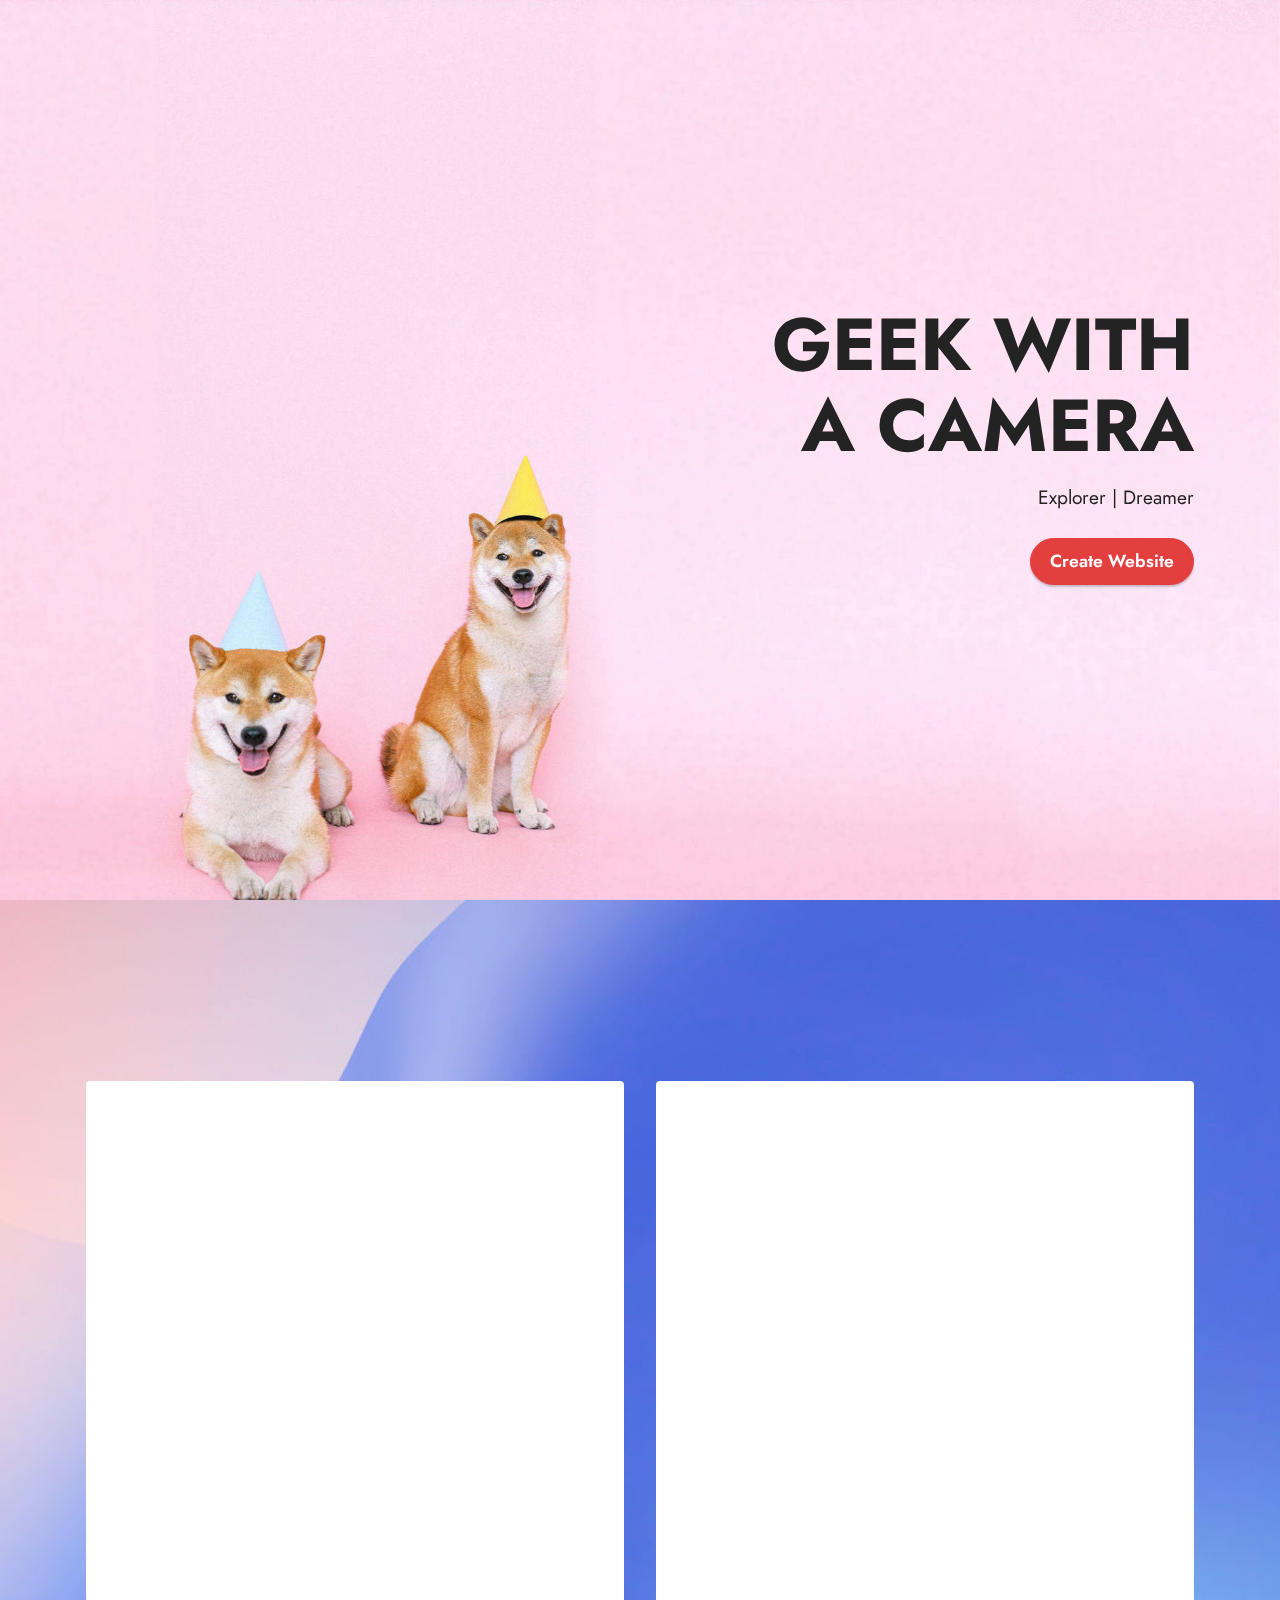
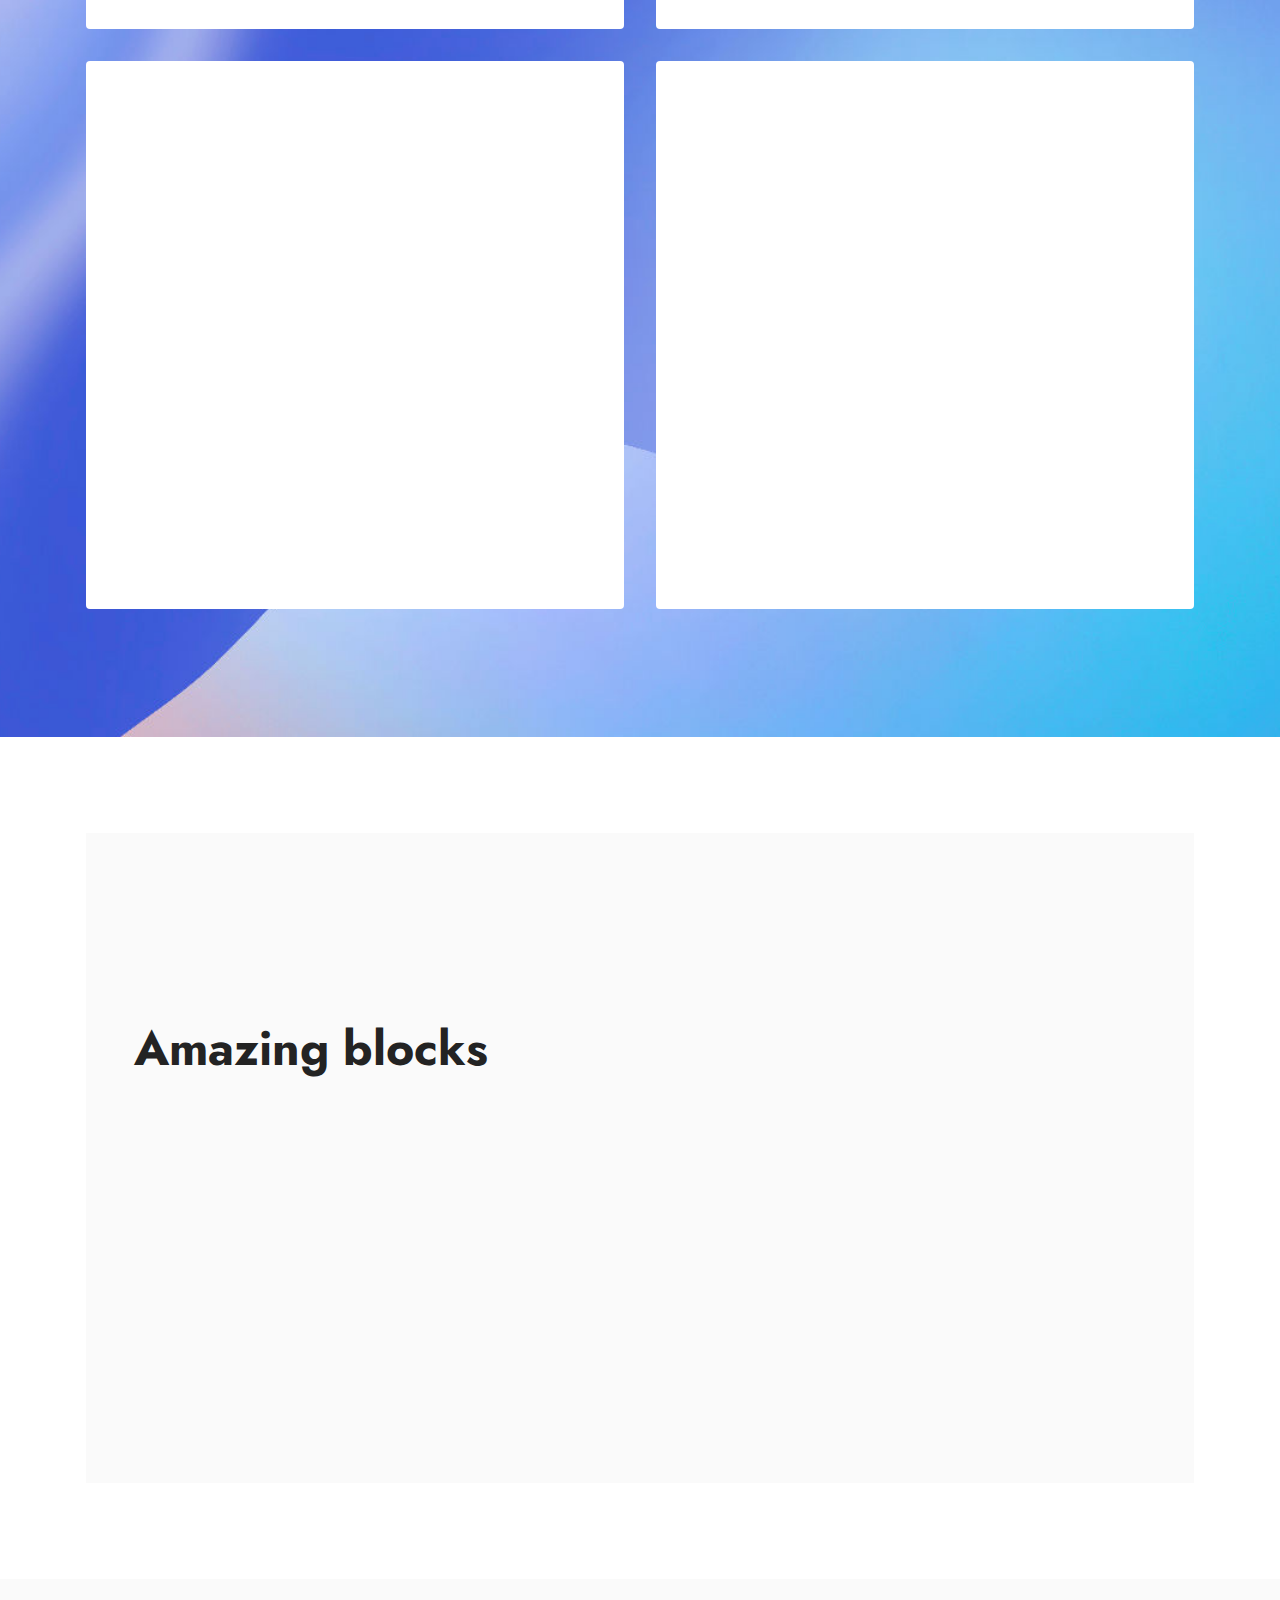
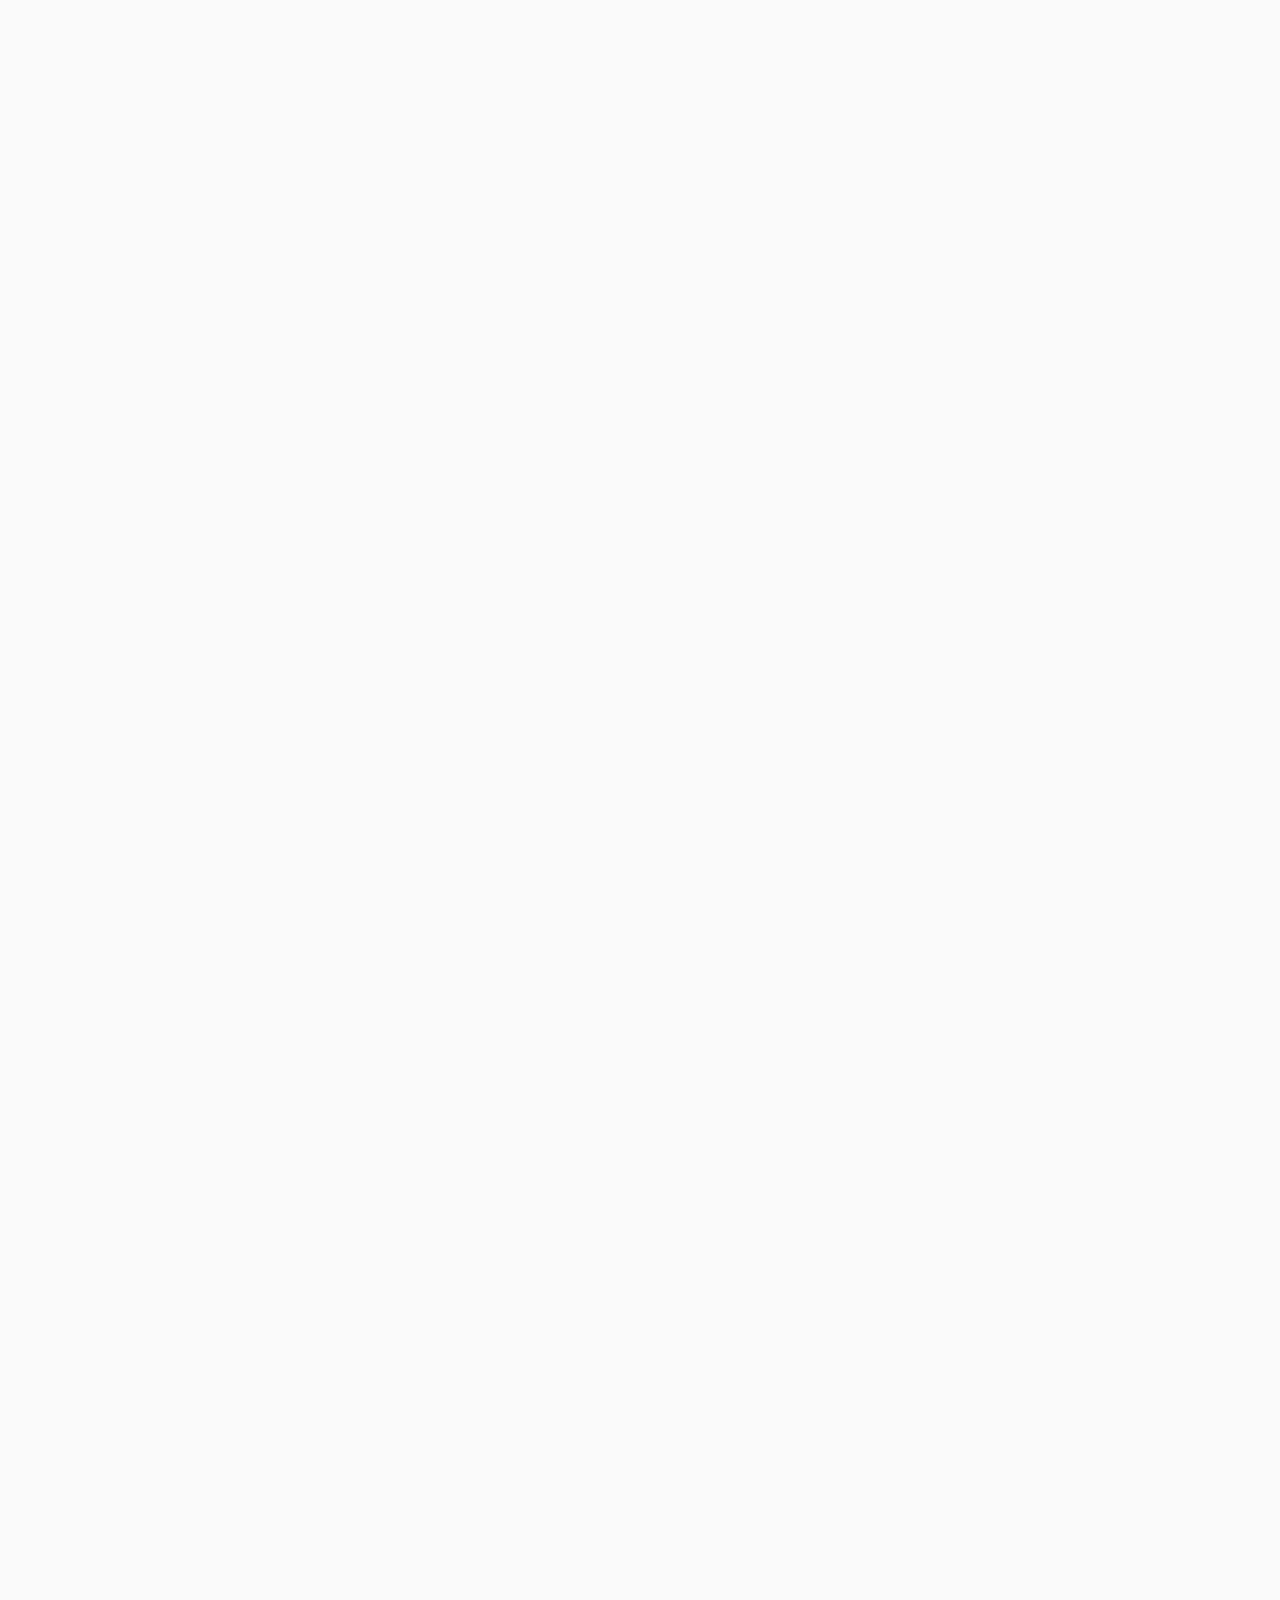
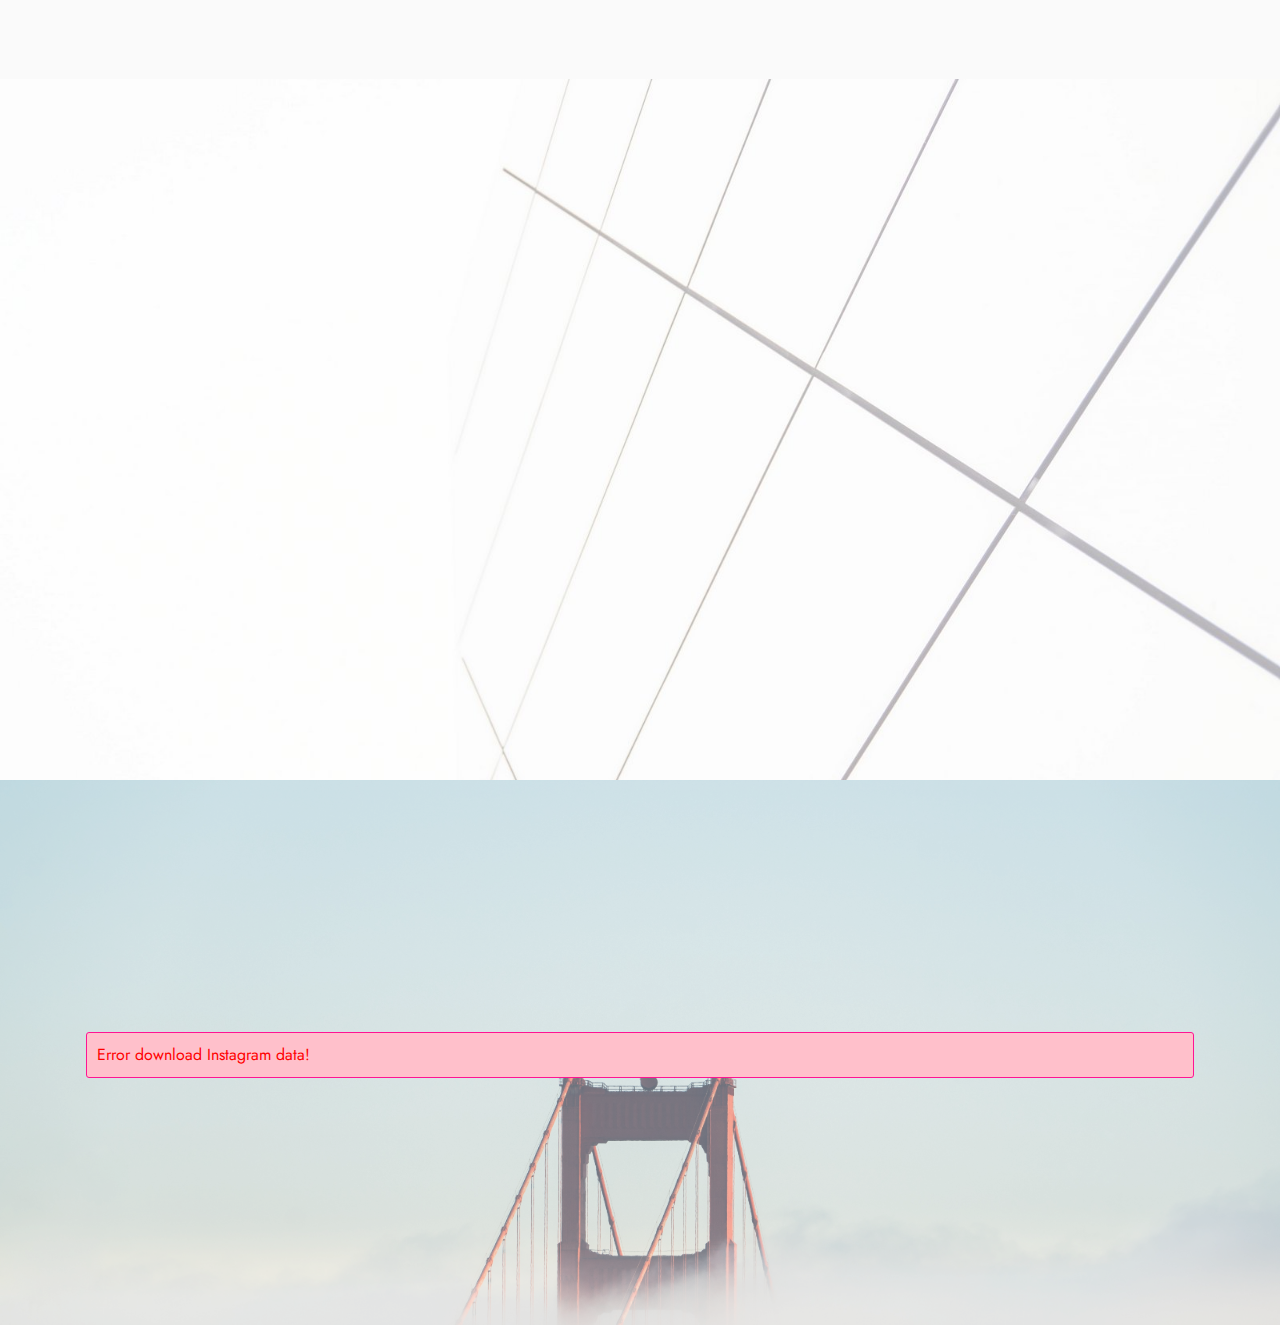
==== index.html @ 4d431e63 "initial commit" ====
<!DOCTYPE html>
<html  >
<head>
  <!-- Site made with Mobirise Website Builder v5.0.29, https://mobirise.com -->
  <meta charset="UTF-8">
  <meta http-equiv="X-UA-Compatible" content="IE=edge">
  <meta name="generator" content="Mobirise v5.0.29, mobirise.com">
  <meta name="viewport" content="width=device-width, initial-scale=1, minimum-scale=1">
  <link rel="shortcut icon" href="assets/images/logo5.png" type="image/x-icon">
  <meta name="description" content="">
  
  
  <title>Home</title>
  <link rel="stylesheet" href="assets/web/assets/mobirise-icons/mobirise-icons.css">
  <link rel="stylesheet" href="assets/web/assets/mobirise-icons2/mobirise2.css">
  <link rel="stylesheet" href="assets/tether/tether.min.css">
  <link rel="stylesheet" href="assets/bootstrap/css/bootstrap.min.css">
  <link rel="stylesheet" href="assets/bootstrap/css/bootstrap-grid.min.css">
  <link rel="stylesheet" href="assets/bootstrap/css/bootstrap-reboot.min.css">
  <link rel="stylesheet" href="assets/facebook-plugin/style.css">
  <link rel="stylesheet" href="assets/animatecss/animate.css">
  <link rel="stylesheet" href="assets/instagram-feed/style.css">
  <link rel="stylesheet" href="assets/slick/slick.css">
  <link rel="stylesheet" href="assets/theme/css/style.css">
  <link rel="preload" as="style" href="assets/mobirise/css/mbr-additional.css"><link rel="stylesheet" href="assets/mobirise/css/mbr-additional.css" type="text/css">
  
  
  
  
</head>
<body>
  
  <section class="header7 cid-s8jWzjwvdj mbr-fullscreen mbr-parallax-background" id="header7-3">

    

    

    <div class="text-right container">
        <div class="row justify-content-end">
            <div class="col-12 col-lg-5">
                <h1 class="mbr-section-title mbr-fonts-style mb-3 display-1"><strong>GEEK WITH A CAMERA</strong></h1>
                
                <p class="mbr-text mbr-fonts-style display-7">
                    Explorer | Dreamer</p>
                <div class="mbr-section-btn mt-3"><a class="btn btn-primary display-4" href="https://mobiri.se">Create Website</a></div>
            </div>
        </div>
    </div>
</section>

<section class="engine"><a href="https://mobirise.info/b">how to create a website for free</a></section><section class="gallery2 cid-s8jX4oPNZ7" id="gallery2-6">
    
    
    <div class="container">
        <div class="mbr-section-head">
            <h4 class="mbr-section-title mbr-fonts-style align-center mb-0 display-2"><strong>Gallery with Text and Buttons</strong></h4>
            
        </div>
        <div class="row mt-4">
            <div class="item features-image сol-12 col-md-6 col-lg-6">
                <div class="item-wrapper">
                    <div class="item-img">
                        <img src="assets/images/features1.jpg" data-slide-to="0">
                    </div>
                    <div class="item-content">
                        <h5 class="item-title mbr-fonts-style display-5">Create Site Today!</h5>
                        
                        
                    </div>
                    <div class="mbr-section-btn item-footer mt-2">
                        <a href="" class="btn btn-primary item-btn display-7" target="_blank">Start
                            Now!</a>
                    </div>
                </div>
            </div><div class="item features-image сol-12 col-md-6 col-lg-6">
                <div class="item-wrapper">
                    <div class="item-img">
                        <img src="assets/images/features2.jpg" data-slide-to="1">
                    </div>
                    <div class="item-content">
                        <h5 class="item-title mbr-fonts-style display-5">Create Site Today!</h5>
                        
                        
                    </div>
                    <div class="mbr-section-btn item-footer mt-2">
                        <a href="" class="btn btn-primary item-btn display-7" target="_blank">Start
                            Now!</a>
                    </div>
                </div>
            </div>
            
            <div class="item features-image сol-12 col-md-6 col-lg-6">
                <div class="item-wrapper">
                    <div class="item-img">
                        <img src="assets/images/features3.jpg" data-slide-to="2">
                    </div>
                    <div class="item-content">
                        <h5 class="item-title mbr-fonts-style display-5">Create Site Today!</h5>
                        
                        
                    </div>
                    <div class="mbr-section-btn item-footer mt-2">
                        <a href="" class="btn btn-primary item-btn display-7" target="_blank">Start
                            Now!</a>
                    </div>
                </div>
            </div>
            <div class="item features-image сol-12 col-md-6 col-lg-6">
                <div class="item-wrapper">
                    <div class="item-img">
                        <img src="assets/images/features4.jpg" alt="" title="">
                    </div>
                    <div class="item-content">
                        <h5 class="item-title mbr-fonts-style display-5">Create Site Today!</h5>
                        
                        
                    </div>
                    <div class="mbr-section-btn item-footer mt-2">
                        <a href="" class="btn btn-primary item-btn display-7" target="_blank">Start
                            Now!</a>
                    </div>
                </div>
            </div>
        </div>
    </div>
</section>

<section class="features15 cid-s8k0OLgSIS" id="features16-7">

    

    
    <div class="container">
        <div class="content-wrapper">
            <div class="row align-items-center">
                <div class="col-12 col-lg">
                    <div class="text-wrapper">
                        <h6 class="card-title mbr-fonts-style display-2">
                            <strong>Amazing blocks</strong>
                        </h6>
                        <p class="mbr-text mbr-fonts-style mb-4 display-4">
                            Themes in the Mobirise website builder offer multiple blocks: intros, sliders, galleries, forms, articles, and so on. Start a project and click on the red plus buttons to see the blocks available for your theme.</p>
                        <div class="mbr-section-btn mt-3">
                            <a class="btn btn-warning display-4" href="https://mobiri.se">Learn more</a>
                        </div>
                    </div>
                </div>
                <div class="col-12 col-lg-6">
                    <div class="image-wrapper">
                        <img src="assets/images/sq2.jpg" alt="Mobirise">
                    </div>
                </div>
            </div>
        </div>
    </div>
</section>

<section class="slider1 cid-s8k0UfWaFJ" id="slider1-8">
    
    <div class="carousel slide" id="s8k3vS59Ui" data-interval="5000">
        <ol class="carousel-indicators">
            <li data-slide-to="0" class="active" data-target="#s8k3vS59Ui"></li>
            <li data-slide-to="1" data-target="#s8k3vS59Ui"></li>
            <li data-slide-to="2" data-target="#s8k3vS59Ui"></li>
        </ol>
        <div class="carousel-inner">
            <div class="carousel-item slider-image item active">
                <div class="item-wrapper">
                    <img class="d-block w-100" src="assets/images/background3.jpg">
                    
                    <div class="carousel-caption">
                        <h5 class="mbr-section-subtitle mbr-fonts-style display-5">
                            <strong>Full-Width Slider</strong>
                        </h5>
                        <p class="mbr-section-text mbr-fonts-style display-7">Click on the image to edit slides.</p>
                    </div>
                </div>
            </div>
            <div class="carousel-item slider-image item">
                <div class="item-wrapper">
                    <img class="d-block w-100" src="assets/images/background5.jpg">
                    
                    <div class="carousel-caption">
                        <h5 class="mbr-section-subtitle mbr-fonts-style display-5">
                            <strong>Full-Width Slider</strong>
                        </h5>
                        <p class="mbr-section-text mbr-fonts-style display-7">Click on the image to edit slides.</p>
                    </div>
                </div>
            </div>
            <div class="carousel-item slider-image item">
                <div class="item-wrapper">
                    <img class="d-block w-100" src="assets/images/background8.jpg">
                    
                    <div class="carousel-caption">
                        <h5 class="mbr-section-subtitle mbr-fonts-style display-5">
                            <strong>Full-Width Slider</strong>
                        </h5>
                        <p class="mbr-section-text mbr-fonts-style display-7">Click on the image to edit slides.</p>
                    </div>
                </div>
            </div>
        </div>
        <a class="carousel-control carousel-control-prev" role="button" data-slide="prev" href="#s8k3vS59Ui">
            <span class="mobi-mbri mobi-mbri-arrow-prev" aria-hidden="true"></span>
            <span class="sr-only">Previous</span>
        </a>
        <a class="carousel-control carousel-control-next" role="button" data-slide="next" href="#s8k3vS59Ui">
            <span class="mobi-mbri mobi-mbri-arrow-next" aria-hidden="true"></span>
            <span class="sr-only">Next</span>
        </a>
    </div>
</section>

<section class="form4 cid-s8k132Chk1 mbr-fullscreen" id="form4-9">

    

    

    <div class="container">
        <div class="row content-wrapper justify-content-center">
            <div class="col-lg-3 offset-lg-1 mbr-form" data-form-type="formoid">
                <form action="https://mobirise.eu/" method="POST" class="mbr-form form-with-styler" data-form-title="Form Name"><input type="hidden" name="email" data-form-email="true" value="ZG3iVcELsLBATt59dKpwcBoDFdLgo2ZdcqENNsbsKw/vGLEgUowVv9Kx6+/4FXVLmYBKAW8/+oi0OvrURVaOyPGoo0xX9uwHesLM7pwLWBcrframqn7rsi5tay1bDXtO">
                    <div class="">
                        <div hidden="hidden" data-form-alert="" class="alert alert-success col-12">Thanks for filling
                            out the form!</div>
                        <div hidden="hidden" data-form-alert-danger="" class="alert alert-danger col-12">Oops...! some
                            problem!</div>
                    </div>
                    <div class="dragArea row">
                        <div class="col-lg-12 col-md-12 col-sm-12">
                            <h1 class="mbr-section-title mb-4 display-2">
                                <strong>Contact Us</strong>
                            </h1>
                        </div>
                        <div class="col-lg-12 col-md-12 col-sm-12">
                            <p class="mbr-text mbr-fonts-style mb-4 display-7">
                                Fill this form and we'll get back to you soon.</p>
                        </div>
                        <div class="col-lg-12 col-md col-12 form-group" data-for="name">
                            <input type="text" name="name" placeholder="Name" data-form-field="name" class="form-control" value="" id="name-form4-9">
                        </div>
                        <div class="col-lg-12 col-md col-12 form-group" data-for="email">
                            <input type="email" name="email" placeholder="Email" data-form-field="email" class="form-control" value="" id="email-form4-9">
                        </div>
                        <div class="col-12 col-md-auto mbr-section-btn">
                            <button type="submit" class="btn btn-secondary display-4">Submit</button>
                        </div>
                    </div>
                </form>
            </div>
            <div class="col-lg-7 offset-lg-1 col-12">
                <div class="image-wrapper">
                    <img class="w-100" src="assets/images/sq3.jpg" alt="Mobirise">
                </div>
            </div>
        </div>
    </div>
</section>

<section class="map1 cid-s8k15AOX5F" id="map1-a">
    
    <div>
        <div class="mbr-section-head mb-4">
            <h3 class="mbr-section-title mbr-fonts-style align-center mb-0 display-2">
                <strong>Map</strong>
            </h3>
            <h4 class="mbr-section-subtitle mbr-fonts-style align-center mb-0 mt-2 display-5">
                Find us here
            </h4>
        </div>
        <div class="google-map"><iframe frameborder="0" style="border:0" src="https://www.google.com/maps/embed/v1/place?key=AIzaSyCy9r70T3NYf3PhvVflTo0_zdif2_IoIYs&amp;q=place_id:ChIJn6wOs6lZwokRLKy1iqRcoKw" allowfullscreen=""></iframe></div>
    </div>
</section>

<section class="mbr-instagram-feed" id="instagram-feed-block-b" data-per-row-grid="4" data-rows="2" data-per-row-slider="" data-spacing="5" data-full-width="" data-account="geek.with.a.camera" data-rv-view="15" style="background-image: url(assets/images/instagram-background.jpg); padding-top: 160px; padding-bottom: 160px;">
    <div class="mbr-overlay" style="opacity: 0.4; background-color: rgb(239, 239, 239);">
    </div>
    <div class="container container_toggle">
        <div class="row">
            <div class="col">
                <div class="inst">
                    <h1 class="inst__title align-center mbr-fonts-style display-2">Instagram Feed</h1>
                    <div class="inst__content"></div>
                    <div class="inst__more mbr-section-btn align-center" buttons="0"><a class="btn btn-md btn-primary display-4" href="#">Show more</a></div>
                </div>
            </div>
        </div>
    </div>
</section>


  <script src="assets/web/assets/jquery/jquery.min.js"></script>
  <script src="assets/popper/popper.min.js"></script>
  <script src="assets/tether/tether.min.js"></script>
  <script src="assets/bootstrap/js/bootstrap.min.js"></script>
  <script src="https://connect.facebook.net/en_US/sdk.js#xfbml=1&version=v2.5"></script>
  <script src="https://apis.google.com/js/plusone.js"></script>
  <script src="assets/facebook-plugin/facebook-script.js"></script>
  <script src="assets/smoothscroll/smooth-scroll.js"></script>
  <script src="assets/parallax/jarallax.min.js"></script>
  <script src="assets/viewportchecker/jquery.viewportchecker.js"></script>
  <script src="assets/instagram-feed/index.js"></script>
  <script src="assets/slick/slick.min.js"></script>
  <script src="assets/theme/js/script.js"></script>
  <script src="assets/formoid/formoid.min.js"></script>
  
  
  
 <div id="scrollToTop" class="scrollToTop mbr-arrow-up"><a style="text-align: center;"><i class="mbr-arrow-up-icon mbr-arrow-up-icon-cm cm-icon cm-icon-smallarrow-up"></i></a></div>
    <input name="animation" type="hidden">
  </body>
</html>
---- assets/web/assets/mobirise-icons/mobirise-icons.css ----
@font-face {
  font-family: 'MobiriseIcons';
  src:  url('mobirise-icons.eot?spat4u');
  src:  url('mobirise-icons.eot?spat4u#iefix') format('embedded-opentype'),
    url('mobirise-icons.ttf?spat4u') format('truetype'),
    url('mobirise-icons.woff?spat4u') format('woff'),
    url('mobirise-icons.svg?spat4u#MobiriseIcons') format('svg');
  font-weight: normal;
  font-style: normal;
  font-display: swap;
}

[class^="mbri-"], [class*=" mbri-"] {
  /* use !important to prevent issues with browser extensions that change fonts */
  font-family: MobiriseIcons !important;
  speak: none;
  font-style: normal;
  font-weight: normal;
  font-variant: normal;
  text-transform: none;
  line-height: 1;

  /* Better Font Rendering =========== */
  -webkit-font-smoothing: antialiased;
  -moz-osx-font-smoothing: grayscale;
}

.mbri-add-submenu:before {
  content: "\e900";
}
.mbri-alert:before {
  content: "\e901";
}
.mbri-align-center:before {
  content: "\e902";
}
.mbri-align-justify:before {
  content: "\e903";
}
.mbri-align-left:before {
  content: "\e904";
}
.mbri-align-right:before {
  content: "\e905";
}
.mbri-android:before {
  content: "\e906";
}
.mbri-apple:before {
  content: "\e907";
}
.mbri-arrow-down:before {
  content: "\e908";
}
.mbri-arrow-next:before {
  content: "\e909";
}
.mbri-arrow-prev:before {
  content: "\e90a";
}
.mbri-arrow-up:before {
  content: "\e90b";
}
.mbri-bold:before {
  content: "\e90c";
}
.mbri-bookmark:before {
  content: "\e90d";
}
.mbri-bootstrap:before {
  content: "\e90e";
}
.mbri-briefcase:before {
  content: "\e90f";
}
.mbri-browse:before {
  content: "\e910";
}
.mbri-bulleted-list:before {
  content: "\e911";
}
.mbri-calendar:before {
  content: "\e912";
}
.mbri-camera:before {
  content: "\e913";
}
.mbri-cart-add:before {
  content: "\e914";
}
.mbri-cart-full:before {
  content: "\e915";
}
.mbri-cash:before {
  content: "\e916";
}
.mbri-change-style:before {
  content: "\e917";
}
.mbri-chat:before {
  content: "\e918";
}
.mbri-clock:before {
  content: "\e919";
}
.mbri-close:before {
  content: "\e91a";
}
.mbri-cloud:before {
  content: "\e91b";
}
.mbri-code:before {
  content: "\e91c";
}
.mbri-contact-form:before {
  content: "\e91d";
}
.mbri-credit-card:before {
  content: "\e91e";
}
.mbri-cursor-click:before {
  content: "\e91f";
}
.mbri-cust-feedback:before {
  content: "\e920";
}
.mbri-database:before {
  content: "\e921";
}
.mbri-delivery:before {
  content: "\e922";
}
.mbri-desktop:before {
  content: "\e923";
}
.mbri-devices:before {
  content: "\e924";
}
.mbri-down:before {
  content: "\e925";
}
.mbri-download:before {
  content: "\e989";
}
.mbri-drag-n-drop:before {
  content: "\e927";
}
.mbri-drag-n-drop2:before {
  content: "\e928";
}
.mbri-edit:before {
  content: "\e929";
}
.mbri-edit2:before {
  content: "\e92a";
}
.mbri-error:before {
  content: "\e92b";
}
.mbri-extension:before {
  content: "\e92c";
}
.mbri-features:before {
  content: "\e92d";
}
.mbri-file:before {
  content: "\e92e";
}
.mbri-flag:before {
  content: "\e92f";
}
.mbri-folder:before {
  content: "\e930";
}
.mbri-gift:before {
  content: "\e931";
}
.mbri-github:before {
  content: "\e932";
}
.mbri-globe:before {
  content: "\e933";
}
.mbri-globe-2:before {
  content: "\e934";
}
.mbri-growing-chart:before {
  content: "\e935";
}
.mbri-hearth:before {
  content: "\e936";
}
.mbri-help:before {
  content: "\e937";
}
.mbri-home:before {
  content: "\e938";
}
.mbri-hot-cup:before {
  content: "\e939";
}
.mbri-idea:before {
  content: "\e93a";
}
.mbri-image-gallery:before {
  content: "\e93b";
}
.mbri-image-slider:before {
  content: "\e93c";
}
.mbri-info:before {
  content: "\e93d";
}
.mbri-italic:before {
  content: "\e93e";
}
.mbri-key:before {
  content: "\e93f";
}
.mbri-laptop:before {
  content: "\e940";
}
.mbri-layers:before {
  content: "\e941";
}
.mbri-left-right:before {
  content: "\e942";
}
.mbri-left:before {
  content: "\e943";
}
.mbri-letter:before {
  content: "\e944";
}
.mbri-like:before {
  content: "\e945";
}
.mbri-link:before {
  content: "\e946";
}
.mbri-lock:before {
  content: "\e947";
}
.mbri-login:before {
  content: "\e948";
}
.mbri-logout:before {
  content: "\e949";
}
.mbri-magic-stick:before {
  content: "\e94a";
}
.mbri-map-pin:before {
  content: "\e94b";
}
.mbri-menu:before {
  content: "\e94c";
}
.mbri-mobile:before {
  content: "\e94d";
}
.mbri-mobile2:before {
  content: "\e94e";
}
.mbri-mobirise:before {
  content: "\e94f";
}
.mbri-more-horizontal:before {
  content: "\e950";
}
.mbri-more-vertical:before {
  content: "\e951";
}
.mbri-music:before {
  content: "\e952";
}
.mbri-new-file:before {
  content: "\e953";
}
.mbri-numbered-list:before {
  content: "\e954";
}
.mbri-opened-folder:before {
  content: "\e955";
}
.mbri-pages:before {
  content: "\e956";
}
.mbri-paper-plane:before {
  content: "\e957";
}
.mbri-paperclip:before {
  content: "\e958";
}
.mbri-photo:before {
  content: "\e959";
}
.mbri-photos:before {
  content: "\e95a";
}
.mbri-pin:before {
  content: "\e95b";
}
.mbri-play:before {
  content: "\e95c";
}
.mbri-plus:before {
  content: "\e95d";
}
.mbri-preview:before {
  content: "\e95e";
}
.mbri-print:before {
  content: "\e95f";
}
.mbri-protect:before {
  content: "\e960";
}
.mbri-question:before {
  content: "\e961";
}
.mbri-quote-left:before {
  content: "\e962";
}
.mbri-quote-right:before {
  content: "\e963";
}
.mbri-refresh:before {
  content: "\e964";
}
.mbri-responsive:before {
  content: "\e965";
}
.mbri-right:before {
  content: "\e966";
}
.mbri-rocket:before {
  content: "\e967";
}
.mbri-sad-face:before {
  content: "\e968";
}
.mbri-sale:before {
  content: "\e969";
}
.mbri-save:before {
  content: "\e96a";
}
.mbri-search:before {
  content: "\e96b";
}
.mbri-setting:before {
  content: "\e96c";
}
.mbri-setting2:before {
  content: "\e96d";
}
.mbri-setting3:before {
  content: "\e96e";
}
.mbri-share:before {
  content: "\e96f";
}
.mbri-shopping-bag:before {
  content: "\e970";
}
.mbri-shopping-basket:before {
  content: "\e971";
}
.mbri-shopping-cart:before {
  content: "\e972";
}
.mbri-sites:before {
  content: "\e973";
}
.mbri-smile-face:before {
  content: "\e974";
}
.mbri-speed:before {
  content: "\e975";
}
.mbri-star:before {
  content: "\e976";
}
.mbri-success:before {
  content: "\e977";
}
.mbri-sun:before {
  content: "\e978";
}
.mbri-sun2:before {
  content: "\e979";
}
.mbri-tablet:before {
  content: "\e97a";
}
.mbri-tablet-vertical:before {
  content: "\e97b";
}
.mbri-target:before {
  content: "\e97c";
}
.mbri-timer:before {
  content: "\e97d";
}
.mbri-to-ftp:before {
  content: "\e97e";
}
.mbri-to-local-drive:before {
  content: "\e97f";
}
.mbri-touch-swipe:before {
  content: "\e980";
}
.mbri-touch:before {
  content: "\e981";
}
.mbri-trash:before {
  content: "\e982";
}
.mbri-underline:before {
  content: "\e983";
}
.mbri-unlink:before {
  content: "\e984";
}
.mbri-unlock:before {
  content: "\e985";
}
.mbri-up-down:before {
  content: "\e986";
}
.mbri-up:before {
  content: "\e987";
}
.mbri-update:before {
  content: "\e988";
}
.mbri-upload:before {
 content: "\e926"; 
}
.mbri-user:before {
  content: "\e98a";
}
.mbri-user2:before {
  content: "\e98b";
}
.mbri-users:before {
  content: "\e98c";
}
.mbri-video:before {
  content: "\e98d";
}
.mbri-video-play:before {
  content: "\e98e";
}
.mbri-watch:before {
  content: "\e98f";
}
.mbri-website-theme:before {
  content: "\e990";
}
.mbri-wifi:before {
  content: "\e991";
}
.mbri-windows:before {
  content: "\e992";
}
.mbri-zoom-out:before {
  content: "\e993";
}
.mbri-redo:before {
  content: "\e994";
}
.mbri-undo:before {
  content: "\e995";
}
---- assets/web/assets/mobirise-icons2/mobirise2.css ----
@font-face {
  font-family: 'Moririse2';
  font-display: swap;
  src:  url('mobirise2.eot?f2bix4');
  src:  url('mobirise2.eot?f2bix4#iefix') format('embedded-opentype'),
    url('mobirise2.ttf?f2bix4') format('truetype'),
    url('mobirise2.woff?f2bix4') format('woff'),
    url('mobirise2.svg?f2bix4#mobirise2') format('svg');
  font-weight: normal;
  font-style: normal;
}

[class^="mobi-"], [class*=" mobi-"] {
  /* use !important to prevent issues with browser extensions that change fonts */
  font-family: 'Moririse2' !important;
  speak: none;
  font-style: normal;
  font-weight: normal;
  font-variant: normal;
  text-transform: none;
  line-height: 1;

  /* Better Font Rendering =========== */
  -webkit-font-smoothing: antialiased;
  -moz-osx-font-smoothing: grayscale;
}

.mobi-mbri-add-submenu:before {
  content: "\e900";
}
.mobi-mbri-alert:before {
  content: "\e901";
}
.mobi-mbri-align-center:before {
  content: "\e902";
}
.mobi-mbri-align-justify:before {
  content: "\e903";
}
.mobi-mbri-align-left:before {
  content: "\e904";
}
.mobi-mbri-align-right:before {
  content: "\e905";
}
.mobi-mbri-android:before {
  content: "\e906";
}
.mobi-mbri-apple:before {
  content: "\e907";
}
.mobi-mbri-arrow-down:before {
  content: "\e908";
}
.mobi-mbri-arrow-next:before {
  content: "\e909";
}
.mobi-mbri-arrow-prev:before {
  content: "\e90a";
}
.mobi-mbri-arrow-up:before {
  content: "\e90b";
}
.mobi-mbri-bold:before {
  content: "\e90c";
}
.mobi-mbri-bookmark:before {
  content: "\e90d";
}
.mobi-mbri-bootstrap:before {
  content: "\e90e";
}
.mobi-mbri-briefcase:before {
  content: "\e90f";
}
.mobi-mbri-browse:before {
  content: "\e910";
}
.mobi-mbri-bulleted-list:before {
  content: "\e911";
}
.mobi-mbri-calendar:before {
  content: "\e912";
}
.mobi-mbri-camera:before {
  content: "\e913";
}
.mobi-mbri-cart-add:before {
  content: "\e914";
}
.mobi-mbri-cart-full:before {
  content: "\e915";
}
.mobi-mbri-cash:before {
  content: "\e916";
}
.mobi-mbri-change-style:before {
  content: "\e917";
}
.mobi-mbri-chat:before {
  content: "\e918";
}
.mobi-mbri-clock:before {
  content: "\e919";
}
.mobi-mbri-close:before {
  content: "\e91a";
}
.mobi-mbri-cloud:before {
  content: "\e91b";
}
.mobi-mbri-code:before {
  content: "\e91c";
}
.mobi-mbri-contact-form:before {
  content: "\e91d";
}
.mobi-mbri-credit-card:before {
  content: "\e91e";
}
.mobi-mbri-cursor-click:before {
  content: "\e91f";
}
.mobi-mbri-cust-feedback:before {
  content: "\e920";
}
.mobi-mbri-database:before {
  content: "\e921";
}
.mobi-mbri-delivery:before {
  content: "\e922";
}
.mobi-mbri-desktop:before {
  content: "\e923";
}
.mobi-mbri-devices:before {
  content: "\e924";
}
.mobi-mbri-down:before {
  content: "\e925";
}
.mobi-mbri-download-2:before {
  content: "\e926";
}
.mobi-mbri-download:before {
  content: "\e927";
}
.mobi-mbri-drag-n-drop-2:before {
  content: "\e928";
}
.mobi-mbri-drag-n-drop:before {
  content: "\e929";
}
.mobi-mbri-edit-2:before {
  content: "\e92a";
}
.mobi-mbri-edit:before {
  content: "\e92b";
}
.mobi-mbri-error:before {
  content: "\e92c";
}
.mobi-mbri-extension:before {
  content: "\e92d";
}
.mobi-mbri-features:before {
  content: "\e92e";
}
.mobi-mbri-file:before {
  content: "\e92f";
}
.mobi-mbri-flag:before {
  content: "\e930";
}
.mobi-mbri-folder:before {
  content: "\e931";
}
.mobi-mbri-gift:before {
  content: "\e932";
}
.mobi-mbri-github:before {
  content: "\e933";
}
.mobi-mbri-globe-2:before {
  content: "\e934";
}
.mobi-mbri-globe:before {
  content: "\e935";
}
.mobi-mbri-growing-chart:before {
  content: "\e936";
}
.mobi-mbri-hearth:before {
  content: "\e937";
}
.mobi-mbri-help:before {
  content: "\e938";
}
.mobi-mbri-home:before {
  content: "\e939";
}
.mobi-mbri-hot-cup:before {
  content: "\e93a";
}
.mobi-mbri-idea:before {
  content: "\e93b";
}
.mobi-mbri-image-gallery:before {
  content: "\e93c";
}
.mobi-mbri-image-slider:before {
  content: "\e93d";
}
.mobi-mbri-info:before {
  content: "\e93e";
}
.mobi-mbri-italic:before {
  content: "\e93f";
}
.mobi-mbri-key:before {
  content: "\e940";
}
.mobi-mbri-laptop:before {
  content: "\e941";
}
.mobi-mbri-layers:before {
  content: "\e942";
}
.mobi-mbri-left-right:before {
  content: "\e943";
}
.mobi-mbri-left:before {
  content: "\e944";
}
.mobi-mbri-letter:before {
  content: "\e945";
}
.mobi-mbri-like:before {
  content: "\e946";
}
.mobi-mbri-link:before {
  content: "\e947";
}
.mobi-mbri-lock:before {
  content: "\e948";
}
.mobi-mbri-login:before {
  content: "\e949";
}
.mobi-mbri-logout:before {
  content: "\e94a";
}
.mobi-mbri-magic-stick:before {
  content: "\e94b";
}
.mobi-mbri-map-pin:before {
  content: "\e94c";
}
.mobi-mbri-menu:before {
  content: "\e94d";
}
.mobi-mbri-mobile-2:before {
  content: "\e94e";
}
.mobi-mbri-mobile-horizontal:before {
  content: "\e94f";
}
.mobi-mbri-mobile:before {
  content: "\e950";
}
.mobi-mbri-mobirise:before {
  content: "\e951";
}
.mobi-mbri-more-horizontal:before {
  content: "\e952";
}
.mobi-mbri-more-vertical:before {
  content: "\e953";
}
.mobi-mbri-music:before {
  content: "\e954";
}
.mobi-mbri-new-file:before {
  content: "\e955";
}
.mobi-mbri-numbered-list:before {
  content: "\e956";
}
.mobi-mbri-opened-folder:before {
  content: "\e957";
}
.mobi-mbri-pages:before {
  content: "\e958";
}
.mobi-mbri-paper-plane:before {
  content: "\e959";
}
.mobi-mbri-paperclip:before {
  content: "\e95a";
}
.mobi-mbri-phone:before {
  content: "\e95b";
}
.mobi-mbri-photo:before {
  content: "\e95c";
}
.mobi-mbri-photos:before {
  content: "\e95d";
}
.mobi-mbri-pin:before {
  content: "\e95e";
}
.mobi-mbri-play:before {
  content: "\e95f";
}
.mobi-mbri-plus:before {
  content: "\e960";
}
.mobi-mbri-preview:before {
  content: "\e961";
}
.mobi-mbri-print:before {
  content: "\e962";
}
.mobi-mbri-protect:before {
  content: "\e963";
}
.mobi-mbri-question:before {
  content: "\e964";
}
.mobi-mbri-quote-left:before {
  content: "\e965";
}
.mobi-mbri-quote-right:before {
  content: "\e966";
}
.mobi-mbri-redo:before {
  content: "\e967";
}
.mobi-mbri-refresh:before {
  content: "\e968";
}
.mobi-mbri-responsive-2:before {
  content: "\e969";
}
.mobi-mbri-responsive:before {
  content: "\e96a";
}
.mobi-mbri-right:before {
  content: "\e96b";
}
.mobi-mbri-rocket:before {
  content: "\e96c";
}
.mobi-mbri-sad-face:before {
  content: "\e96d";
}
.mobi-mbri-sale:before {
  content: "\e96e";
}
.mobi-mbri-save:before {
  content: "\e96f";
}
.mobi-mbri-search:before {
  content: "\e970";
}
.mobi-mbri-setting-2:before {
  content: "\e971";
}
.mobi-mbri-setting-3:before {
  content: "\e972";
}
.mobi-mbri-setting:before {
  content: "\e973";
}
.mobi-mbri-share:before {
  content: "\e974";
}
.mobi-mbri-shopping-bag:before {
  content: "\e975";
}
.mobi-mbri-shopping-basket:before {
  content: "\e976";
}
.mobi-mbri-shopping-cart:before {
  content: "\e977";
}
.mobi-mbri-sites:before {
  content: "\e978";
}
.mobi-mbri-smile-face:before {
  content: "\e979";
}
.mobi-mbri-speed:before {
  content: "\e97a";
}
.mobi-mbri-star:before {
  content: "\e97b";
}
.mobi-mbri-success:before {
  content: "\e97c";
}
.mobi-mbri-sun:before {
  content: "\e97d";
}
.mobi-mbri-sun2:before {
  content: "\e97e";
}
.mobi-mbri-tablet-vertical:before {
  content: "\e97f";
}
.mobi-mbri-tablet:before {
  content: "\e980";
}
.mobi-mbri-target:before {
  content: "\e981";
}
.mobi-mbri-timer:before {
  content: "\e982";
}
.mobi-mbri-to-ftp:before {
  content: "\e983";
}
.mobi-mbri-to-local-drive:before {
  content: "\e984";
}
.mobi-mbri-touch-swipe:before {
  content: "\e985";
}
.mobi-mbri-touch:before {
  content: "\e986";
}
.mobi-mbri-trash:before {
  content: "\e987";
}
.mobi-mbri-underline:before {
  content: "\e988";
}
.mobi-mbri-undo:before {
  content: "\e989";
}
.mobi-mbri-unlink:before {
  content: "\e98a";
}
.mobi-mbri-unlock:before {
  content: "\e98b";
}
.mobi-mbri-up-down:before {
  content: "\e98c";
}
.mobi-mbri-up:before {
  content: "\e98d";
}
.mobi-mbri-update:before {
  content: "\e98e";
}
.mobi-mbri-upload-2:before {
  content: "\e98f";
}
.mobi-mbri-upload:before {
  content: "\e990";
}
.mobi-mbri-user-2:before {
  content: "\e991";
}
.mobi-mbri-user:before {
  content: "\e992";
}
.mobi-mbri-users:before {
  content: "\e993";
}
.mobi-mbri-video-play:before {
  content: "\e994";
}
.mobi-mbri-video:before {
  content: "\e995";
}
.mobi-mbri-watch:before {
  content: "\e996";
}
.mobi-mbri-website-theme-2:before {
  content: "\e997";
}
.mobi-mbri-website-theme:before {
  content: "\e998";
}
.mobi-mbri-wifi:before {
  content: "\e999";
}
.mobi-mbri-windows:before {
  content: "\e99a";
}
.mobi-mbri-zoom-in:before {
  content: "\e99b";
}
.mobi-mbri-zoom-out:before {
  content: "\e99c";
}
---- assets/facebook-plugin/style.css ----
.mbr-section.mbr-section__comments{
    position: relative;
}
.mbr-section__comments{
    background-size: cover;
}
.addons-container {
  position: relative;
  margin-left: auto;
  margin-right: auto;
  padding-right: 15px;
  padding-left: 15px; }
  @media (min-width: 576px) {
    .addons-container {
      padding-right: 15px;
      padding-left: 15px; } }
  @media (min-width: 768px) {
    .addons-container {
      padding-right: 15px;
      padding-left: 15px; } }
  @media (min-width: 992px) {
    .addons-container {
      padding-right: 15px;
      padding-left: 15px; } }
  @media (min-width: 1200px) {
    .addons-container {
      padding-right: 15px;
      padding-left: 15px; } }
  @media (min-width: 576px) {
    .addons-container {
      width: 540px;
      max-width: 100%; } }
  @media (min-width: 768px) {
    .addons-container {
      width: 720px;
      max-width: 100%; } }
  @media (min-width: 992px) {
    .addons-container {
      width: 960px;
      max-width: 100%; } }
  @media (min-width: 1200px) {
    .addons-container {
      width: 1140px;
      max-width: 100%; } }

.addons-container-inner{
    position: relative;
    width: 100%;
    min-height: 1px;
    padding-right: 15px;
    padding-left: 15px;
}
@media (min-width: 567px) {
    .addons-container-inner{
        -ms-flex: 0 0 66.666667%;
        flex: 0 0 66.666667%;
        max-width: 66.666667%;
    }
}
.addons-row{
    display: flex;
    justify-content:center;
}
---- assets/instagram-feed/style.css ----
.mbr-instagram-feed {
  position: relative; }

.inst {
  width: 100%;
  margin: 0 auto;
  position: relative; }
  @media (max-width: 768px) {
    .inst {
      width: 100%; } }
  .inst__login-block p {
    text-align: center; }
  .inst__title {
    padding-bottom: 1rem;
    margin-bottom: 1.5rem;
    line-height: 1.3; }
  .inst__content {
    margin-bottom: 10px; }
  .inst__more {
    margin-top: 20px; }
  .inst__login-button {
    transition: all .2s linear;
    padding: 0 10px 0 80px;
    display: block;
    position: relative;
    text-decoration: none;
    color: white;
    background: #cc0055;
    font-size: 18px;
    line-height: 60px;
    height: 60px;
    border-radius: 2px;
    width: 400px;
    margin: 0 auto; }
    .inst__login-button:hover, .inst__login-button:focus {
      background: #990040;
      text-decoration: none;
      color: white; }
    .inst__login-button:before {
      content: "\f16d";
      display: block;
      position: absolute;
      font-family: "FontAwesome";
      width: 60px;
      height: 60px;
      line-height: 60px;
      top: 0;
      left: 0;
      text-align: center;
      background: rgba(0, 0, 0, 0.1);
      border-radius: 2px 0 0 2px; }
  .inst__loader-wrapper {
    position: absolute;
    width: 100%;
    height: 100%;
    background: white;
    opacity: 0.8;
    top: 0;
    left: 0; }
  .inst__loader {
    width: 100px;
    height: 100px;
    border-radius: 100%;
    position: relative;
    margin: 0 auto;
    top: 50%;
    transform: translateY(-50%); }
    .inst__loader span {
      display: inline-block;
      width: 20px;
      height: 20px;
      border-radius: 100%;
      background-color: #ff4488;
      margin: 35px 5px;
      opacity: 0; }
      .inst__loader span:nth-child(1) {
        animation: opacitychange 1s ease-in-out infinite; }
      .inst__loader span:nth-child(2) {
        animation: opacitychange 1s ease-in-out 0.33s infinite; }
      .inst__loader span:nth-child(3) {
        animation: opacitychange 1s ease-in-out 0.66s infinite; }

@keyframes opacitychange {
  0%, 100% {
    opacity: 0; }
  60% {
    opacity: 1; } }
  .inst__account {
    margin-bottom: 20px; }
  .inst__avatar {
    float: left;
    margin-right: -50px;
    height: 50px; }
    .inst__avatar img {
      height: 100%;
      border-radius: 50%;
      border: 1px solid rgba(0, 0, 0, 0.0975); }
  .inst__link {
    float: right;
    padding: 12px 10px 10px 0;
    padding-left: 60px;
    width: 100%;
    overflow-x: hidden; }
    .inst__link a {
      text-decoration: none;
      height: 50px;
      line-height: 16px; }
  .inst__images .slick-frame {
    visibility: hidden; }
  .inst__images .slick-frame.slick-initialized {
    visibility: visible; }
  .inst__images .slick-arrow {
    text-indent: -9999px;
    position: absolute;
    width: 50px;
    height: 50px;
    line-height: 50px;
    margin: 0;
    padding: 0;
    outline: none !important;
    top: 50%;
    transform: translateY(-50%);
    z-index: 10;
    cursor: pointer;
    border: none;
    background: transparent; }
    .inst__images .slick-arrow:before {
      transition: all .2s linear;
      display: block;
      position: absolute;
      top: 0;
      left: 0;
      width: 100%;
      height: 100%;
      font-family: "MobiriseIcons" !important;
      text-indent: 0;
      color: white;
      font-size: 1.5rem;
      cursor: pointer;
      border: 2px solid #fff;
      border-radius: 50%;
      opacity: 0;
      background: rgba(0, 0, 0, 0.5); }
    .inst__images .slick-arrow:hover:before {
      opacity: 1 !important;
      background: #1b1b1b !important; }
    .inst__images .slick-arrow.slick-prev {
      left: 15px; }
      .inst__images .slick-arrow.slick-prev:before {
        content: "\e943"; }
    .inst__images .slick-arrow.slick-next {
      right: 15px; }
      .inst__images .slick-arrow.slick-next:before {
        content: "\e966"; }
  .inst__images:hover .slick-arrow:before {
    opacity: .5; }
  .inst__error {
    padding: 10px;
    background: pink;
    border: 1px solid deeppink;
    color: red;
    border-radius: 3px; }

.inst-card {
  position: relative; }
  .inst-card__link {
    display: block;
    background-size: cover;
    background-position: center;
    width: 100%;
    height: 100%; }
---- assets/theme/css/style.css ----
section {
  background-color: #ffffff; }

.form-control:focus {
  box-shadow: none; }

:focus {
  outline: none; }

section,
.container,
.container-fluid {
  position: relative;
  word-wrap: break-word; }

a.mbr-iconfont:hover {
  text-decoration: none; }

.article .lead p,
.article .lead ul,
.article .lead ol,
.article .lead pre,
.article .lead blockquote {
  margin-bottom: 0; }

a {
  font-style: normal;
  font-weight: 400;
  cursor: pointer; }
  a, a:hover {
    text-decoration: none; }

figure {
  margin-bottom: 0; }

body {
  color: #232323; }

h1,
h2,
h3,
h4,
h5,
h6,
.display-1,
.display-2,
.display-4,
.display-5,
.display-7,
span,
p,
a {
  line-height: 1;
  word-break: break-word;
  word-wrap: break-word;
  font-weight: 400; }

b,
strong {
  font-weight: bold; }

input:-webkit-autofill, input:-webkit-autofill:hover, input:-webkit-autofill:focus, input:-webkit-autofill:active {
  transition-delay: 9999s;
  transition-property: background-color, color; }

textarea[type="hidden"] {
  display: none; }

body {
  position: relative; }

section {
  background-position: 50% 50%;
  background-repeat: no-repeat;
  background-size: cover; }
  section .mbr-background-video,
  section .mbr-background-video-preview {
    position: absolute;
    bottom: 0;
    left: 0;
    right: 0;
    top: 0; }

.hidden {
  visibility: hidden; }

.mbr-z-index20 {
  z-index: 20; }

/*! Base colors */
.mbr-white {
  color: #ffffff; }

.mbr-black {
  color: #111111; }

.mbr-bg-white {
  background-color: #ffffff; }

.mbr-bg-black {
  background-color: #000000; }

/*! Text-aligns */
.align-left {
  text-align: left; }

.align-center {
  text-align: center; }

.align-right {
  text-align: right; }

/*! Font-weight  */
.mbr-light {
  font-weight: 300; }

.mbr-regular {
  font-weight: 400; }

.mbr-semibold {
  font-weight: 500; }

.mbr-bold {
  font-weight: 700; }

/*! Media  */
.media-size-item {
  flex: 1 1 auto; }

.media-content {
  flex-basis: 100%; }

.media-container-row {
  display: flex;
  flex-direction: row;
  flex-wrap: wrap;
  justify-content: center;
  align-content: center;
  align-items: start; }
  .media-container-row .media-size-item {
    width: 400px; }

.media-container-column {
  display: flex;
  flex-direction: column;
  flex-wrap: wrap;
  justify-content: center;
  align-content: center;
  align-items: stretch; }
  .media-container-column > * {
    width: 100%; }

@media (min-width: 992px) {
  .media-container-row {
    flex-wrap: nowrap; } }
figure {
  overflow: hidden; }

figure[mbr-media-size] {
  transition: width 0.1s; }

img,
iframe {
  display: block;
  width: 100%; }

.card {
  background-color: transparent;
  border: none; }

.card-box {
  width: 100%; }

.card-img {
  text-align: center;
  flex-shrink: 0;
  -webkit-flex-shrink: 0; }

.media {
  max-width: 100%;
  margin: 0 auto; }

.mbr-figure {
  align-self: center; }

.media-container > div {
  max-width: 100%; }

.mbr-figure img,
.card-img img {
  width: 100%; }

@media (max-width: 991px) {
  .media-size-item {
    width: auto !important; }

  .media {
    width: auto; }

  .mbr-figure {
    width: 100% !important; } }
/*! Buttons */
.mbr-section-btn {
  margin-left: -0.6rem;
  margin-right: -0.6rem;
  font-size: 0; }

.btn {
  font-weight: 600;
  border-width: 1px;
  font-style: normal;
  margin: 0.6rem 0.6rem;
  white-space: normal;
  transition: all 0.2s ease-in-out;
  display: inline-flex;
  align-items: center;
  justify-content: center;
  word-break: break-word; }

.btn-sm {
  font-weight: 600;
  letter-spacing: 0px;
  transition: all 0.3s ease-in-out; }

.btn-md {
  font-weight: 600;
  letter-spacing: 0px;
  transition: all 0.3s ease-in-out; }

.btn-lg {
  font-weight: 600;
  letter-spacing: 0px;
  transition: all 0.3s ease-in-out; }

.btn-form {
  margin: 0; }
  .btn-form:hover {
    cursor: pointer; }

nav .mbr-section-btn {
  margin-left: 0rem;
  margin-right: 0rem; }

/*! Btn icon margin */
.btn .mbr-iconfont,
.btn.btn-sm .mbr-iconfont {
  order: 1;
  cursor: pointer;
  margin-left: 0.5rem;
  vertical-align: sub; }

.btn.btn-md .mbr-iconfont,
.btn.btn-md .mbr-iconfont {
  margin-left: 0.8rem; }

.mbr-regular {
  font-weight: 400; }

.mbr-semibold {
  font-weight: 500; }

.mbr-bold {
  font-weight: 700; }

[type="submit"] {
  -webkit-appearance: none; }

/*! Full-screen */
.mbr-fullscreen .mbr-overlay {
  min-height: 100vh; }

.mbr-fullscreen {
  display: flex;
  display: -webkit-flex;
  display: -moz-flex;
  display: -ms-flex;
  display: -o-flex;
  align-items: center;
  min-height: 100vh;
  padding-top: 3rem;
  padding-bottom: 3rem; }

/*! Map */
.map {
  height: 25rem;
  position: relative; }
  .map iframe {
    width: 100%;
    height: 100%; }

/* Form */
.form-asterisk {
  font-family: initial;
  position: absolute;
  top: -2px;
  font-weight: normal; }

/*! Scroll to top arrow */
.mbr-arrow-up {
  bottom: 25px;
  right: 90px;
  position: fixed;
  text-align: right;
  z-index: 5000;
  color: #ffffff;
  font-size: 32px; }

.mbr-arrow-up a {
  background: rgba(0, 0, 0, 0.2);
  border-radius: 50%;
  color: #fff;
  display: inline-block;
  height: 60px;
  width: 60px;
  outline-style: none !important;
  position: relative;
  text-decoration: none;
  transition: all 0.3s ease-in-out;
  cursor: pointer;
  text-align: center; }
  .mbr-arrow-up a:hover {
    background-color: rgba(0, 0, 0, 0.4); }
  .mbr-arrow-up a i {
    line-height: 60px; }

.mbr-arrow-up-icon {
  display: block;
  color: #fff; }

.mbr-arrow-up-icon::before {
  content: "\203a";
  display: inline-block;
  font-family: serif;
  font-size: 32px;
  line-height: 1;
  font-style: normal;
  position: relative;
  top: 6px;
  left: -4px;
  transform: rotate(-90deg); }

/*! Arrow Down */
.mbr-arrow {
  position: absolute;
  bottom: 45px;
  left: 50%;
  width: 60px;
  height: 60px;
  cursor: pointer;
  background-color: rgba(80, 80, 80, 0.5);
  border-radius: 50%;
  transform: translateX(-50%); }
  .mbr-arrow > a {
    display: inline-block;
    text-decoration: none;
    outline-style: none;
    animation: arrowdown 1.7s ease-in-out infinite; }
    .mbr-arrow > a > i {
      position: absolute;
      top: -2px;
      left: 15px;
      font-size: 2rem; }

@keyframes arrowdown {
  0% {
    transform: translateY(0px); }
  50% {
    transform: translateY(-5px); }
  100% {
    transform: translateY(0px); } }
@-webkit-keyframes arrowdown {
  0% {
    transform: translateY(0px); }
  50% {
    transform: translateY(-5px); }
  100% {
    transform: translateY(0px); } }
@media (max-width: 500px) {
  .mbr-arrow-up {
    left: 50%;
    right: auto; } }
/*Gradients animation*/
@keyframes gradient-animation {
  from {
    background-position: 0% 100%;
    animation-timing-function: ease-in-out; }
  to {
    background-position: 100% 0%;
    animation-timing-function: ease-in-out; } }
@-webkit-keyframes gradient-animation {
  from {
    background-position: 0% 100%;
    animation-timing-function: ease-in-out; }
  to {
    background-position: 100% 0%;
    animation-timing-function: ease-in-out; } }
.bg-gradient {
  background-size: 200% 200%;
  animation: gradient-animation 5s infinite alternate;
  -webkit-animation: gradient-animation 5s infinite alternate; }

.menu .navbar-brand {
  display: -webkit-flex; }
  .menu .navbar-brand span {
    display: flex;
    display: -webkit-flex; }
  .menu .navbar-brand .navbar-caption-wrap {
    display: -webkit-flex; }
  .menu .navbar-brand .navbar-logo img {
    display: -webkit-flex; }
@media (min-width: 768px) and (max-width: 991px) {
  .menu .navbar-toggleable-sm .navbar-nav {
    display: -webkit-box;
    display: -webkit-flex;
    display: -ms-flexbox; } }
@media (max-width: 991px) {
  .menu .navbar-collapse {
    max-height: 93.5vh; }
    .menu .navbar-collapse.show {
      overflow: auto; } }
@media (min-width: 992px) {
  .menu .navbar-nav.nav-dropdown {
    display: -webkit-flex; }
  .menu .navbar-toggleable-sm .navbar-collapse {
    display: -webkit-flex !important; }
  .menu .collapsed .navbar-collapse {
    max-height: 93.5vh; }
    .menu .collapsed .navbar-collapse.show {
      overflow: auto; } }
@media (max-width: 767px) {
  .menu .navbar-collapse {
    max-height: 80vh; } }

.nav-link .mbr-iconfont {
  margin-right: .5rem; }

.navbar {
  display: -webkit-flex;
  -webkit-flex-wrap: wrap;
  -webkit-align-items: center;
  -webkit-justify-content: space-between; }

.navbar-collapse {
  -webkit-flex-basis: 100%;
  -webkit-flex-grow: 1;
  -webkit-align-items: center; }

.nav-dropdown .link {
  padding: 0.667em 1.667em !important;
  margin: 0 !important; }

.nav {
  display: -webkit-flex;
  -webkit-flex-wrap: wrap; }

.row {
  display: -webkit-flex;
  -webkit-flex-wrap: wrap; }

.justify-content-center {
  -webkit-justify-content: center; }

.form-inline {
  display: -webkit-flex; }

.card-wrapper {
  -webkit-flex: 1; }

.carousel-control {
  z-index: 10;
  display: -webkit-flex; }

.carousel-controls {
  display: -webkit-flex; }

.media {
  display: -webkit-flex; }

.form-group:focus {
  outline: none; }

.jq-selectbox__select {
  padding: 7px 0;
  position: relative; }

.jq-selectbox__dropdown {
  overflow: hidden;
  border-radius: 10px;
  position: absolute;
  top: 100%;
  left: 0 !important;
  width: 100% !important; }

.jq-selectbox__trigger-arrow {
  right: 0;
  transform: translateY(-50%); }

.jq-selectbox li {
  padding: 1.07em 0.5em; }

input[type="range"] {
  padding-left: 0 !important;
  padding-right: 0 !important; }

.modal-dialog,
.modal-content {
  height: 100%; }

.modal-dialog .carousel-inner {
  height: calc(100vh - 1.75rem); }
  @media (max-width: 575px) {
    .modal-dialog .carousel-inner {
      height: calc(100vh - 1rem); } }

.carousel-item {
  text-align: center; }

.carousel-item img {
  margin: auto; }

.navbar-toggler {
  -webkit-align-self: flex-start;
  -ms-flex-item-align: start;
  align-self: flex-start;
  padding: 0.25rem 0.75rem;
  font-size: 1.25rem;
  line-height: 1;
  background: transparent;
  border: 1px solid transparent;
  border-radius: 0.25rem; }

.navbar-toggler:focus,
.navbar-toggler:hover {
  text-decoration: none; }

.navbar-toggler-icon {
  display: inline-block;
  width: 1.5em;
  height: 1.5em;
  vertical-align: middle;
  content: "";
  background: no-repeat center center;
  background-size: 100% 100%; }

.navbar-toggler-left {
  position: absolute;
  left: 1rem; }

.navbar-toggler-right {
  position: absolute;
  right: 1rem; }

@media (max-width: 575px) {
  .navbar-toggleable .navbar-nav .dropdown-menu {
    position: static;
    float: none; }

  .navbar-toggleable > .container {
    padding-right: 0;
    padding-left: 0; } }
@media (min-width: 576px) {
  .navbar-toggleable {
    flex-direction: row;
    flex-wrap: nowrap;
    align-items: center; }

  .navbar-toggleable .navbar-nav {
    flex-direction: row; }

  .navbar-toggleable .navbar-nav .nav-link {
    padding-right: 0.5rem;
    padding-left: 0.5rem; }

  .navbar-toggleable > .container {
    display: flex;
    flex-wrap: nowrap;
    align-items: center; }

  .navbar-toggleable .navbar-collapse {
    display: flex !important;
    width: 100%; }

  .navbar-toggleable .navbar-toggler {
    display: none; } }
@media (max-width: 767px) {
  .navbar-toggleable-sm .navbar-nav .dropdown-menu {
    position: static;
    float: none; }

  .navbar-toggleable-sm > .container {
    padding-right: 0;
    padding-left: 0; } }
@media (min-width: 768px) {
  .navbar-toggleable-sm {
    flex-direction: row;
    flex-wrap: nowrap;
    align-items: center; }

  .navbar-toggleable-sm .navbar-nav {
    flex-direction: row; }

  .navbar-toggleable-sm .navbar-nav .nav-link {
    padding-right: 0.5rem;
    padding-left: 0.5rem; }

  .navbar-toggleable-sm > .container {
    display: flex;
    flex-wrap: nowrap;
    align-items: center; }

  .navbar-toggleable-sm .navbar-collapse {
    display: none;
    width: 100%; }

  .navbar-toggleable-sm .navbar-toggler {
    display: none; } }
@media (max-width: 991px) {
  .navbar-toggleable-md .navbar-nav .dropdown-menu {
    position: static;
    float: none; }

  .navbar-toggleable-md > .container {
    padding-right: 0;
    padding-left: 0; } }
@media (min-width: 992px) {
  .navbar-toggleable-md {
    flex-direction: row;
    flex-wrap: nowrap;
    align-items: center; }

  .navbar-toggleable-md .navbar-nav {
    flex-direction: row; }

  .navbar-toggleable-md .navbar-nav .nav-link {
    padding-right: 0.5rem;
    padding-left: 0.5rem; }

  .navbar-toggleable-md > .container {
    display: flex;
    flex-wrap: nowrap;
    align-items: center; }

  .navbar-toggleable-md .navbar-collapse {
    display: flex !important;
    width: 100%; }

  .navbar-toggleable-md .navbar-toggler {
    display: none; } }
@media (max-width: 1199px) {
  .navbar-toggleable-lg .navbar-nav .dropdown-menu {
    position: static;
    float: none; }

  .navbar-toggleable-lg > .container {
    padding-right: 0;
    padding-left: 0; } }
@media (min-width: 1200px) {
  .navbar-toggleable-lg {
    flex-direction: row;
    flex-wrap: nowrap;
    align-items: center; }

  .navbar-toggleable-lg .navbar-nav {
    flex-direction: row; }

  .navbar-toggleable-lg .navbar-nav .nav-link {
    padding-right: 0.5rem;
    padding-left: 0.5rem; }

  .navbar-toggleable-lg > .container {
    display: flex;
    flex-wrap: nowrap;
    align-items: center; }

  .navbar-toggleable-lg .navbar-collapse {
    display: flex !important;
    width: 100%; }

  .navbar-toggleable-lg .navbar-toggler {
    display: none; } }
.navbar-toggleable-xl {
  flex-direction: row;
  flex-wrap: nowrap;
  align-items: center; }

.navbar-toggleable-xl .navbar-nav .dropdown-menu {
  position: static;
  float: none; }

.navbar-toggleable-xl > .container {
  padding-right: 0;
  padding-left: 0; }

.navbar-toggleable-xl .navbar-nav {
  flex-direction: row; }

.navbar-toggleable-xl .navbar-nav .nav-link {
  padding-right: 0.5rem;
  padding-left: 0.5rem; }

.navbar-toggleable-xl > .container {
  display: flex;
  flex-wrap: nowrap;
  align-items: center; }

.navbar-toggleable-xl .navbar-collapse {
  display: flex !important;
  width: 100%; }

.navbar-toggleable-xl .navbar-toggler {
  display: none; }

.card-img {
  width: auto; }

.menu .navbar.collapsed:not(.beta-menu) {
  flex-direction: column; }

.carousel-item.active,
.carousel-item-next,
.carousel-item-prev {
  display: -webkit-box;
  display: -webkit-flex;
  display: -ms-flexbox;
  display: flex; }

.note-air-layout .dropup .dropdown-menu,
.note-air-layout .navbar-fixed-bottom .dropdown .dropdown-menu {
  bottom: initial !important; }

html,
body {
  height: auto;
  min-height: 100vh; }

.dropup .dropdown-toggle::after {
  display: none; }

.mbr-section-title {
  font-style: normal;
  line-height: 1.3; }

.mbr-section-subtitle {
  line-height: 1.3; }

.mbr-text {
  font-style: normal;
  line-height: 1.7; }

body {
  font-style: normal;
  line-height: 1.5;
  font-weight: 400; }

#scrollToTop a i::before {
  content: "";
  position: absolute;
  display: block;
  border-bottom: 3px solid #fff;
  border-left: 3px solid #fff;
  width: 40%;
  height: 40%;
  left: 50%;
  top: 50%;
  -webkit-transform: rotate(135deg);
  transform: translateY(-30%) translateX(-50%) rotate(135deg); }

/* Others*/
.note-check a[data-value="Rubik"] {
  font-style: normal; }

.mbr-arrow a {
  color: #ffffff; }

@media (max-width: 767px) {
  .mbr-arrow {
    display: none; } }
.form-control-label {
  position: relative;
  cursor: pointer;
  margin-bottom: 0.357em;
  padding: 0; }

.alert {
  color: #ffffff;
  border-radius: 0;
  border: 0;
  font-size: 1.1rem;
  line-height: 1.5;
  margin-bottom: 1.875rem;
  padding: 1.25rem;
  position: relative;
  text-align: center; }
  .alert.alert-form::after {
    background-color: inherit;
    bottom: -7px;
    content: "";
    display: block;
    height: 14px;
    left: 50%;
    margin-left: -7px;
    position: absolute;
    transform: rotate(45deg);
    width: 14px; }

.form-control {
  background-color: #ffffff;
  background-clip: border-box;
  color: #232323;
  line-height: 1rem !important;
  height: auto;
  padding: 0.6rem 1.2rem;
  transition: border-color 0.25s ease 0s;
  border: 1px solid transparent !important;
  border-radius: 4px;
  box-shadow: rgba(0, 0, 0, 0.07) 0px 1px 1px 0px, rgba(0, 0, 0, 0.07) 0px 1px 3px 0px, rgba(0, 0, 0, 0.03) 0px 0px 0px 1px; }
  .form-active .form-control:invalid {
    border-color: red; }

form .row {
  margin-left: -0.6rem;
  margin-right: -0.6rem; }
  form .row [class*="col"] {
    padding-left: 0.6rem;
    padding-right: 0.6rem; }

form .mbr-section-btn {
  margin: 0;
  padding-left: 0.6rem;
  padding-right: 0.6rem; }

form .btn {
  display: flex;
  padding: 0.6rem 1.2rem;
  margin: 0; }

form .form-check-input {
  margin-top: .5; }

textarea.form-control {
  line-height: 1.5rem !important; }

.form-group {
  margin-bottom: 1.2rem; }

.form-control,
form .btn {
  min-height: 48px; }

.mbr-overlay {
  background-color: #000;
  bottom: 0;
  left: 0;
  opacity: 0.5;
  position: absolute;
  right: 0;
  top: 0;
  z-index: 0;
  pointer-events: none; }

blockquote {
  font-style: italic;
  padding: 3rem;
  font-size: 1.09rem;
  position: relative;
  border-left: 3px solid; }

ul,
ol,
pre,
blockquote {
  margin-bottom: 2.3125rem; }

pre {
  background: #f4f4f4;
  padding: 10px 24px;
  white-space: pre-wrap; }

.inactive {
  user-select: none;
  pointer-events: none;
  user-drag: none; }

.mbr-section__comments .row {
  justify-content: center; }

.mt-4 {
  margin-top: 2rem !important; }

.mb-4 {
  margin-bottom: 2rem !important; }

@media (min-width: 992px) {
  .container {
    padding-left: 16px;
    padding-right: 16px; }

  .row {
    margin-left: -16px;
    margin-right: -16px; }
    .row > [class*="col"] {
      padding-left: 16px;
      padding-right: 16px; } }
@media (min-width: 768px) {
  .container-fluid {
    padding-left: 32px;
    padding-right: 32px; } }
@media (min-width: 768px) and (max-width: 991px) {
  .mbr-container {
    padding-left: 32px;
    padding-right: 32px; } }
@media (max-width: 767px) {
  .mbr-container {
    padding-left: 16px;
    padding-right: 16px; } }
.card-wrapper,
.item-wrapper {
  overflow: hidden; }

.app-video-wrapper > img {
  opacity: 1; }

/*# sourceMappingURL=style.css.map */
.engine {
	position: absolute;
	text-indent: -2400px;
	text-align: center;
	padding: 0;
	top: 0;
	left: -2400px;
}
---- assets/mobirise/css/mbr-additional.css ----
@import url(https://fonts.googleapis.com/css?family=Jost:100,200,300,400,500,600,700,800,900,100i,200i,300i,400i,500i,600i,700i,800i,900i&display=swap);





body {
  font-family: Jost;
}
.display-1 {
  font-family: 'Jost', sans-serif;
  font-size: 4.6rem;
  line-height: 1.1;
}
.display-1 > .mbr-iconfont {
  font-size: 5.75rem;
}
.display-2 {
  font-family: 'Jost', sans-serif;
  font-size: 3rem;
  line-height: 1.1;
}
.display-2 > .mbr-iconfont {
  font-size: 3.75rem;
}
.display-4 {
  font-family: 'Jost', sans-serif;
  font-size: 1.1rem;
  line-height: 1.5;
}
.display-4 > .mbr-iconfont {
  font-size: 1.375rem;
}
.display-5 {
  font-family: 'Jost', sans-serif;
  font-size: 2rem;
  line-height: 1.5;
}
.display-5 > .mbr-iconfont {
  font-size: 2.5rem;
}
.display-7 {
  font-family: 'Jost', sans-serif;
  font-size: 1.2rem;
  line-height: 1.5;
}
.display-7 > .mbr-iconfont {
  font-size: 1.5rem;
}
/* ---- Fluid typography for mobile devices ---- */
/* 1.4 - font scale ratio ( bootstrap == 1.42857 ) */
/* 100vw - current viewport width */
/* (48 - 20)  48 == 48rem == 768px, 20 == 20rem == 320px(minimal supported viewport) */
/* 0.65 - min scale variable, may vary */
@media (max-width: 992px) {
  .display-1 {
    font-size: 3.68rem;
  }
}
@media (max-width: 768px) {
  .display-1 {
    font-size: 3.22rem;
    font-size: calc( 2.26rem + (4.6 - 2.26) * ((100vw - 20rem) / (48 - 20)));
    line-height: calc( 1.1 * (2.26rem + (4.6 - 2.26) * ((100vw - 20rem) / (48 - 20))));
  }
  .display-2 {
    font-size: 2.4rem;
    font-size: calc( 1.7rem + (3 - 1.7) * ((100vw - 20rem) / (48 - 20)));
    line-height: calc( 1.3 * (1.7rem + (3 - 1.7) * ((100vw - 20rem) / (48 - 20))));
  }
  .display-4 {
    font-size: 0.88rem;
    font-size: calc( 1.0350000000000001rem + (1.1 - 1.0350000000000001) * ((100vw - 20rem) / (48 - 20)));
    line-height: calc( 1.4 * (1.0350000000000001rem + (1.1 - 1.0350000000000001) * ((100vw - 20rem) / (48 - 20))));
  }
  .display-5 {
    font-size: 1.6rem;
    font-size: calc( 1.35rem + (2 - 1.35) * ((100vw - 20rem) / (48 - 20)));
    line-height: calc( 1.4 * (1.35rem + (2 - 1.35) * ((100vw - 20rem) / (48 - 20))));
  }
  .display-7 {
    font-size: 0.96rem;
    font-size: calc( 1.07rem + (1.2 - 1.07) * ((100vw - 20rem) / (48 - 20)));
    line-height: calc( 1.4 * (1.07rem + (1.2 - 1.07) * ((100vw - 20rem) / (48 - 20))));
  }
}
/* Buttons */
.btn {
  padding: 0.6rem 1.2rem;
  border-radius: 4px;
}
.btn-sm {
  padding: 0.6rem 1.2rem;
  border-radius: 4px;
}
.btn-md {
  padding: 0.6rem 1.2rem;
  border-radius: 4px;
}
.btn-lg {
  padding: 1rem 2.6rem;
  border-radius: 4px;
}
.bg-primary {
  background-color: #e43f3f !important;
}
.bg-success {
  background-color: #40b0bf !important;
}
.bg-info {
  background-color: #47b5ed !important;
}
.bg-warning {
  background-color: #ffe161 !important;
}
.bg-danger {
  background-color: #ff9966 !important;
}
.btn-primary,
.btn-primary:active {
  background-color: #e43f3f !important;
  border-color: #e43f3f !important;
  color: #ffffff !important;
  box-shadow: 0 2px 2px 0 rgba(0, 0, 0, 0.2);
}
.btn-primary:hover,
.btn-primary:focus,
.btn-primary.focus,
.btn-primary.active {
  color: #ffffff !important;
  background-color: #d21e1e !important;
  border-color: #d21e1e !important;
  box-shadow: 0 2px 5px 0 rgba(0, 0, 0, 0.2);
}
.btn-primary.disabled,
.btn-primary:disabled {
  color: #ffffff !important;
  background-color: #d21e1e !important;
  border-color: #d21e1e !important;
}
.btn-secondary,
.btn-secondary:active {
  background-color: #e43f3f !important;
  border-color: #e43f3f !important;
  color: #ffffff !important;
  box-shadow: 0 2px 2px 0 rgba(0, 0, 0, 0.2);
}
.btn-secondary:hover,
.btn-secondary:focus,
.btn-secondary.focus,
.btn-secondary.active {
  color: #ffffff !important;
  background-color: #d21e1e !important;
  border-color: #d21e1e !important;
  box-shadow: 0 2px 5px 0 rgba(0, 0, 0, 0.2);
}
.btn-secondary.disabled,
.btn-secondary:disabled {
  color: #ffffff !important;
  background-color: #d21e1e !important;
  border-color: #d21e1e !important;
}
.btn-info,
.btn-info:active {
  background-color: #47b5ed !important;
  border-color: #47b5ed !important;
  color: #ffffff !important;
  box-shadow: 0 2px 2px 0 rgba(0, 0, 0, 0.2);
}
.btn-info:hover,
.btn-info:focus,
.btn-info.focus,
.btn-info.active {
  color: #ffffff !important;
  background-color: #19a2e8 !important;
  border-color: #19a2e8 !important;
  box-shadow: 0 2px 5px 0 rgba(0, 0, 0, 0.2);
}
.btn-info.disabled,
.btn-info:disabled {
  color: #ffffff !important;
  background-color: #19a2e8 !important;
  border-color: #19a2e8 !important;
}
.btn-success,
.btn-success:active {
  background-color: #40b0bf !important;
  border-color: #40b0bf !important;
  color: #ffffff !important;
  box-shadow: 0 2px 2px 0 rgba(0, 0, 0, 0.2);
}
.btn-success:hover,
.btn-success:focus,
.btn-success.focus,
.btn-success.active {
  color: #ffffff !important;
  background-color: #338d99 !important;
  border-color: #338d99 !important;
  box-shadow: 0 2px 5px 0 rgba(0, 0, 0, 0.2);
}
.btn-success.disabled,
.btn-success:disabled {
  color: #ffffff !important;
  background-color: #338d99 !important;
  border-color: #338d99 !important;
}
.btn-warning,
.btn-warning:active {
  background-color: #ffe161 !important;
  border-color: #ffe161 !important;
  color: #614f00 !important;
  box-shadow: 0 2px 2px 0 rgba(0, 0, 0, 0.2);
}
.btn-warning:hover,
.btn-warning:focus,
.btn-warning.focus,
.btn-warning.active {
  color: #2e2500 !important;
  background-color: #ffd72e !important;
  border-color: #ffd72e !important;
  box-shadow: 0 2px 5px 0 rgba(0, 0, 0, 0.2);
}
.btn-warning.disabled,
.btn-warning:disabled {
  color: #614f00 !important;
  background-color: #ffd72e !important;
  border-color: #ffd72e !important;
}
.btn-danger,
.btn-danger:active {
  background-color: #ff9966 !important;
  border-color: #ff9966 !important;
  color: #ffffff !important;
  box-shadow: 0 2px 2px 0 rgba(0, 0, 0, 0.2);
}
.btn-danger:hover,
.btn-danger:focus,
.btn-danger.focus,
.btn-danger.active {
  color: #ffffff !important;
  background-color: #ff7733 !important;
  border-color: #ff7733 !important;
  box-shadow: 0 2px 5px 0 rgba(0, 0, 0, 0.2);
}
.btn-danger.disabled,
.btn-danger:disabled {
  color: #ffffff !important;
  background-color: #ff7733 !important;
  border-color: #ff7733 !important;
}
.btn-white {
  color: #232323 !important;
}
.btn-white,
.btn-white:active {
  background-color: #fafafa !important;
  border-color: #fafafa !important;
  color: #7a7a7a !important;
  box-shadow: 0 2px 2px 0 rgba(0, 0, 0, 0.2);
}
.btn-white:hover,
.btn-white:focus,
.btn-white.focus,
.btn-white.active {
  color: #616161 !important;
  background-color: #e1e1e1 !important;
  border-color: #e1e1e1 !important;
  box-shadow: 0 2px 5px 0 rgba(0, 0, 0, 0.2);
}
.btn-white.disabled,
.btn-white:disabled {
  color: #7a7a7a !important;
  background-color: #e1e1e1 !important;
  border-color: #e1e1e1 !important;
}
.btn-white:hover {
  color: #fafafa !important;
}
.btn-white:hover,
.btn-white:hover:active {
  background-color: #232323 !important;
  border-color: #232323 !important;
  color: #ffffff !important;
  box-shadow: 0 2px 2px 0 rgba(0, 0, 0, 0.2);
}
.btn-white:hover:hover,
.btn-white:hover:focus,
.btn-white:hover.focus,
.btn-white:hover.active {
  color: #ffffff !important;
  background-color: #0a0a0a !important;
  border-color: #0a0a0a !important;
  box-shadow: 0 2px 5px 0 rgba(0, 0, 0, 0.2);
}
.btn-white:hover.disabled,
.btn-white:hover:disabled {
  color: #ffffff !important;
  background-color: #0a0a0a !important;
  border-color: #0a0a0a !important;
}
.btn-black {
  color: #fafafa !important;
}
.btn-black,
.btn-black:active {
  background-color: #232323 !important;
  border-color: #232323 !important;
  color: #ffffff !important;
  box-shadow: 0 2px 2px 0 rgba(0, 0, 0, 0.2);
}
.btn-black:hover,
.btn-black:focus,
.btn-black.focus,
.btn-black.active {
  color: #ffffff !important;
  background-color: #0a0a0a !important;
  border-color: #0a0a0a !important;
  box-shadow: 0 2px 5px 0 rgba(0, 0, 0, 0.2);
}
.btn-black.disabled,
.btn-black:disabled {
  color: #ffffff !important;
  background-color: #0a0a0a !important;
  border-color: #0a0a0a !important;
}
.btn-black:hover {
  color: #232323 !important;
}
.btn-black:hover,
.btn-black:hover:active {
  background-color: #fafafa !important;
  border-color: #fafafa !important;
  color: #7a7a7a !important;
  box-shadow: 0 2px 2px 0 rgba(0, 0, 0, 0.2);
}
.btn-black:hover:hover,
.btn-black:hover:focus,
.btn-black:hover.focus,
.btn-black:hover.active {
  color: #616161 !important;
  background-color: #e1e1e1 !important;
  border-color: #e1e1e1 !important;
  box-shadow: 0 2px 5px 0 rgba(0, 0, 0, 0.2);
}
.btn-black:hover.disabled,
.btn-black:hover:disabled {
  color: #7a7a7a !important;
  background-color: #e1e1e1 !important;
  border-color: #e1e1e1 !important;
}
.btn-primary-outline,
.btn-primary-outline:active {
  background-color: transparent !important;
  border-color: transparent;
  color: #e43f3f;
}
.btn-primary-outline:hover,
.btn-primary-outline:focus,
.btn-primary-outline.focus,
.btn-primary-outline.active {
  color: #d21e1e !important;
  background-color: transparent!important;
  border-color: transparent!important;
  box-shadow: none!important;
}
.btn-primary-outline.disabled,
.btn-primary-outline:disabled {
  color: #ffffff !important;
  background-color: #e43f3f !important;
  border-color: #e43f3f !important;
}
.btn-secondary-outline,
.btn-secondary-outline:active {
  background-color: transparent !important;
  border-color: transparent;
  color: #e43f3f;
}
.btn-secondary-outline:hover,
.btn-secondary-outline:focus,
.btn-secondary-outline.focus,
.btn-secondary-outline.active {
  color: #d21e1e !important;
  background-color: transparent!important;
  border-color: transparent!important;
  box-shadow: none!important;
}
.btn-secondary-outline.disabled,
.btn-secondary-outline:disabled {
  color: #ffffff !important;
  background-color: #e43f3f !important;
  border-color: #e43f3f !important;
}
.btn-info-outline,
.btn-info-outline:active {
  background-color: transparent !important;
  border-color: transparent;
  color: #47b5ed;
}
.btn-info-outline:hover,
.btn-info-outline:focus,
.btn-info-outline.focus,
.btn-info-outline.active {
  color: #19a2e8 !important;
  background-color: transparent!important;
  border-color: transparent!important;
  box-shadow: none!important;
}
.btn-info-outline.disabled,
.btn-info-outline:disabled {
  color: #ffffff !important;
  background-color: #47b5ed !important;
  border-color: #47b5ed !important;
}
.btn-success-outline,
.btn-success-outline:active {
  background-color: transparent !important;
  border-color: transparent;
  color: #40b0bf;
}
.btn-success-outline:hover,
.btn-success-outline:focus,
.btn-success-outline.focus,
.btn-success-outline.active {
  color: #338d99 !important;
  background-color: transparent!important;
  border-color: transparent!important;
  box-shadow: none!important;
}
.btn-success-outline.disabled,
.btn-success-outline:disabled {
  color: #ffffff !important;
  background-color: #40b0bf !important;
  border-color: #40b0bf !important;
}
.btn-warning-outline,
.btn-warning-outline:active {
  background-color: transparent !important;
  border-color: transparent;
  color: #ffe161;
}
.btn-warning-outline:hover,
.btn-warning-outline:focus,
.btn-warning-outline.focus,
.btn-warning-outline.active {
  color: #ffd72e !important;
  background-color: transparent!important;
  border-color: transparent!important;
  box-shadow: none!important;
}
.btn-warning-outline.disabled,
.btn-warning-outline:disabled {
  color: #614f00 !important;
  background-color: #ffe161 !important;
  border-color: #ffe161 !important;
}
.btn-danger-outline,
.btn-danger-outline:active {
  background-color: transparent !important;
  border-color: transparent;
  color: #ff9966;
}
.btn-danger-outline:hover,
.btn-danger-outline:focus,
.btn-danger-outline.focus,
.btn-danger-outline.active {
  color: #ff7733 !important;
  background-color: transparent!important;
  border-color: transparent!important;
  box-shadow: none!important;
}
.btn-danger-outline.disabled,
.btn-danger-outline:disabled {
  color: #ffffff !important;
  background-color: #ff9966 !important;
  border-color: #ff9966 !important;
}
.btn-black-outline,
.btn-black-outline:active,
.btn-black-outline.active {
  background-color: transparent;
  border-color: transparent;
  color: #232323;
}
.btn-black-outline:hover,
.btn-black-outline:focus,
.btn-black-outline.focus {
  color: #fafafa;
  background-color: transparent;
  border-color: transparent;
}
.btn-white-outline,
.btn-white-outline:active,
.btn-white-outline.active {
  background-color: transparent;
  border-color: transparent;
  color: #fafafa;
}
.btn-white-outline:hover,
.btn-white-outline:focus,
.btn-white-outline.focus {
  color: #232323;
  background-color: transparent;
  border-color: transparent;
}
.text-primary {
  color: #e43f3f !important;
}
.text-secondary {
  color: #e43f3f !important;
}
.text-success {
  color: #40b0bf !important;
}
.text-info {
  color: #47b5ed !important;
}
.text-warning {
  color: #ffe161 !important;
}
.text-danger {
  color: #ff9966 !important;
}
.text-white {
  color: #fafafa !important;
}
.text-black {
  color: #232323 !important;
}
a.text-primary:hover,
a.text-primary:focus,
a.text-primary.active {
  color: #a61717 !important;
}
a.text-secondary:hover,
a.text-secondary:focus,
a.text-secondary.active {
  color: #a61717 !important;
}
a.text-success:hover,
a.text-success:focus,
a.text-success.active {
  color: #266a73 !important;
}
a.text-info:hover,
a.text-info:focus,
a.text-info.active {
  color: #1283bc !important;
}
a.text-warning:hover,
a.text-warning:focus,
a.text-warning.active {
  color: #facb00 !important;
}
a.text-danger:hover,
a.text-danger:focus,
a.text-danger.active {
  color: #ff5500 !important;
}
a.text-white:hover,
a.text-white:focus,
a.text-white.active {
  color: #c7c7c7 !important;
}
a.text-black:hover,
a.text-black:focus,
a.text-black.active {
  color: #000000 !important;
}
a[class*="text-"]:not(.nav-link):not(.dropdown-item):not([role]) {
  position: relative;
  background-image: transparent;
  background-size: 10000px 2px;
  background-repeat: no-repeat;
  background-position: 0px 1.2em;
  background-position: -10000px 1.2em;
}
a[class*="text-"]:not(.nav-link):not(.dropdown-item):not([role]):hover {
  transition: background-position 2s ease-in-out;
  background-image: linear-gradient(currentColor 50%, currentColor 50%);
  background-position: 0px 1.2em;
}
.nav-tabs .nav-link.active {
  color: #e43f3f;
}
.nav-tabs .nav-link:not(.active) {
  color: #232323;
}
.alert-success {
  background-color: #70c770;
}
.alert-info {
  background-color: #47b5ed;
}
.alert-warning {
  background-color: #ffe161;
}
.alert-danger {
  background-color: #ff9966;
}
.mbr-section-btn a.btn:not(.btn-form) {
  border-radius: 100px;
}
.mbr-section-btn a.btn:not(.btn-form):hover,
.mbr-section-btn a.btn:not(.btn-form):focus {
  box-shadow: 0 10px 40px 0 rgba(0, 0, 0, 0.2) !important;
  -webkit-box-shadow: 0 10px 40px 0 rgba(0, 0, 0, 0.2) !important;
}
.mbr-gallery-filter li a {
  border-radius: 100px !important;
}
.mbr-gallery-filter li.active .btn {
  background-color: #e43f3f;
  border-color: #e43f3f;
  color: #ffffff;
}
.mbr-gallery-filter li.active .btn:focus {
  box-shadow: none;
}
.nav-tabs .nav-link {
  border-radius: 100px !important;
}
a,
a:hover {
  color: #e43f3f;
}
.mbr-plan-header.bg-primary .mbr-plan-subtitle,
.mbr-plan-header.bg-primary .mbr-plan-price-desc {
  color: #fdf2f2;
}
.mbr-plan-header.bg-success .mbr-plan-subtitle,
.mbr-plan-header.bg-success .mbr-plan-price-desc {
  color: #a0d8df;
}
.mbr-plan-header.bg-info .mbr-plan-subtitle,
.mbr-plan-header.bg-info .mbr-plan-price-desc {
  color: #ffffff;
}
.mbr-plan-header.bg-warning .mbr-plan-subtitle,
.mbr-plan-header.bg-warning .mbr-plan-price-desc {
  color: #ffffff;
}
.mbr-plan-header.bg-danger .mbr-plan-subtitle,
.mbr-plan-header.bg-danger .mbr-plan-price-desc {
  color: #ffffff;
}
/* Scroll to top button*/
#scrollToTop a {
  border-radius: 100px;
}
.form-control {
  font-family: 'Jost', sans-serif;
  font-size: 1.1rem;
  line-height: 1.5;
  font-weight: 400;
}
.form-control > .mbr-iconfont {
  font-size: 1.375rem;
}
.form-control:hover,
.form-control:focus {
  box-shadow: rgba(0, 0, 0, 0.07) 0px 1px 1px 0px, rgba(0, 0, 0, 0.07) 0px 1px 3px 0px, rgba(0, 0, 0, 0.03) 0px 0px 0px 1px;
  border-color: #e43f3f !important;
}
.form-control:-webkit-input-placeholder {
  font-family: 'Jost', sans-serif;
  font-size: 1.1rem;
  line-height: 1.5;
  font-weight: 400;
}
.form-control:-webkit-input-placeholder > .mbr-iconfont {
  font-size: 1.375rem;
}
blockquote {
  border-color: #e43f3f;
}
/* Forms */
.mbr-form .input-group-btn a.btn {
  border-radius: 100px !important;
}
.mbr-form .input-group-btn a.btn:hover {
  box-shadow: 0 10px 40px 0 rgba(0, 0, 0, 0.2);
}
.mbr-form .input-group-btn button[type="submit"] {
  border-radius: 100px !important;
  padding: 1rem 3rem;
}
.mbr-form .input-group-btn button[type="submit"]:hover {
  box-shadow: 0 10px 40px 0 rgba(0, 0, 0, 0.2);
}
.jq-selectbox li:hover,
.jq-selectbox li.selected {
  background-color: #e43f3f;
  color: #ffffff;
}
.jq-number__spin {
  transition: 0.25s ease;
}
.jq-number__spin:hover {
  border-color: #e43f3f;
}
.jq-selectbox .jq-selectbox__trigger-arrow,
.jq-number__spin.minus:after,
.jq-number__spin.plus:after {
  transition: 0.4s;
  border-top-color: #353535;
  border-bottom-color: #353535;
}
.jq-selectbox:hover .jq-selectbox__trigger-arrow,
.jq-number__spin.minus:hover:after,
.jq-number__spin.plus:hover:after {
  border-top-color: #e43f3f;
  border-bottom-color: #e43f3f;
}
.xdsoft_datetimepicker .xdsoft_calendar td.xdsoft_default,
.xdsoft_datetimepicker .xdsoft_calendar td.xdsoft_current,
.xdsoft_datetimepicker .xdsoft_timepicker .xdsoft_time_box > div > div.xdsoft_current {
  color: #ffffff !important;
  background-color: #e43f3f !important;
  box-shadow: none !important;
}
.xdsoft_datetimepicker .xdsoft_calendar td:hover,
.xdsoft_datetimepicker .xdsoft_timepicker .xdsoft_time_box > div > div:hover {
  color: #ffffff !important;
  background: #e43f3f !important;
  box-shadow: none !important;
}
.lazy-bg {
  background-image: none !important;
}
.lazy-placeholder:not(section),
.lazy-none {
  display: block;
  position: relative;
  padding-bottom: 56.25%;
  width: 100%;
  height: auto;
}
iframe.lazy-placeholder,
.lazy-placeholder:after {
  content: '';
  position: absolute;
  width: 200px;
  height: 200px;
  background: transparent no-repeat center;
  background-size: contain;
  top: 50%;
  left: 50%;
  transform: translateX(-50%) translateY(-50%);
  background-image: url("data:image/svg+xml;charset=UTF-8,%3csvg width='32' height='32' viewBox='0 0 64 64' xmlns='http://www.w3.org/2000/svg' stroke='%23e43f3f' %3e%3cg fill='none' fill-rule='evenodd'%3e%3cg transform='translate(16 16)' stroke-width='2'%3e%3ccircle stroke-opacity='.5' cx='16' cy='16' r='16'/%3e%3cpath d='M32 16c0-9.94-8.06-16-16-16'%3e%3canimateTransform attributeName='transform' type='rotate' from='0 16 16' to='360 16 16' dur='1s' repeatCount='indefinite'/%3e%3c/path%3e%3c/g%3e%3c/g%3e%3c/svg%3e");
}
section.lazy-placeholder:after {
  opacity: 0.5;
}
body {
  overflow-x: hidden;
}
a {
  transition: color 0.6s;
}
.cid-s8jWzjwvdj {
  background-image: url("../../../assets/images/background10.jpg");
}
.cid-s8jWzjwvdj .mbr-section-title {
  text-align: right;
}
.cid-s8jX4oPNZ7 {
  padding-top: 6rem;
  padding-bottom: 6rem;
  background-image: url("../../../assets/images/background3.jpg");
}
.cid-s8jX4oPNZ7 .item:focus,
.cid-s8jX4oPNZ7 span:focus {
  outline: none;
}
.cid-s8jX4oPNZ7 .item {
  cursor: pointer;
  margin-bottom: 2rem;
}
.cid-s8jX4oPNZ7 .item-wrapper {
  position: relative;
  border-radius: 4px;
  background: #ffffff;
  height: 100%;
  display: flex;
  flex-flow: column nowrap;
}
@media (min-width: 992px) {
  .cid-s8jX4oPNZ7 .item-wrapper .item-content {
    padding: 2rem 2rem 0;
  }
  .cid-s8jX4oPNZ7 .item-wrapper .item-footer {
    padding: 0 2rem 2rem;
  }
}
@media (max-width: 991px) {
  .cid-s8jX4oPNZ7 .item-wrapper .item-content {
    padding: 1rem 1rem 0;
  }
  .cid-s8jX4oPNZ7 .item-wrapper .item-footer {
    padding: 0 1rem 1rem;
  }
}
.cid-s8jX4oPNZ7 .mbr-section-btn {
  margin-top: auto !important;
}
.cid-s8jX4oPNZ7 .mbr-section-title {
  color: #ffffff;
}
.cid-s8jX4oPNZ7 .mbr-text,
.cid-s8jX4oPNZ7 .mbr-section-btn {
  text-align: center;
}
.cid-s8jX4oPNZ7 .item-title {
  text-align: center;
}
.cid-s8jX4oPNZ7 .item-subtitle {
  text-align: left;
}
.cid-s8k0OLgSIS {
  padding-top: 6rem;
  padding-bottom: 6rem;
  background-color: #ffffff;
}
.cid-s8k0OLgSIS .content-wrapper {
  background: #fafafa;
}
@media (max-width: 991px) {
  .cid-s8k0OLgSIS .content-wrapper .row {
    flex-direction: column-reverse;
  }
  .cid-s8k0OLgSIS .content-wrapper .image-wrapper {
    margin-bottom: 2rem;
  }
}
@media (max-width: 767px) {
  .cid-s8k0OLgSIS .content-wrapper {
    padding: 1rem;
  }
}
@media (min-width: 768px) and (max-width: 991px) {
  .cid-s8k0OLgSIS .content-wrapper {
    padding: 2rem;
  }
}
@media (min-width: 992px) {
  .cid-s8k0OLgSIS .content-wrapper {
    padding: 5rem 3rem;
  }
  .cid-s8k0OLgSIS .content-wrapper .text-wrapper {
    padding-right: 2rem;
  }
}
.cid-s8k0OLgSIS .image-wrapper img {
  width: 100%;
  object-fit: cover;
}
.cid-s8k0UfWaFJ {
  padding-top: 0rem;
  padding-bottom: 0rem;
  background-color: #fafafa;
}
.cid-s8k0UfWaFJ .carousel {
  height: 800px;
}
.cid-s8k0UfWaFJ .carousel img {
  width: 100%;
  height: 100%;
  object-fit: cover;
}
.cid-s8k0UfWaFJ .carousel-item,
.cid-s8k0UfWaFJ .carousel-inner {
  height: 100%;
}
.cid-s8k0UfWaFJ .mbr-overlay {
  z-index: 1;
}
.cid-s8k0UfWaFJ .carousel-caption {
  bottom: 40px;
}
.cid-s8k0UfWaFJ .mobi-mbri-arrow-next {
  margin-left: 5px;
}
.cid-s8k0UfWaFJ .mobi-mbri-arrow-prev {
  margin-right: 5px;
}
.cid-s8k0UfWaFJ .carousel-control:hover {
  background: #1b1b1b;
  color: #fff;
  opacity: 1;
}
.cid-s8k0UfWaFJ .item-wrapper {
  width: 100%;
}
@media (max-width: 767px) {
  .cid-s8k0UfWaFJ .container .carousel-control {
    margin-bottom: 0;
  }
  .cid-s8k0UfWaFJ .content-slider-wrap {
    width: 100% !important;
  }
}
.cid-s8k0UfWaFJ .container .carousel-indicators {
  margin-bottom: 3px;
}
.cid-s8k0UfWaFJ .carousel-control {
  top: 50%;
  width: 60px;
  height: 60px;
  margin-top: -1.5rem;
  font-size: 22px;
  background-color: rgba(0, 0, 0, 0.5);
  border: 2px solid #fff;
  border-radius: 50%;
  transition: all 0.3s;
}
.cid-s8k0UfWaFJ .carousel-control.carousel-control-prev {
  left: 0;
  margin-left: 2.5rem;
}
.cid-s8k0UfWaFJ .carousel-control.carousel-control-next {
  right: 0;
  margin-right: 2.5rem;
}
@media (max-width: 767px) {
  .cid-s8k0UfWaFJ .carousel-control {
    top: auto;
    bottom: 1rem;
  }
}
.cid-s8k0UfWaFJ .carousel-indicators {
  position: absolute;
  bottom: 0;
  margin-bottom: 1.5rem !important;
}
.cid-s8k0UfWaFJ .carousel-indicators li {
  max-width: 15px;
  height: 15px;
  width: 15px;
  max-height: 15px;
  margin: 3px;
  background-color: rgba(0, 0, 0, 0.5);
  border: 2px solid #fff;
  border-radius: 50%;
  opacity: 0.5;
  transition: all 0.3s;
}
.cid-s8k0UfWaFJ .carousel-indicators li.active,
.cid-s8k0UfWaFJ .carousel-indicators li:hover {
  opacity: 0.9;
}
.cid-s8k0UfWaFJ .carousel-indicators li::after,
.cid-s8k0UfWaFJ .carousel-indicators li::before {
  content: none;
}
.cid-s8k0UfWaFJ .carousel-indicators.ie-fix {
  left: 50%;
  display: block;
  width: 60%;
  margin-left: -30%;
  text-align: center;
}
@media (max-width: 768px) {
  .cid-s8k0UfWaFJ .carousel-indicators {
    display: none !important;
  }
}
.cid-s8k132Chk1 {
  background-color: #fafafa;
}
.cid-s8k132Chk1 .mbr-text,
.cid-s8k132Chk1 .mbr-section-btn {
  color: #232323;
}
@media (max-width: 991px) {
  .cid-s8k132Chk1 .mbr-text,
  .cid-s8k132Chk1 .mbr-section-title {
    text-align: center;
  }
}
.cid-s8k132Chk1 a.btn {
  height: 100%;
  margin: 0;
}
.cid-s8k132Chk1 .mbr-section-btn {
  display: flex;
  margin-bottom: 1.2rem;
  width: 100%;
}
.cid-s8k132Chk1 .mbr-section-btn .btn {
  width: 100%;
}
@media (max-width: 991px) {
  .cid-s8k132Chk1 .image-wrapper {
    margin-bottom: 2rem;
  }
  .cid-s8k132Chk1 .content-wrapper {
    flex-direction: column-reverse;
  }
}
.cid-s8k132Chk1 .justify-content-center {
  align-items: center;
}
.cid-s8k15AOX5F {
  padding-top: 0rem;
  padding-bottom: 5rem;
  background-image: url("../../../assets/images/background1.jpg");
}
.cid-s8k15AOX5F .google-map {
  height: 30rem;
  position: relative;
}
.cid-s8k15AOX5F .google-map iframe {
  height: 100%;
  width: 100%;
}
.cid-s8k15AOX5F .google-map [data-state-details] {
  color: #6b6763;
  height: 1.5em;
  margin-top: -0.75em;
  padding-left: 1.25rem;
  padding-right: 1.25rem;
  position: absolute;
  text-align: center;
  top: 50%;
  width: 100%;
}
.cid-s8k15AOX5F .google-map[data-state] {
  background: #e9e5dc;
}
.cid-s8k15AOX5F .google-map[data-state="loading"] [data-state-details] {
  display: none;
}
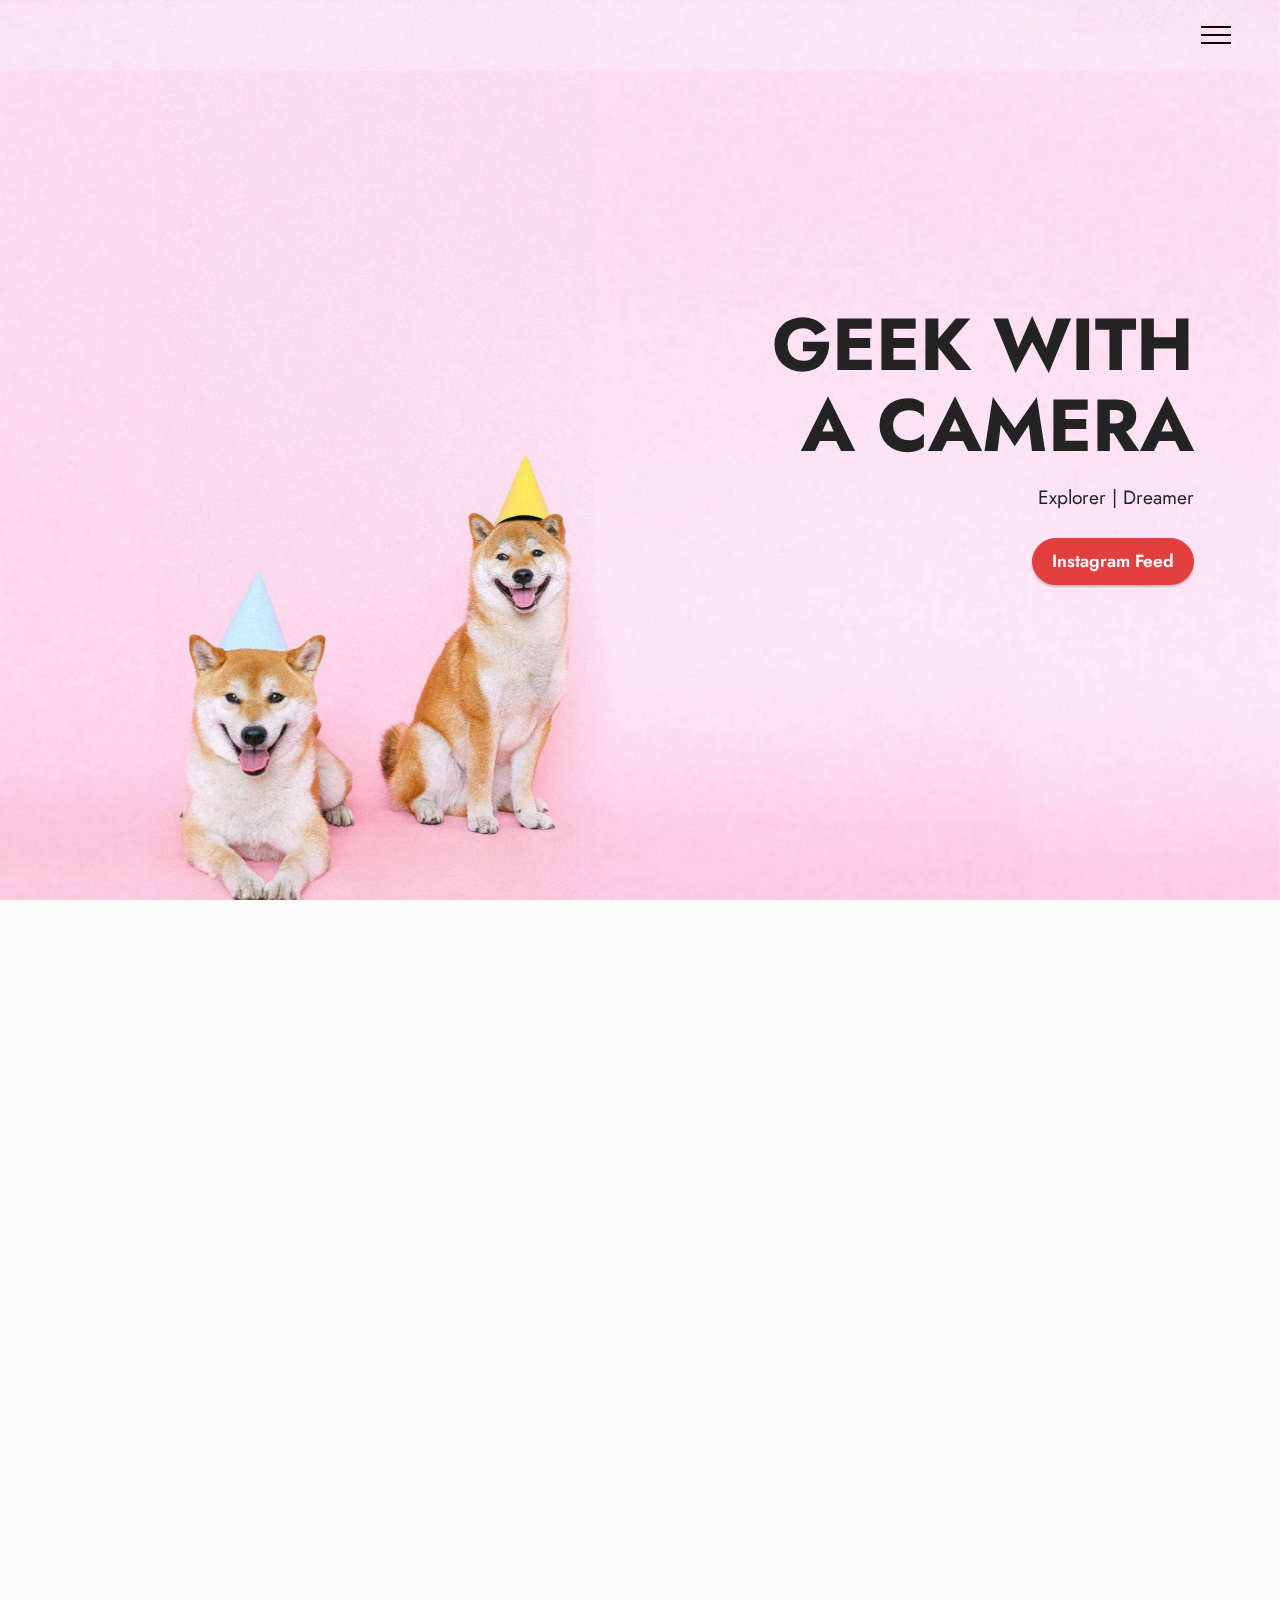
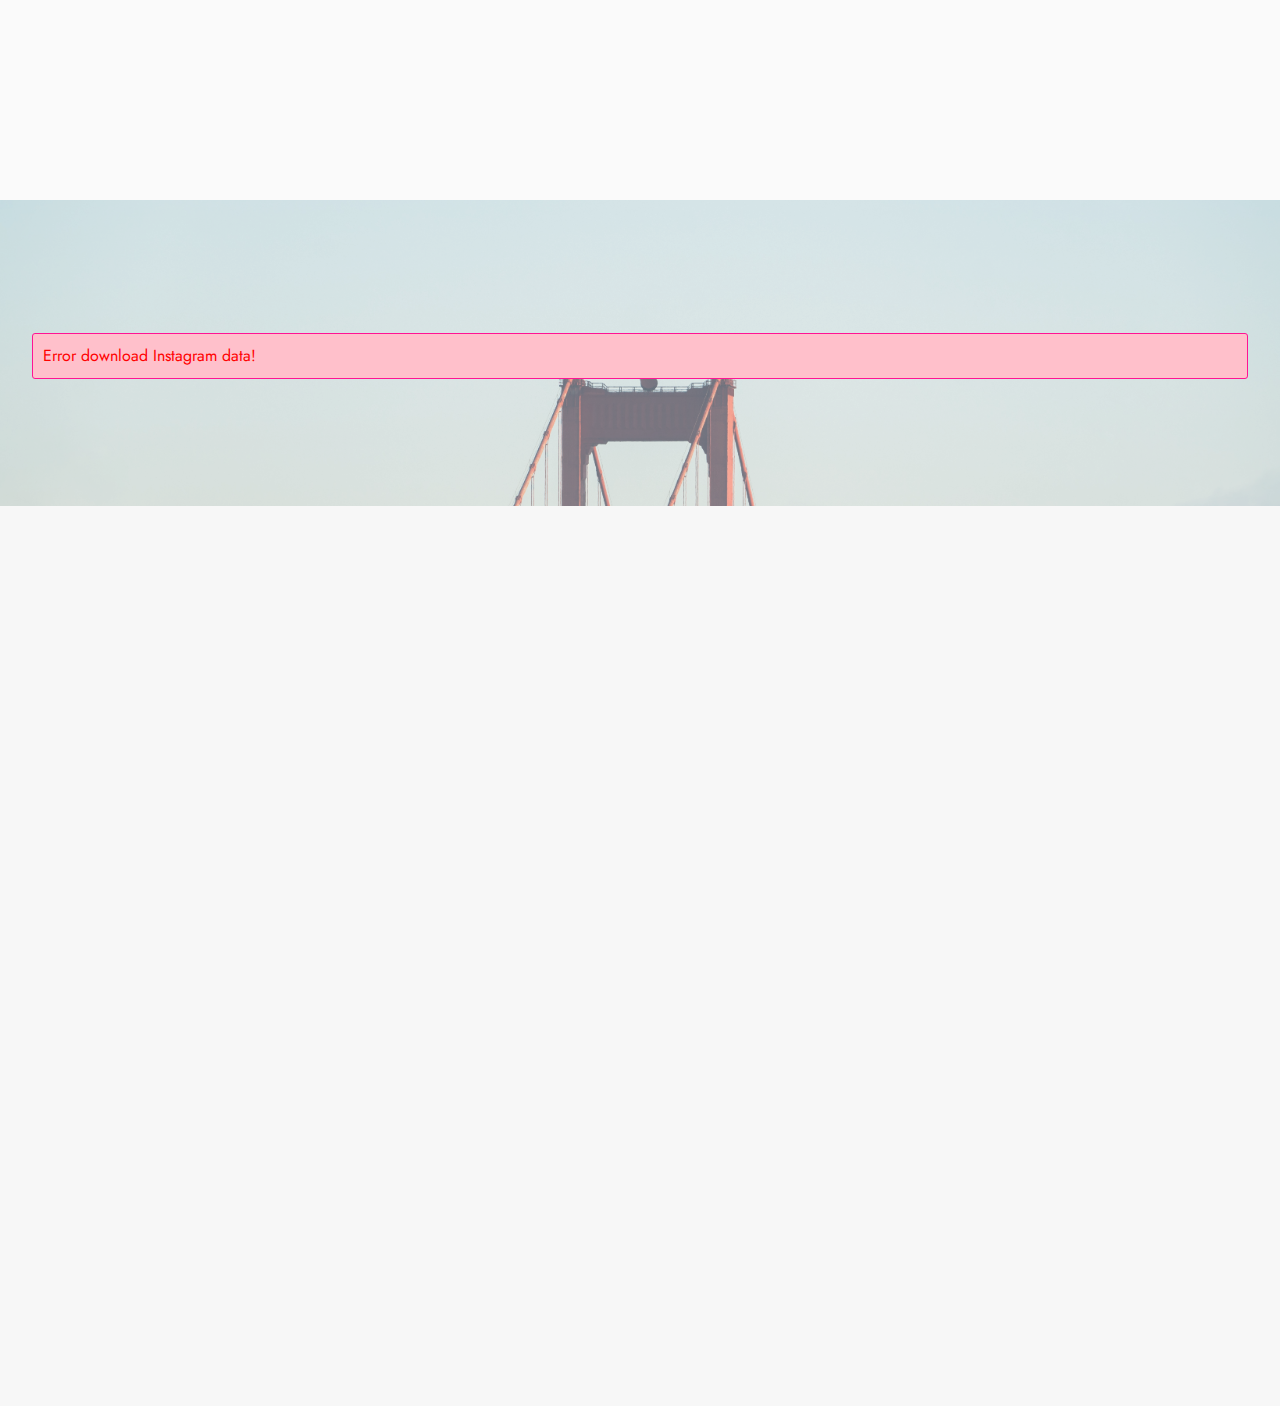
==== commit 5f64347e: "added menu" ====
--- a/index.html
+++ b/index.html
@@ -6,7 +6,7 @@
   <meta http-equiv="X-UA-Compatible" content="IE=edge">
   <meta name="generator" content="Mobirise v5.0.29, mobirise.com">
   <meta name="viewport" content="width=device-width, initial-scale=1, minimum-scale=1">
-  <link rel="shortcut icon" href="assets/images/logo5.png" type="image/x-icon">
+  <link rel="shortcut icon" href="assets/images/mbr-94x94-1.png" type="image/x-icon">
   <meta name="description" content="">
   
   
@@ -18,7 +18,9 @@
   <link rel="stylesheet" href="assets/bootstrap/css/bootstrap-grid.min.css">
   <link rel="stylesheet" href="assets/bootstrap/css/bootstrap-reboot.min.css">
   <link rel="stylesheet" href="assets/facebook-plugin/style.css">
+  <link rel="stylesheet" href="assets/dropdown/css/style.css">
   <link rel="stylesheet" href="assets/animatecss/animate.css">
+  <link rel="stylesheet" href="assets/socicon/css/styles.css">
   <link rel="stylesheet" href="assets/instagram-feed/style.css">
   <link rel="stylesheet" href="assets/slick/slick.css">
   <link rel="stylesheet" href="assets/theme/css/style.css">
@@ -30,7 +32,44 @@
 </head>
 <body>
   
-  <section class="header7 cid-s8jWzjwvdj mbr-fullscreen mbr-parallax-background" id="header7-3">
+  <section class="menu menu3 cid-s8n5Tr57u4" once="menu" id="menu3-c">
+    
+    <nav class="navbar navbar-dropdown navbar-fixed-top collapsed">
+        <div class="container-fluid">
+            <div class="navbar-brand">
+                
+                
+            </div>
+            <button class="navbar-toggler" type="button" data-toggle="collapse" data-target="#navbarSupportedContent" aria-controls="navbarNavAltMarkup" aria-expanded="false" aria-label="Toggle navigation">
+                <div class="hamburger">
+                    <span></span>
+                    <span></span>
+                    <span></span>
+                    <span></span>
+                </div>
+            </button>
+            <div class="collapse navbar-collapse" id="navbarSupportedContent">
+                <ul class="navbar-nav nav-dropdown nav-right navbar-nav-top-padding" data-app-modern-menu="true"><li class="nav-item"><a class="nav-link link text-black text-primary display-4" href="index.html#slider1-8">Services</a></li><li class="nav-item"><a class="nav-link link text-black text-primary display-4" href="index.html#instagram-feed-block-b">Instagram Feed</a></li>
+                    
+                    <li class="nav-item"><a class="nav-link link text-black text-primary display-4" href="index.html#form4-9">Contact</a>
+                    </li></ul>
+                <div class="icons-menu">
+                    <a class="iconfont-wrapper" href="https://www.instagram.com/geek.with.a.camera" target="_blank">
+                        <span class="p-2 mbr-iconfont socicon-instagram socicon"></span>
+                    </a>
+                    <a class="iconfont-wrapper" href="https://twitter.com/Sir_SlayALot" target="_blank">
+                        <span class="p-2 mbr-iconfont socicon-twitter socicon"></span>
+                    </a>
+                    
+                    
+                </div>
+                
+            </div>
+        </div>
+    </nav>
+</section>
+
+<section class="engine"><a href="https://mobirise.info/k">develop free website</a></section><section class="header7 cid-s8jWzjwvdj mbr-fullscreen mbr-parallax-background" id="header7-3">
 
     
 
@@ -43,126 +82,19 @@
                 
                 <p class="mbr-text mbr-fonts-style display-7">
                     Explorer | Dreamer</p>
-                <div class="mbr-section-btn mt-3"><a class="btn btn-primary display-4" href="https://mobiri.se">Create Website</a></div>
-            </div>
-        </div>
-    </div>
-</section>
-
-<section class="engine"><a href="https://mobirise.info/b">how to create a website for free</a></section><section class="gallery2 cid-s8jX4oPNZ7" id="gallery2-6">
-    
-    
-    <div class="container">
-        <div class="mbr-section-head">
-            <h4 class="mbr-section-title mbr-fonts-style align-center mb-0 display-2"><strong>Gallery with Text and Buttons</strong></h4>
-            
-        </div>
-        <div class="row mt-4">
-            <div class="item features-image сol-12 col-md-6 col-lg-6">
-                <div class="item-wrapper">
-                    <div class="item-img">
-                        <img src="assets/images/features1.jpg" data-slide-to="0">
-                    </div>
-                    <div class="item-content">
-                        <h5 class="item-title mbr-fonts-style display-5">Create Site Today!</h5>
-                        
-                        
-                    </div>
-                    <div class="mbr-section-btn item-footer mt-2">
-                        <a href="" class="btn btn-primary item-btn display-7" target="_blank">Start
-                            Now!</a>
-                    </div>
-                </div>
-            </div><div class="item features-image сol-12 col-md-6 col-lg-6">
-                <div class="item-wrapper">
-                    <div class="item-img">
-                        <img src="assets/images/features2.jpg" data-slide-to="1">
-                    </div>
-                    <div class="item-content">
-                        <h5 class="item-title mbr-fonts-style display-5">Create Site Today!</h5>
-                        
-                        
-                    </div>
-                    <div class="mbr-section-btn item-footer mt-2">
-                        <a href="" class="btn btn-primary item-btn display-7" target="_blank">Start
-                            Now!</a>
-                    </div>
-                </div>
-            </div>
-            
-            <div class="item features-image сol-12 col-md-6 col-lg-6">
-                <div class="item-wrapper">
-                    <div class="item-img">
-                        <img src="assets/images/features3.jpg" data-slide-to="2">
-                    </div>
-                    <div class="item-content">
-                        <h5 class="item-title mbr-fonts-style display-5">Create Site Today!</h5>
-                        
-                        
-                    </div>
-                    <div class="mbr-section-btn item-footer mt-2">
-                        <a href="" class="btn btn-primary item-btn display-7" target="_blank">Start
-                            Now!</a>
-                    </div>
-                </div>
-            </div>
-            <div class="item features-image сol-12 col-md-6 col-lg-6">
-                <div class="item-wrapper">
-                    <div class="item-img">
-                        <img src="assets/images/features4.jpg" alt="" title="">
-                    </div>
-                    <div class="item-content">
-                        <h5 class="item-title mbr-fonts-style display-5">Create Site Today!</h5>
-                        
-                        
-                    </div>
-                    <div class="mbr-section-btn item-footer mt-2">
-                        <a href="" class="btn btn-primary item-btn display-7" target="_blank">Start
-                            Now!</a>
-                    </div>
-                </div>
-            </div>
-        </div>
-    </div>
-</section>
-
-<section class="features15 cid-s8k0OLgSIS" id="features16-7">
-
-    
-
-    
-    <div class="container">
-        <div class="content-wrapper">
-            <div class="row align-items-center">
-                <div class="col-12 col-lg">
-                    <div class="text-wrapper">
-                        <h6 class="card-title mbr-fonts-style display-2">
-                            <strong>Amazing blocks</strong>
-                        </h6>
-                        <p class="mbr-text mbr-fonts-style mb-4 display-4">
-                            Themes in the Mobirise website builder offer multiple blocks: intros, sliders, galleries, forms, articles, and so on. Start a project and click on the red plus buttons to see the blocks available for your theme.</p>
-                        <div class="mbr-section-btn mt-3">
-                            <a class="btn btn-warning display-4" href="https://mobiri.se">Learn more</a>
-                        </div>
-                    </div>
-                </div>
-                <div class="col-12 col-lg-6">
-                    <div class="image-wrapper">
-                        <img src="assets/images/sq2.jpg" alt="Mobirise">
-                    </div>
-                </div>
-            </div>
-        </div>
-    </div>
-</section>
-
-<section class="slider1 cid-s8k0UfWaFJ" id="slider1-8">
-    
-    <div class="carousel slide" id="s8k3vS59Ui" data-interval="5000">
+                <div class="mbr-section-btn mt-3"><a class="btn btn-primary display-4" href="index.html#instagram-feed-block-b">Instagram Feed</a></div>
+            </div>
+        </div>
+    </div>
+</section>
+
+<section class="slider1 cid-s8k0UfWaFJ mbr-fullscreen" id="slider1-8">
+    
+    <div class="carousel slide carousel-fade" id="s8najkGhlN" data-ride="carousel" data-interval="3000">
         <ol class="carousel-indicators">
-            <li data-slide-to="0" class="active" data-target="#s8k3vS59Ui"></li>
-            <li data-slide-to="1" data-target="#s8k3vS59Ui"></li>
-            <li data-slide-to="2" data-target="#s8k3vS59Ui"></li>
+            <li data-slide-to="0" class="active" data-target="#s8najkGhlN"></li>
+            <li data-slide-to="1" data-target="#s8najkGhlN"></li>
+            <li data-slide-to="2" data-target="#s8najkGhlN"></li>
         </ol>
         <div class="carousel-inner">
             <div class="carousel-item slider-image item active">
@@ -170,10 +102,8 @@
                     <img class="d-block w-100" src="assets/images/background3.jpg">
                     
                     <div class="carousel-caption">
-                        <h5 class="mbr-section-subtitle mbr-fonts-style display-5">
-                            <strong>Full-Width Slider</strong>
-                        </h5>
-                        <p class="mbr-section-text mbr-fonts-style display-7">Click on the image to edit slides.</p>
+                        <h5 class="mbr-section-subtitle mbr-fonts-style display-5"><strong>Coming Soon.</strong></h5>
+                        <p class="mbr-section-text mbr-fonts-style display-7">Stay tuned!</p>
                     </div>
                 </div>
             </div>
@@ -182,10 +112,8 @@
                     <img class="d-block w-100" src="assets/images/background5.jpg">
                     
                     <div class="carousel-caption">
-                        <h5 class="mbr-section-subtitle mbr-fonts-style display-5">
-                            <strong>Full-Width Slider</strong>
-                        </h5>
-                        <p class="mbr-section-text mbr-fonts-style display-7">Click on the image to edit slides.</p>
+                        <h5 class="mbr-section-subtitle mbr-fonts-style display-5"><strong>Coming Soon.</strong></h5>
+                        <p class="mbr-section-text mbr-fonts-style display-7">Stay tuned!</p>
                     </div>
                 </div>
             </div>
@@ -194,88 +122,24 @@
                     <img class="d-block w-100" src="assets/images/background8.jpg">
                     
                     <div class="carousel-caption">
-                        <h5 class="mbr-section-subtitle mbr-fonts-style display-5">
-                            <strong>Full-Width Slider</strong>
-                        </h5>
-                        <p class="mbr-section-text mbr-fonts-style display-7">Click on the image to edit slides.</p>
-                    </div>
-                </div>
-            </div>
-        </div>
-        <a class="carousel-control carousel-control-prev" role="button" data-slide="prev" href="#s8k3vS59Ui">
+                        <h5 class="mbr-section-subtitle mbr-fonts-style display-5"><strong>Coming Soon.</strong></h5>
+                        <p class="mbr-section-text mbr-fonts-style display-7">Stay tuned!</p>
+                    </div>
+                </div>
+            </div>
+        </div>
+        <a class="carousel-control carousel-control-prev" role="button" data-slide="prev" href="#s8najkGhlN">
             <span class="mobi-mbri mobi-mbri-arrow-prev" aria-hidden="true"></span>
             <span class="sr-only">Previous</span>
         </a>
-        <a class="carousel-control carousel-control-next" role="button" data-slide="next" href="#s8k3vS59Ui">
+        <a class="carousel-control carousel-control-next" role="button" data-slide="next" href="#s8najkGhlN">
             <span class="mobi-mbri mobi-mbri-arrow-next" aria-hidden="true"></span>
             <span class="sr-only">Next</span>
         </a>
     </div>
 </section>
 
-<section class="form4 cid-s8k132Chk1 mbr-fullscreen" id="form4-9">
-
-    
-
-    
-
-    <div class="container">
-        <div class="row content-wrapper justify-content-center">
-            <div class="col-lg-3 offset-lg-1 mbr-form" data-form-type="formoid">
-                <form action="https://mobirise.eu/" method="POST" class="mbr-form form-with-styler" data-form-title="Form Name"><input type="hidden" name="email" data-form-email="true" value="ZG3iVcELsLBATt59dKpwcBoDFdLgo2ZdcqENNsbsKw/vGLEgUowVv9Kx6+/4FXVLmYBKAW8/+oi0OvrURVaOyPGoo0xX9uwHesLM7pwLWBcrframqn7rsi5tay1bDXtO">
-                    <div class="">
-                        <div hidden="hidden" data-form-alert="" class="alert alert-success col-12">Thanks for filling
-                            out the form!</div>
-                        <div hidden="hidden" data-form-alert-danger="" class="alert alert-danger col-12">Oops...! some
-                            problem!</div>
-                    </div>
-                    <div class="dragArea row">
-                        <div class="col-lg-12 col-md-12 col-sm-12">
-                            <h1 class="mbr-section-title mb-4 display-2">
-                                <strong>Contact Us</strong>
-                            </h1>
-                        </div>
-                        <div class="col-lg-12 col-md-12 col-sm-12">
-                            <p class="mbr-text mbr-fonts-style mb-4 display-7">
-                                Fill this form and we'll get back to you soon.</p>
-                        </div>
-                        <div class="col-lg-12 col-md col-12 form-group" data-for="name">
-                            <input type="text" name="name" placeholder="Name" data-form-field="name" class="form-control" value="" id="name-form4-9">
-                        </div>
-                        <div class="col-lg-12 col-md col-12 form-group" data-for="email">
-                            <input type="email" name="email" placeholder="Email" data-form-field="email" class="form-control" value="" id="email-form4-9">
-                        </div>
-                        <div class="col-12 col-md-auto mbr-section-btn">
-                            <button type="submit" class="btn btn-secondary display-4">Submit</button>
-                        </div>
-                    </div>
-                </form>
-            </div>
-            <div class="col-lg-7 offset-lg-1 col-12">
-                <div class="image-wrapper">
-                    <img class="w-100" src="assets/images/sq3.jpg" alt="Mobirise">
-                </div>
-            </div>
-        </div>
-    </div>
-</section>
-
-<section class="map1 cid-s8k15AOX5F" id="map1-a">
-    
-    <div>
-        <div class="mbr-section-head mb-4">
-            <h3 class="mbr-section-title mbr-fonts-style align-center mb-0 display-2">
-                <strong>Map</strong>
-            </h3>
-            <h4 class="mbr-section-subtitle mbr-fonts-style align-center mb-0 mt-2 display-5">
-                Find us here
-            </h4>
-        </div>
-        <div class="google-map"><iframe frameborder="0" style="border:0" src="https://www.google.com/maps/embed/v1/place?key=AIzaSyCy9r70T3NYf3PhvVflTo0_zdif2_IoIYs&amp;q=place_id:ChIJn6wOs6lZwokRLKy1iqRcoKw" allowfullscreen=""></iframe></div>
-    </div>
-</section>
-
-<section class="mbr-instagram-feed" id="instagram-feed-block-b" data-per-row-grid="4" data-rows="2" data-per-row-slider="" data-spacing="5" data-full-width="" data-account="geek.with.a.camera" data-rv-view="15" style="background-image: url(assets/images/instagram-background.jpg); padding-top: 160px; padding-bottom: 160px;">
+<section class="mbr-instagram-feed" id="instagram-feed-block-b" data-per-row-grid="4" data-rows="2" data-per-row-slider="" data-spacing="5" data-full-width="true" data-account="geek.with.a.camera" data-rv-view="15" style="background-image: url(assets/images/instagram-background.jpg); padding-top: 40px; padding-bottom: 40px;">
     <div class="mbr-overlay" style="opacity: 0.4; background-color: rgb(239, 239, 239);">
     </div>
     <div class="container container_toggle">
@@ -285,6 +149,53 @@
                     <h1 class="inst__title align-center mbr-fonts-style display-2">Instagram Feed</h1>
                     <div class="inst__content"></div>
                     <div class="inst__more mbr-section-btn align-center" buttons="0"><a class="btn btn-md btn-primary display-4" href="#">Show more</a></div>
+                </div>
+            </div>
+        </div>
+    </div>
+</section>
+
+<section class="form4 cid-s8k132Chk1 mbr-fullscreen" id="form4-9">
+
+    
+
+    
+
+    <div class="container-fluid">
+        <div class="row content-wrapper justify-content-center">
+            <div class="col-lg-3 offset-lg-1 mbr-form" data-form-type="formoid">
+                <form action="https://mobirise.eu/" method="POST" class="mbr-form form-with-styler" data-form-title="Form Name"><input type="hidden" name="email" data-form-email="true" value="yjOALt8JFr3Ni0QHLy9LbSQoe0IRb0Pd/j84Cba4foN4el4k+9J1sPM02r3SVAaZR6OHgdghEXPgEfxd2Fz5GQcESNeYFDf83RRG5bMcvcUiHger0OZFxReiQyE88/ZM">
+                    <div class="">
+                        <div hidden="hidden" data-form-alert="" class="alert alert-success col-12">Thanks for filling
+                            out the form!</div>
+                        <div hidden="hidden" data-form-alert-danger="" class="alert alert-danger col-12">Oops...! some
+                            problem!</div>
+                    </div>
+                    <div class="dragArea row">
+                        <div class="col-lg-12 col-md-12 col-sm-12">
+                            <h1 class="mbr-section-title mb-4 display-2">
+                                <strong>Contact Us</strong>
+                            </h1>
+                        </div>
+                        <div class="col-lg-12 col-md-12 col-sm-12">
+                            <p class="mbr-text mbr-fonts-style mb-4 display-7">
+                                Fill this form and we'll get back to you soon.</p>
+                        </div>
+                        <div class="col-lg-12 col-md col-12 form-group" data-for="name">
+                            <input type="text" name="name" placeholder="Name" data-form-field="name" class="form-control" value="" id="name-form4-9">
+                        </div>
+                        <div class="col-lg-12 col-md col-12 form-group" data-for="email">
+                            <input type="email" name="email" placeholder="Email" data-form-field="email" class="form-control" value="" id="email-form4-9">
+                        </div>
+                        <div class="col-12 col-md-auto mbr-section-btn">
+                            <button type="submit" class="btn btn-secondary display-4">Submit</button>
+                        </div>
+                    </div>
+                </form>
+            </div>
+            <div class="col-lg-7 offset-lg-1 col-12">
+                <div class="image-wrapper">
+                    <img class="w-100" src="assets/images/mbr.png" alt="Mobirise">
                 </div>
             </div>
         </div>
@@ -300,8 +211,11 @@
   <script src="https://apis.google.com/js/plusone.js"></script>
   <script src="assets/facebook-plugin/facebook-script.js"></script>
   <script src="assets/smoothscroll/smooth-scroll.js"></script>
+  <script src="assets/dropdown/js/nav-dropdown.js"></script>
+  <script src="assets/dropdown/js/navbar-dropdown.js"></script>
+  <script src="assets/touchswipe/jquery.touch-swipe.min.js"></script>
+  <script src="assets/viewportchecker/jquery.viewportchecker.js"></script>
   <script src="assets/parallax/jarallax.min.js"></script>
-  <script src="assets/viewportchecker/jquery.viewportchecker.js"></script>
   <script src="assets/instagram-feed/index.js"></script>
   <script src="assets/slick/slick.min.js"></script>
   <script src="assets/theme/js/script.js"></script>
--- a/assets/dropdown/css/style.css
+++ b/assets/dropdown/css/style.css
@@ -0,0 +1,265 @@
+.navbar-dropdown {
+  left: 0;
+  padding: 0;
+  position: absolute;
+  right: 0;
+  top: 0;
+  transition: all 0.45s ease;
+  z-index: 1030;
+  background: #282828; }
+  .navbar-dropdown .navbar-logo {
+    margin-right: 0.8rem;
+    transition: margin 0.3s ease-in-out;
+    vertical-align: middle; }
+    .navbar-dropdown .navbar-logo img {
+      height: 3.125rem;
+      transition: all 0.3s ease-in-out; }
+    .navbar-dropdown .navbar-logo.mbr-iconfont {
+      font-size: 3.125rem;
+      line-height: 3.125rem; }
+  .navbar-dropdown .navbar-caption {
+    font-weight: 700;
+    white-space: normal;
+    vertical-align: -4px;
+    line-height: 3.125rem !important; }
+    .navbar-dropdown .navbar-caption, .navbar-dropdown .navbar-caption:hover {
+      color: inherit;
+      text-decoration: none; }
+  .navbar-dropdown .mbr-iconfont + .navbar-caption {
+    vertical-align: -1px; }
+  .navbar-dropdown.navbar-fixed-top {
+    position: fixed; }
+  .navbar-dropdown .navbar-brand span {
+    vertical-align: -4px; }
+  .navbar-dropdown.bg-color.transparent {
+    background: none; }
+  .navbar-dropdown.navbar-short .navbar-brand {
+    padding: 0.625rem 0; }
+    .navbar-dropdown.navbar-short .navbar-brand span {
+      vertical-align: -1px; }
+  .navbar-dropdown.navbar-short .navbar-caption {
+    line-height: 2.375rem !important;
+    vertical-align: -2px; }
+  .navbar-dropdown.navbar-short .navbar-logo {
+    margin-right: 0.5rem; }
+    .navbar-dropdown.navbar-short .navbar-logo img {
+      height: 2.375rem; }
+    .navbar-dropdown.navbar-short .navbar-logo.mbr-iconfont {
+      font-size: 2.375rem;
+      line-height: 2.375rem; }
+  .navbar-dropdown.navbar-short .mbr-table-cell {
+    height: 3.625rem; }
+  .navbar-dropdown .navbar-close {
+    left: 0.6875rem;
+    position: fixed;
+    top: 0.75rem;
+    z-index: 1000; }
+  .navbar-dropdown .hamburger-icon {
+    content: "";
+    display: inline-block;
+    vertical-align: middle;
+    width: 16px;
+    -webkit-box-shadow: 0 -6px 0 1px #282828,0 0 0 1px #282828,0 6px 0 1px #282828;
+    -moz-box-shadow: 0 -6px 0 1px #282828,0 0 0 1px #282828,0 6px 0 1px #282828;
+    box-shadow: 0 -6px 0 1px #282828,0 0 0 1px #282828,0 6px 0 1px #282828; }
+
+.dropdown-menu .dropdown-toggle[data-toggle="dropdown-submenu"]::after {
+  border-bottom: 0.35em solid transparent;
+  border-left: 0.35em solid;
+  border-right: 0;
+  border-top: 0.35em solid transparent;
+  margin-left: 0.3rem; }
+
+.dropdown-menu .dropdown-item:focus {
+  outline: 0; }
+
+.nav-dropdown {
+  font-size: 0.75rem;
+  font-weight: 500;
+  height: auto !important; }
+  .nav-dropdown .nav-btn {
+    padding-left: 1rem; }
+  .nav-dropdown .link {
+    margin: .667em 1.667em;
+    font-weight: 500;
+    padding: 0;
+    transition: color .2s ease-in-out; }
+    .nav-dropdown .link.dropdown-toggle {
+      margin-right: 2.583em; }
+      .nav-dropdown .link.dropdown-toggle::after {
+        margin-left: .25rem;
+        border-top: 0.35em solid;
+        border-right: 0.35em solid transparent;
+        border-left: 0.35em solid transparent;
+        border-bottom: 0; }
+      .nav-dropdown .link.dropdown-toggle[aria-expanded="true"] {
+        margin: 0;
+        padding: 0.667em 3.263em  0.667em 1.667em; }
+  .nav-dropdown .link::after,
+  .nav-dropdown .dropdown-item::after {
+    color: inherit; }
+  .nav-dropdown .btn {
+    font-size: 0.75rem;
+    font-weight: 700;
+    letter-spacing: 0;
+    margin-bottom: 0;
+    padding-left: 1.25rem;
+    padding-right: 1.25rem; }
+  .nav-dropdown .dropdown-menu {
+    border-radius: 0;
+    border: 0;
+    left: 0;
+    margin: 0;
+    padding-bottom: 1.25rem;
+    padding-top: 1.25rem;
+    position: relative; }
+  .nav-dropdown .dropdown-submenu {
+    margin-left: 0.125rem;
+    top: 0; }
+  .nav-dropdown .dropdown-item {
+    font-weight: 500;
+    line-height: 2;
+    padding: 0.3846em 4.615em 0.3846em 1.5385em;
+    position: relative;
+    transition: color .2s ease-in-out, background-color .2s ease-in-out; }
+    .nav-dropdown .dropdown-item::after {
+      margin-top: -0.3077em;
+      position: absolute;
+      right: 1.1538em;
+      top: 50%; }
+    .nav-dropdown .dropdown-item:focus, .nav-dropdown .dropdown-item:hover {
+      background: none; }
+
+@media (max-width: 767px) {
+  .nav-dropdown.navbar-toggleable-sm {
+    bottom: 0;
+    display: none;
+    left: 0;
+    overflow-x: hidden;
+    position: fixed;
+    top: 0;
+    transform: translateX(-100%);
+    -ms-transform: translateX(-100%);
+    -webkit-transform: translateX(-100%);
+    width: 18.75rem;
+    z-index: 999; } }
+.nav-dropdown.navbar-toggleable-xl {
+  bottom: 0;
+  display: none;
+  left: 0;
+  overflow-x: hidden;
+  position: fixed;
+  top: 0;
+  transform: translateX(-100%);
+  -ms-transform: translateX(-100%);
+  -webkit-transform: translateX(-100%);
+  width: 18.75rem;
+  z-index: 999; }
+
+.nav-dropdown-sm {
+  display: block !important;
+  overflow-x: hidden;
+  overflow: auto;
+  padding-top: 3.875rem; }
+  .nav-dropdown-sm::after {
+    content: "";
+    display: block;
+    height: 3rem;
+    width: 100%; }
+  .nav-dropdown-sm.collapse.in ~ .navbar-close {
+    display: block !important; }
+  .nav-dropdown-sm.collapsing, .nav-dropdown-sm.collapse.in {
+    transform: translateX(0);
+    -ms-transform: translateX(0);
+    -webkit-transform: translateX(0);
+    transition: all 0.25s ease-out;
+    -webkit-transition: all 0.25s ease-out;
+    background: #282828; }
+  .nav-dropdown-sm.collapsing[aria-expanded="false"] {
+    transform: translateX(-100%);
+    -ms-transform: translateX(-100%);
+    -webkit-transform: translateX(-100%); }
+  .nav-dropdown-sm .nav-item {
+    display: block;
+    margin-left: 0 !important;
+    padding-left: 0; }
+  .nav-dropdown-sm .link,
+  .nav-dropdown-sm .dropdown-item {
+    border-top: 1px dotted rgba(255, 255, 255, 0.1);
+    font-size: 0.8125rem;
+    line-height: 1.6;
+    margin: 0 !important;
+    padding: 0.875rem 2.4rem 0.875rem 1.5625rem !important;
+    position: relative;
+    white-space: normal; }
+    .nav-dropdown-sm .link:focus, .nav-dropdown-sm .link:hover,
+    .nav-dropdown-sm .dropdown-item:focus,
+    .nav-dropdown-sm .dropdown-item:hover {
+      background: rgba(0, 0, 0, 0.2) !important;
+      color: #c0a375; }
+  .nav-dropdown-sm .nav-btn {
+    position: relative;
+    padding: 1.5625rem 1.5625rem 0 1.5625rem; }
+    .nav-dropdown-sm .nav-btn::before {
+      border-top: 1px dotted rgba(255, 255, 255, 0.1);
+      content: "";
+      left: 0;
+      position: absolute;
+      top: 0;
+      width: 100%; }
+    .nav-dropdown-sm .nav-btn + .nav-btn {
+      padding-top: 0.625rem; }
+      .nav-dropdown-sm .nav-btn + .nav-btn::before {
+        display: none; }
+  .nav-dropdown-sm .btn {
+    padding: 0.625rem 0; }
+  .nav-dropdown-sm .dropdown-toggle[data-toggle="dropdown-submenu"]::after {
+    margin-left: .25rem;
+    border-top: 0.35em solid;
+    border-right: 0.35em solid transparent;
+    border-left: 0.35em solid transparent;
+    border-bottom: 0; }
+  .nav-dropdown-sm .dropdown-toggle[data-toggle="dropdown-submenu"][aria-expanded="true"]::after {
+    border-top: 0;
+    border-right: 0.35em solid transparent;
+    border-left: 0.35em solid transparent;
+    border-bottom: 0.35em solid; }
+  .nav-dropdown-sm .dropdown-menu {
+    margin: 0;
+    padding: 0;
+    position: relative;
+    top: 0;
+    left: 0;
+    width: 100%;
+    border: 0;
+    float: none;
+    border-radius: 0;
+    background: none; }
+  .nav-dropdown-sm .dropdown-submenu {
+    left: 100%;
+    margin-left: 0.125rem;
+    margin-top: -1.25rem;
+    top: 0; }
+
+.navbar-toggleable-sm .nav-dropdown .dropdown-menu {
+  position: absolute; }
+
+.navbar-toggleable-sm .nav-dropdown .dropdown-submenu {
+  left: 100%;
+  margin-left: 0.125rem;
+  margin-top: -1.25rem;
+  top: 0; }
+
+.navbar-toggleable-sm.opened .nav-dropdown .dropdown-menu {
+  position: relative; }
+
+.navbar-toggleable-sm.opened .nav-dropdown .dropdown-submenu {
+  left: 0;
+  margin-left: 00rem;
+  margin-top: 0rem;
+  top: 0; }
+
+.is-builder .nav-dropdown.collapsing {
+  transition: none !important; }
+
+/*# sourceMappingURL=style.css.map */
--- a/assets/socicon/css/styles.css
+++ b/assets/socicon/css/styles.css
@@ -0,0 +1,933 @@
+@charset "UTF-8";
+
+@font-face {
+  font-family: 'Socicon';
+  src:  url('../fonts/socicon.eot');
+  src:  url('../fonts/socicon.eot?#iefix') format('embedded-opentype'),
+    url('../fonts/socicon.woff2') format('woff2'),
+    url('../fonts/socicon.ttf') format('truetype'),
+    url('../fonts/socicon.woff') format('woff'),
+    url('../fonts/socicon.svg#socicon') format('svg');
+  font-weight: normal;
+  font-style: normal;
+}
+
+[data-icon]:before {
+  font-family: "socicon" !important;
+  content: attr(data-icon);
+  font-style: normal !important;
+  font-weight: normal !important;
+  font-variant: normal !important;
+  text-transform: none !important;
+  speak: none;
+  line-height: 1;
+  -webkit-font-smoothing: antialiased;
+  -moz-osx-font-smoothing: grayscale;
+}
+
+[class^="socicon-"], [class*=" socicon-"] {
+  /* use !important to prevent issues with browser extensions that change fonts */
+  font-family: 'Socicon' !important;
+  speak: none;
+  font-style: normal;
+  font-weight: normal;
+  font-variant: normal;
+  text-transform: none;
+  line-height: 1;
+
+  /* Better Font Rendering =========== */
+  -webkit-font-smoothing: antialiased;
+  -moz-osx-font-smoothing: grayscale;
+}
+
+.socicon-eitaa:before {
+  content: "\e97c";
+}
+.socicon-soroush:before {
+  content: "\e97d";
+}
+.socicon-bale:before {
+  content: "\e97e";
+}
+.socicon-zazzle:before {
+  content: "\e97b";
+}
+.socicon-society6:before {
+  content: "\e97a";
+}
+.socicon-redbubble:before {
+  content: "\e979";
+}
+.socicon-avvo:before {
+  content: "\e978";
+}
+.socicon-stitcher:before {
+  content: "\e977";
+}
+.socicon-googlehangouts:before {
+  content: "\e974";
+}
+.socicon-dlive:before {
+  content: "\e975";
+}
+.socicon-vsco:before {
+  content: "\e976";
+}
+.socicon-flipboard:before {
+  content: "\e973";
+}
+.socicon-ubuntu:before {
+  content: "\e958";
+}
+.socicon-artstation:before {
+  content: "\e959";
+}
+.socicon-invision:before {
+  content: "\e95a";
+}
+.socicon-torial:before {
+  content: "\e95b";
+}
+.socicon-collectorz:before {
+  content: "\e95c";
+}
+.socicon-seenthis:before {
+  content: "\e95d";
+}
+.socicon-googleplaymusic:before {
+  content: "\e95e";
+}
+.socicon-debian:before {
+  content: "\e95f";
+}
+.socicon-filmfreeway:before {
+  content: "\e960";
+}
+.socicon-gnome:before {
+  content: "\e961";
+}
+.socicon-itchio:before {
+  content: "\e962";
+}
+.socicon-jamendo:before {
+  content: "\e963";
+}
+.socicon-mix:before {
+  content: "\e964";
+}
+.socicon-sharepoint:before {
+  content: "\e965";
+}
+.socicon-tinder:before {
+  content: "\e966";
+}
+.socicon-windguru:before {
+  content: "\e967";
+}
+.socicon-cdbaby:before {
+  content: "\e968";
+}
+.socicon-elementaryos:before {
+  content: "\e969";
+}
+.socicon-stage32:before {
+  content: "\e96a";
+}
+.socicon-tiktok:before {
+  content: "\e96b";
+}
+.socicon-gitter:before {
+  content: "\e96c";
+}
+.socicon-letterboxd:before {
+  content: "\e96d";
+}
+.socicon-threema:before {
+  content: "\e96e";
+}
+.socicon-splice:before {
+  content: "\e96f";
+}
+.socicon-metapop:before {
+  content: "\e970";
+}
+.socicon-naver:before {
+  content: "\e971";
+}
+.socicon-remote:before {
+  content: "\e972";
+}
+.socicon-internet:before {
+  content: "\e957";
+}
+.socicon-moddb:before {
+  content: "\e94b";
+}
+.socicon-indiedb:before {
+  content: "\e94c";
+}
+.socicon-traxsource:before {
+  content: "\e94d";
+}
+.socicon-gamefor:before {
+  content: "\e94e";
+}
+.socicon-pixiv:before {
+  content: "\e94f";
+}
+.socicon-myanimelist:before {
+  content: "\e950";
+}
+.socicon-blackberry:before {
+  content: "\e951";
+}
+.socicon-wickr:before {
+  content: "\e952";
+}
+.socicon-spip:before {
+  content: "\e953";
+}
+.socicon-napster:before {
+  content: "\e954";
+}
+.socicon-beatport:before {
+  content: "\e955";
+}
+.socicon-hackerone:before {
+  content: "\e956";
+}
+.socicon-hackernews:before {
+  content: "\e946";
+}
+.socicon-smashwords:before {
+  content: "\e947";
+}
+.socicon-kobo:before {
+  content: "\e948";
+}
+.socicon-bookbub:before {
+  content: "\e949";
+}
+.socicon-mailru:before {
+  content: "\e94a";
+}
+.socicon-gitlab:before {
+  content: "\e945";
+}
+.socicon-instructables:before {
+  content: "\e944";
+}
+.socicon-portfolio:before {
+  content: "\e943";
+}
+.socicon-codered:before {
+  content: "\e940";
+}
+.socicon-origin:before {
+  content: "\e941";
+}
+.socicon-nextdoor:before {
+  content: "\e942";
+}
+.socicon-udemy:before {
+  content: "\e93f";
+}
+.socicon-livemaster:before {
+  content: "\e93e";
+}
+.socicon-crunchbase:before {
+  content: "\e93b";
+}
+.socicon-homefy:before {
+  content: "\e93c";
+}
+.socicon-calendly:before {
+  content: "\e93d";
+}
+.socicon-realtor:before {
+  content: "\e90f";
+}
+.socicon-tidal:before {
+  content: "\e910";
+}
+.socicon-qobuz:before {
+  content: "\e911";
+}
+.socicon-natgeo:before {
+  content: "\e912";
+}
+.socicon-mastodon:before {
+  content: "\e913";
+}
+.socicon-unsplash:before {
+  content: "\e914";
+}
+.socicon-homeadvisor:before {
+  content: "\e915";
+}
+.socicon-angieslist:before {
+  content: "\e916";
+}
+.socicon-codepen:before {
+  content: "\e917";
+}
+.socicon-slack:before {
+  content: "\e918";
+}
+.socicon-openaigym:before {
+  content: "\e919";
+}
+.socicon-logmein:before {
+  content: "\e91a";
+}
+.socicon-fiverr:before {
+  content: "\e91b";
+}
+.socicon-gotomeeting:before {
+  content: "\e91c";
+}
+.socicon-aliexpress:before {
+  content: "\e91d";
+}
+.socicon-guru:before {
+  content: "\e91e";
+}
+.socicon-appstore:before {
+  content: "\e91f";
+}
+.socicon-homes:before {
+  content: "\e920";
+}
+.socicon-zoom:before {
+  content: "\e921";
+}
+.socicon-alibaba:before {
+  content: "\e922";
+}
+.socicon-craigslist:before {
+  content: "\e923";
+}
+.socicon-wix:before {
+  content: "\e924";
+}
+.socicon-redfin:before {
+  content: "\e925";
+}
+.socicon-googlecalendar:before {
+  content: "\e926";
+}
+.socicon-shopify:before {
+  content: "\e927";
+}
+.socicon-freelancer:before {
+  content: "\e928";
+}
+.socicon-seedrs:before {
+  content: "\e929";
+}
+.socicon-bing:before {
+  content: "\e92a";
+}
+.socicon-doodle:before {
+  content: "\e92b";
+}
+.socicon-bonanza:before {
+  content: "\e92c";
+}
+.socicon-squarespace:before {
+  content: "\e92d";
+}
+.socicon-toptal:before {
+  content: "\e92e";
+}
+.socicon-gust:before {
+  content: "\e92f";
+}
+.socicon-ask:before {
+  content: "\e930";
+}
+.socicon-trulia:before {
+  content: "\e931";
+}
+.socicon-loomly:before {
+  content: "\e932";
+}
+.socicon-ghost:before {
+  content: "\e933";
+}
+.socicon-upwork:before {
+  content: "\e934";
+}
+.socicon-fundable:before {
+  content: "\e935";
+}
+.socicon-booking:before {
+  content: "\e936";
+}
+.socicon-googlemaps:before {
+  content: "\e937";
+}
+.socicon-zillow:before {
+  content: "\e938";
+}
+.socicon-niconico:before {
+  content: "\e939";
+}
+.socicon-toneden:before {
+  content: "\e93a";
+}
+.socicon-augment:before {
+  content: "\e908";
+}
+.socicon-bitbucket:before {
+  content: "\e909";
+}
+.socicon-fyuse:before {
+  content: "\e90a";
+}
+.socicon-yt-gaming:before {
+  content: "\e90b";
+}
+.socicon-sketchfab:before {
+  content: "\e90c";
+}
+.socicon-mobcrush:before {
+  content: "\e90d";
+}
+.socicon-microsoft:before {
+  content: "\e90e";
+}
+.socicon-pandora:before {
+  content: "\e907";
+}
+.socicon-messenger:before {
+  content: "\e906";
+}
+.socicon-gamewisp:before {
+  content: "\e905";
+}
+.socicon-bloglovin:before {
+  content: "\e904";
+}
+.socicon-tunein:before {
+  content: "\e903";
+}
+.socicon-gamejolt:before {
+  content: "\e901";
+}
+.socicon-trello:before {
+  content: "\e902";
+}
+.socicon-spreadshirt:before {
+  content: "\e900";
+}
+.socicon-500px:before {
+  content: "\e000";
+}
+.socicon-8tracks:before {
+  content: "\e001";
+}
+.socicon-airbnb:before {
+  content: "\e002";
+}
+.socicon-alliance:before {
+  content: "\e003";
+}
+.socicon-amazon:before {
+  content: "\e004";
+}
+.socicon-amplement:before {
+  content: "\e005";
+}
+.socicon-android:before {
+  content: "\e006";
+}
+.socicon-angellist:before {
+  content: "\e007";
+}
+.socicon-apple:before {
+  content: "\e008";
+}
+.socicon-appnet:before {
+  content: "\e009";
+}
+.socicon-baidu:before {
+  content: "\e00a";
+}
+.socicon-bandcamp:before {
+  content: "\e00b";
+}
+.socicon-battlenet:before {
+  content: "\e00c";
+}
+.socicon-mixer:before {
+  content: "\e00d";
+}
+.socicon-bebee:before {
+  content: "\e00e";
+}
+.socicon-bebo:before {
+  content: "\e00f";
+}
+.socicon-behance:before {
+  content: "\e010";
+}
+.socicon-blizzard:before {
+  content: "\e011";
+}
+.socicon-blogger:before {
+  content: "\e012";
+}
+.socicon-buffer:before {
+  content: "\e013";
+}
+.socicon-chrome:before {
+  content: "\e014";
+}
+.socicon-coderwall:before {
+  content: "\e015";
+}
+.socicon-curse:before {
+  content: "\e016";
+}
+.socicon-dailymotion:before {
+  content: "\e017";
+}
+.socicon-deezer:before {
+  content: "\e018";
+}
+.socicon-delicious:before {
+  content: "\e019";
+}
+.socicon-deviantart:before {
+  content: "\e01a";
+}
+.socicon-diablo:before {
+  content: "\e01b";
+}
+.socicon-digg:before {
+  content: "\e01c";
+}
+.socicon-discord:before {
+  content: "\e01d";
+}
+.socicon-disqus:before {
+  content: "\e01e";
+}
+.socicon-douban:before {
+  content: "\e01f";
+}
+.socicon-draugiem:before {
+  content: "\e020";
+}
+.socicon-dribbble:before {
+  content: "\e021";
+}
+.socicon-drupal:before {
+  content: "\e022";
+}
+.socicon-ebay:before {
+  content: "\e023";
+}
+.socicon-ello:before {
+  content: "\e024";
+}
+.socicon-endomodo:before {
+  content: "\e025";
+}
+.socicon-envato:before {
+  content: "\e026";
+}
+.socicon-etsy:before {
+  content: "\e027";
+}
+.socicon-facebook:before {
+  content: "\e028";
+}
+.socicon-feedburner:before {
+  content: "\e029";
+}
+.socicon-filmweb:before {
+  content: "\e02a";
+}
+.socicon-firefox:before {
+  content: "\e02b";
+}
+.socicon-flattr:before {
+  content: "\e02c";
+}
+.socicon-flickr:before {
+  content: "\e02d";
+}
+.socicon-formulr:before {
+  content: "\e02e";
+}
+.socicon-forrst:before {
+  content: "\e02f";
+}
+.socicon-foursquare:before {
+  content: "\e030";
+}
+.socicon-friendfeed:before {
+  content: "\e031";
+}
+.socicon-github:before {
+  content: "\e032";
+}
+.socicon-goodreads:before {
+  content: "\e033";
+}
+.socicon-google:before {
+  content: "\e034";
+}
+.socicon-googlescholar:before {
+  content: "\e035";
+}
+.socicon-googlegroups:before {
+  content: "\e036";
+}
+.socicon-googlephotos:before {
+  content: "\e037";
+}
+.socicon-googleplus:before {
+  content: "\e038";
+}
+.socicon-grooveshark:before {
+  content: "\e039";
+}
+.socicon-hackerrank:before {
+  content: "\e03a";
+}
+.socicon-hearthstone:before {
+  content: "\e03b";
+}
+.socicon-hellocoton:before {
+  content: "\e03c";
+}
+.socicon-heroes:before {
+  content: "\e03d";
+}
+.socicon-smashcast:before {
+  content: "\e03e";
+}
+.socicon-horde:before {
+  content: "\e03f";
+}
+.socicon-houzz:before {
+  content: "\e040";
+}
+.socicon-icq:before {
+  content: "\e041";
+}
+.socicon-identica:before {
+  content: "\e042";
+}
+.socicon-imdb:before {
+  content: "\e043";
+}
+.socicon-instagram:before {
+  content: "\e044";
+}
+.socicon-issuu:before {
+  content: "\e045";
+}
+.socicon-istock:before {
+  content: "\e046";
+}
+.socicon-itunes:before {
+  content: "\e047";
+}
+.socicon-keybase:before {
+  content: "\e048";
+}
+.socicon-lanyrd:before {
+  content: "\e049";
+}
+.socicon-lastfm:before {
+  content: "\e04a";
+}
+.socicon-line:before {
+  content: "\e04b";
+}
+.socicon-linkedin:before {
+  content: "\e04c";
+}
+.socicon-livejournal:before {
+  content: "\e04d";
+}
+.socicon-lyft:before {
+  content: "\e04e";
+}
+.socicon-macos:before {
+  content: "\e04f";
+}
+.socicon-mail:before {
+  content: "\e050";
+}
+.socicon-medium:before {
+  content: "\e051";
+}
+.socicon-meetup:before {
+  content: "\e052";
+}
+.socicon-mixcloud:before {
+  content: "\e053";
+}
+.socicon-modelmayhem:before {
+  content: "\e054";
+}
+.socicon-mumble:before {
+  content: "\e055";
+}
+.socicon-myspace:before {
+  content: "\e056";
+}
+.socicon-newsvine:before {
+  content: "\e057";
+}
+.socicon-nintendo:before {
+  content: "\e058";
+}
+.socicon-npm:before {
+  content: "\e059";
+}
+.socicon-odnoklassniki:before {
+  content: "\e05a";
+}
+.socicon-openid:before {
+  content: "\e05b";
+}
+.socicon-opera:before {
+  content: "\e05c";
+}
+.socicon-outlook:before {
+  content: "\e05d";
+}
+.socicon-overwatch:before {
+  content: "\e05e";
+}
+.socicon-patreon:before {
+  content: "\e05f";
+}
+.socicon-paypal:before {
+  content: "\e060";
+}
+.socicon-periscope:before {
+  content: "\e061";
+}
+.socicon-persona:before {
+  content: "\e062";
+}
+.socicon-pinterest:before {
+  content: "\e063";
+}
+.socicon-play:before {
+  content: "\e064";
+}
+.socicon-player:before {
+  content: "\e065";
+}
+.socicon-playstation:before {
+  content: "\e066";
+}
+.socicon-pocket:before {
+  content: "\e067";
+}
+.socicon-qq:before {
+  content: "\e068";
+}
+.socicon-quora:before {
+  content: "\e069";
+}
+.socicon-raidcall:before {
+  content: "\e06a";
+}
+.socicon-ravelry:before {
+  content: "\e06b";
+}
+.socicon-reddit:before {
+  content: "\e06c";
+}
+.socicon-renren:before {
+  content: "\e06d";
+}
+.socicon-researchgate:before {
+  content: "\e06e";
+}
+.socicon-residentadvisor:before {
+  content: "\e06f";
+}
+.socicon-reverbnation:before {
+  content: "\e070";
+}
+.socicon-rss:before {
+  content: "\e071";
+}
+.socicon-sharethis:before {
+  content: "\e072";
+}
+.socicon-skype:before {
+  content: "\e073";
+}
+.socicon-slideshare:before {
+  content: "\e074";
+}
+.socicon-smugmug:before {
+  content: "\e075";
+}
+.socicon-snapchat:before {
+  content: "\e076";
+}
+.socicon-songkick:before {
+  content: "\e077";
+}
+.socicon-soundcloud:before {
+  content: "\e078";
+}
+.socicon-spotify:before {
+  content: "\e079";
+}
+.socicon-stackexchange:before {
+  content: "\e07a";
+}
+.socicon-stackoverflow:before {
+  content: "\e07b";
+}
+.socicon-starcraft:before {
+  content: "\e07c";
+}
+.socicon-stayfriends:before {
+  content: "\e07d";
+}
+.socicon-steam:before {
+  content: "\e07e";
+}
+.socicon-storehouse:before {
+  content: "\e07f";
+}
+.socicon-strava:before {
+  content: "\e080";
+}
+.socicon-streamjar:before {
+  content: "\e081";
+}
+.socicon-stumbleupon:before {
+  content: "\e082";
+}
+.socicon-swarm:before {
+  content: "\e083";
+}
+.socicon-teamspeak:before {
+  content: "\e084";
+}
+.socicon-teamviewer:before {
+  content: "\e085";
+}
+.socicon-technorati:before {
+  content: "\e086";
+}
+.socicon-telegram:before {
+  content: "\e087";
+}
+.socicon-tripadvisor:before {
+  content: "\e088";
+}
+.socicon-tripit:before {
+  content: "\e089";
+}
+.socicon-triplej:before {
+  content: "\e08a";
+}
+.socicon-tumblr:before {
+  content: "\e08b";
+}
+.socicon-twitch:before {
+  content: "\e08c";
+}
+.socicon-twitter:before {
+  content: "\e08d";
+}
+.socicon-uber:before {
+  content: "\e08e";
+}
+.socicon-ventrilo:before {
+  content: "\e08f";
+}
+.socicon-viadeo:before {
+  content: "\e090";
+}
+.socicon-viber:before {
+  content: "\e091";
+}
+.socicon-viewbug:before {
+  content: "\e092";
+}
+.socicon-vimeo:before {
+  content: "\e093";
+}
+.socicon-vine:before {
+  content: "\e094";
+}
+.socicon-vkontakte:before {
+  content: "\e095";
+}
+.socicon-warcraft:before {
+  content: "\e096";
+}
+.socicon-wechat:before {
+  content: "\e097";
+}
+.socicon-weibo:before {
+  content: "\e098";
+}
+.socicon-whatsapp:before {
+  content: "\e099";
+}
+.socicon-wikipedia:before {
+  content: "\e09a";
+}
+.socicon-windows:before {
+  content: "\e09b";
+}
+.socicon-wordpress:before {
+  content: "\e09c";
+}
+.socicon-wykop:before {
+  content: "\e09d";
+}
+.socicon-xbox:before {
+  content: "\e09e";
+}
+.socicon-xing:before {
+  content: "\e09f";
+}
+.socicon-yahoo:before {
+  content: "\e0a0";
+}
+.socicon-yammer:before {
+  content: "\e0a1";
+}
+.socicon-yandex:before {
+  content: "\e0a2";
+}
+.socicon-yelp:before {
+  content: "\e0a3";
+}
+.socicon-younow:before {
+  content: "\e0a4";
+}
+.socicon-youtube:before {
+  content: "\e0a5";
+}
+.socicon-zapier:before {
+  content: "\e0a6";
+}
+.socicon-zerply:before {
+  content: "\e0a7";
+}
+.socicon-zomato:before {
+  content: "\e0a8";
+}
+.socicon-zynga:before {
+  content: "\e0a9";
+}
--- a/assets/mobirise/css/mbr-additional.css
+++ b/assets/mobirise/css/mbr-additional.css
@@ -757,119 +757,372 @@
 a {
   transition: color 0.6s;
 }
+.cid-s8n5Tr57u4 {
+  z-index: 1000;
+  width: 100%;
+}
+.cid-s8n5Tr57u4 nav.navbar {
+  position: fixed;
+}
+.cid-s8n5Tr57u4 .dropdown-item:before {
+  font-family: Moririse2 !important;
+  content: '\e966';
+  display: inline-block;
+  width: 0;
+  position: absolute;
+  left: 1rem;
+  top: 0.5rem;
+  margin-right: 0.5rem;
+  line-height: 1;
+  font-size: inherit;
+  vertical-align: middle;
+  text-align: center;
+  overflow: hidden;
+  transform: scale(0, 1);
+  transition: all 0.25s ease-in-out;
+}
+.cid-s8n5Tr57u4 .dropdown-menu {
+  padding: 0;
+  border-radius: 4px;
+  box-shadow: 0 1px 3px 0 rgba(0, 0, 0, 0.1);
+}
+.cid-s8n5Tr57u4 .dropdown-item {
+  border-bottom: 1px solid #e6e6e6;
+}
+.cid-s8n5Tr57u4 .dropdown-item:hover,
+.cid-s8n5Tr57u4 .dropdown-item:focus {
+  background: #e43f3f !important;
+  color: white !important;
+}
+.cid-s8n5Tr57u4 .dropdown-item:first-child {
+  border-top-left-radius: 4px;
+  border-top-right-radius: 4px;
+}
+.cid-s8n5Tr57u4 .dropdown-item:last-child {
+  border-bottom: none;
+  border-bottom-left-radius: 4px;
+  border-bottom-right-radius: 4px;
+}
+.cid-s8n5Tr57u4 .nav-dropdown .link {
+  padding: 0 0.3em !important;
+  margin: .667em 1em !important;
+}
+.cid-s8n5Tr57u4 .nav-dropdown .link.dropdown-toggle::after {
+  margin-left: 0.5rem;
+  margin-top: 0.2rem;
+}
+.cid-s8n5Tr57u4 .nav-link {
+  position: relative;
+}
+.cid-s8n5Tr57u4 .container {
+  display: flex;
+  margin: auto;
+}
+.cid-s8n5Tr57u4 .iconfont-wrapper {
+  color: #000000 !important;
+  font-size: 1.5rem;
+  padding-right: .5rem;
+}
+.cid-s8n5Tr57u4 .dropdown-menu,
+.cid-s8n5Tr57u4 .navbar.opened {
+  background: #ffffff !important;
+}
+.cid-s8n5Tr57u4 .nav-item:focus,
+.cid-s8n5Tr57u4 .nav-link:focus {
+  outline: none;
+}
+.cid-s8n5Tr57u4 .dropdown .dropdown-menu .dropdown-item {
+  width: auto;
+  transition: all 0.25s ease-in-out;
+}
+.cid-s8n5Tr57u4 .dropdown .dropdown-menu .dropdown-item::after {
+  right: 0.5rem;
+}
+.cid-s8n5Tr57u4 .dropdown .dropdown-menu .dropdown-item .mbr-iconfont {
+  margin-right: .5rem;
+  vertical-align: sub;
+}
+.cid-s8n5Tr57u4 .dropdown .dropdown-menu .dropdown-item .mbr-iconfont:before {
+  display: inline-block;
+  transform: scale(1, 1);
+  transition: all 0.25s ease-in-out;
+}
+.cid-s8n5Tr57u4 .collapsed .dropdown-menu .dropdown-item:before {
+  display: none;
+}
+.cid-s8n5Tr57u4 .collapsed .dropdown .dropdown-menu .dropdown-item {
+  padding: 0.235em 1.5em 0.235em 1.5em !important;
+  transition: none;
+  margin: 0 !important;
+}
+.cid-s8n5Tr57u4 .navbar {
+  min-height: 70px;
+  transition: all .3s;
+  border-bottom: 1px solid transparent;
+  background: rgba(255, 255, 255, 0.2);
+}
+.cid-s8n5Tr57u4 .navbar.opened {
+  transition: all .3s;
+}
+.cid-s8n5Tr57u4 .navbar .dropdown-item {
+  padding: .5rem 1.8rem;
+}
+.cid-s8n5Tr57u4 .navbar .navbar-logo img {
+  width: auto;
+}
+.cid-s8n5Tr57u4 .navbar .navbar-collapse {
+  justify-content: flex-end;
+  z-index: 1;
+}
+.cid-s8n5Tr57u4 .navbar.collapsed {
+  justify-content: center;
+}
+.cid-s8n5Tr57u4 .navbar.collapsed .nav-item .nav-link::before {
+  display: none;
+}
+.cid-s8n5Tr57u4 .navbar.collapsed.opened .dropdown-menu {
+  top: 0;
+}
+.cid-s8n5Tr57u4 .navbar.collapsed .dropdown-menu .dropdown-submenu {
+  left: 0 !important;
+}
+.cid-s8n5Tr57u4 .navbar.collapsed .dropdown-menu .dropdown-item:after {
+  right: auto;
+}
+.cid-s8n5Tr57u4 .navbar.collapsed .dropdown-menu .dropdown-toggle[data-toggle="dropdown-submenu"]:after {
+  margin-left: 0.5rem;
+  margin-top: 0.2rem;
+  border-top: 0.35em solid;
+  border-right: 0.35em solid transparent;
+  border-left: 0.35em solid transparent;
+  border-bottom: 0;
+  top: 41%;
+}
+.cid-s8n5Tr57u4 .navbar.collapsed ul.navbar-nav li {
+  margin: auto;
+}
+.cid-s8n5Tr57u4 .navbar.collapsed .dropdown-menu .dropdown-item {
+  padding: .25rem 1.5rem;
+  text-align: center;
+}
+.cid-s8n5Tr57u4 .navbar.collapsed .icons-menu {
+  padding-left: 0;
+  padding-right: 0;
+  padding-top: .5rem;
+  padding-bottom: .5rem;
+}
+@media (max-width: 991px) {
+  .cid-s8n5Tr57u4 .navbar .nav-item .nav-link::before {
+    display: none;
+  }
+  .cid-s8n5Tr57u4 .navbar.opened .dropdown-menu {
+    top: 0;
+  }
+  .cid-s8n5Tr57u4 .navbar .dropdown-menu .dropdown-submenu {
+    left: 0 !important;
+  }
+  .cid-s8n5Tr57u4 .navbar .dropdown-menu .dropdown-item:after {
+    right: auto;
+  }
+  .cid-s8n5Tr57u4 .navbar .dropdown-menu .dropdown-toggle[data-toggle="dropdown-submenu"]:after {
+    margin-left: 0.5rem;
+    margin-top: 0.2rem;
+    border-top: 0.35em solid;
+    border-right: 0.35em solid transparent;
+    border-left: 0.35em solid transparent;
+    border-bottom: 0;
+    top: 40%;
+  }
+  .cid-s8n5Tr57u4 .navbar .navbar-logo img {
+    height: 3rem !important;
+  }
+  .cid-s8n5Tr57u4 .navbar ul.navbar-nav li {
+    margin: auto;
+  }
+  .cid-s8n5Tr57u4 .navbar .dropdown-menu .dropdown-item {
+    padding: .25rem 1.5rem !important;
+    text-align: center;
+  }
+  .cid-s8n5Tr57u4 .navbar .navbar-brand {
+    flex-shrink: initial;
+    flex-basis: auto;
+    word-break: break-word;
+    padding-right: 2rem;
+  }
+  .cid-s8n5Tr57u4 .navbar .navbar-toggler {
+    flex-basis: auto;
+  }
+  .cid-s8n5Tr57u4 .navbar .icons-menu {
+    padding-left: 0;
+    padding-top: .5rem;
+    padding-bottom: .5rem;
+  }
+}
+.cid-s8n5Tr57u4 .navbar.navbar-short {
+  min-height: 60px;
+}
+.cid-s8n5Tr57u4 .navbar.navbar-short .navbar-logo img {
+  height: 2.5rem !important;
+}
+.cid-s8n5Tr57u4 .navbar.navbar-short .navbar-brand {
+  min-height: 60px;
+  padding: 0;
+}
+.cid-s8n5Tr57u4 .navbar-brand {
+  min-height: 70px;
+  flex-shrink: 0;
+  align-items: center;
+  margin-right: 0;
+  padding: 0;
+  transition: all .3s;
+  word-break: break-word;
+  z-index: 1;
+}
+.cid-s8n5Tr57u4 .navbar-brand .navbar-caption {
+  line-height: inherit !important;
+}
+.cid-s8n5Tr57u4 .navbar-brand .navbar-logo a {
+  outline: none;
+}
+.cid-s8n5Tr57u4 .dropdown-item.active,
+.cid-s8n5Tr57u4 .dropdown-item:active {
+  background-color: transparent;
+}
+.cid-s8n5Tr57u4 .navbar-expand-lg .navbar-nav .nav-link {
+  padding: 0;
+}
+.cid-s8n5Tr57u4 .nav-dropdown .link.dropdown-toggle {
+  margin-right: 1.667em;
+}
+.cid-s8n5Tr57u4 .nav-dropdown .link.dropdown-toggle[aria-expanded="true"] {
+  margin-right: 0;
+  padding: 0.667em 1.667em;
+}
+.cid-s8n5Tr57u4 .navbar.navbar-expand-lg .dropdown .dropdown-menu {
+  background: #ffffff;
+}
+.cid-s8n5Tr57u4 .navbar.navbar-expand-lg .dropdown .dropdown-menu .dropdown-submenu {
+  margin: 0;
+  left: 100%;
+}
+.cid-s8n5Tr57u4 .navbar .dropdown.open > .dropdown-menu {
+  display: block;
+}
+.cid-s8n5Tr57u4 ul.navbar-nav {
+  flex-wrap: wrap;
+}
+.cid-s8n5Tr57u4 .navbar-buttons {
+  text-align: center;
+  min-width: 170px;
+}
+.cid-s8n5Tr57u4 button.navbar-toggler {
+  outline: none;
+  width: 31px;
+  height: 20px;
+  cursor: pointer;
+  transition: all .2s;
+  position: relative;
+  align-self: center;
+}
+.cid-s8n5Tr57u4 button.navbar-toggler .hamburger span {
+  position: absolute;
+  right: 0;
+  width: 30px;
+  height: 2px;
+  border-right: 5px;
+  background-color: #000000;
+}
+.cid-s8n5Tr57u4 button.navbar-toggler .hamburger span:nth-child(1) {
+  top: 0;
+  transition: all .2s;
+}
+.cid-s8n5Tr57u4 button.navbar-toggler .hamburger span:nth-child(2) {
+  top: 8px;
+  transition: all .15s;
+}
+.cid-s8n5Tr57u4 button.navbar-toggler .hamburger span:nth-child(3) {
+  top: 8px;
+  transition: all .15s;
+}
+.cid-s8n5Tr57u4 button.navbar-toggler .hamburger span:nth-child(4) {
+  top: 16px;
+  transition: all .2s;
+}
+.cid-s8n5Tr57u4 nav.opened .hamburger span:nth-child(1) {
+  top: 8px;
+  width: 0;
+  opacity: 0;
+  right: 50%;
+  transition: all .2s;
+}
+.cid-s8n5Tr57u4 nav.opened .hamburger span:nth-child(2) {
+  transform: rotate(45deg);
+  transition: all .25s;
+}
+.cid-s8n5Tr57u4 nav.opened .hamburger span:nth-child(3) {
+  transform: rotate(-45deg);
+  transition: all .25s;
+}
+.cid-s8n5Tr57u4 nav.opened .hamburger span:nth-child(4) {
+  top: 8px;
+  width: 0;
+  opacity: 0;
+  right: 50%;
+  transition: all .2s;
+}
+.cid-s8n5Tr57u4 .navbar-dropdown {
+  padding: 0 1rem;
+  position: fixed;
+}
+.cid-s8n5Tr57u4 a.nav-link {
+  display: flex;
+  align-items: center;
+  justify-content: center;
+}
+.cid-s8n5Tr57u4 .icons-menu {
+  flex-wrap: nowrap;
+  display: flex;
+  justify-content: center;
+  padding-left: 1rem;
+  padding-right: 1rem;
+  padding-top: 0.3rem;
+  text-align: center;
+}
+@media screen and (-ms-high-contrast: active), (-ms-high-contrast: none) {
+  .cid-s8n5Tr57u4 .navbar {
+    height: 70px;
+  }
+  .cid-s8n5Tr57u4 .navbar.opened {
+    height: auto;
+  }
+  .cid-s8n5Tr57u4 .nav-item .nav-link:hover::before {
+    width: 175%;
+    max-width: calc(100% + 2rem);
+    left: -1rem;
+  }
+}
 .cid-s8jWzjwvdj {
   background-image: url("../../../assets/images/background10.jpg");
 }
 .cid-s8jWzjwvdj .mbr-section-title {
   text-align: right;
 }
-.cid-s8jX4oPNZ7 {
-  padding-top: 6rem;
-  padding-bottom: 6rem;
-  background-image: url("../../../assets/images/background3.jpg");
-}
-.cid-s8jX4oPNZ7 .item:focus,
-.cid-s8jX4oPNZ7 span:focus {
-  outline: none;
-}
-.cid-s8jX4oPNZ7 .item {
-  cursor: pointer;
-  margin-bottom: 2rem;
-}
-.cid-s8jX4oPNZ7 .item-wrapper {
-  position: relative;
-  border-radius: 4px;
-  background: #ffffff;
-  height: 100%;
+.cid-s8k0UfWaFJ {
+  padding-top: 0;
+  padding-bottom: 0;
+  background-color: #fafafa;
+}
+.cid-s8k0UfWaFJ .carousel {
+  width: 100%;
+}
+.cid-s8k0UfWaFJ .carousel-inner {
   display: flex;
-  flex-flow: column nowrap;
-}
-@media (min-width: 992px) {
-  .cid-s8jX4oPNZ7 .item-wrapper .item-content {
-    padding: 2rem 2rem 0;
-  }
-  .cid-s8jX4oPNZ7 .item-wrapper .item-footer {
-    padding: 0 2rem 2rem;
-  }
-}
-@media (max-width: 991px) {
-  .cid-s8jX4oPNZ7 .item-wrapper .item-content {
-    padding: 1rem 1rem 0;
-  }
-  .cid-s8jX4oPNZ7 .item-wrapper .item-footer {
-    padding: 0 1rem 1rem;
-  }
-}
-.cid-s8jX4oPNZ7 .mbr-section-btn {
-  margin-top: auto !important;
-}
-.cid-s8jX4oPNZ7 .mbr-section-title {
-  color: #ffffff;
-}
-.cid-s8jX4oPNZ7 .mbr-text,
-.cid-s8jX4oPNZ7 .mbr-section-btn {
-  text-align: center;
-}
-.cid-s8jX4oPNZ7 .item-title {
-  text-align: center;
-}
-.cid-s8jX4oPNZ7 .item-subtitle {
-  text-align: left;
-}
-.cid-s8k0OLgSIS {
-  padding-top: 6rem;
-  padding-bottom: 6rem;
-  background-color: #ffffff;
-}
-.cid-s8k0OLgSIS .content-wrapper {
-  background: #fafafa;
-}
-@media (max-width: 991px) {
-  .cid-s8k0OLgSIS .content-wrapper .row {
-    flex-direction: column-reverse;
-  }
-  .cid-s8k0OLgSIS .content-wrapper .image-wrapper {
-    margin-bottom: 2rem;
-  }
-}
-@media (max-width: 767px) {
-  .cid-s8k0OLgSIS .content-wrapper {
-    padding: 1rem;
-  }
-}
-@media (min-width: 768px) and (max-width: 991px) {
-  .cid-s8k0OLgSIS .content-wrapper {
-    padding: 2rem;
-  }
-}
-@media (min-width: 992px) {
-  .cid-s8k0OLgSIS .content-wrapper {
-    padding: 5rem 3rem;
-  }
-  .cid-s8k0OLgSIS .content-wrapper .text-wrapper {
-    padding-right: 2rem;
-  }
-}
-.cid-s8k0OLgSIS .image-wrapper img {
-  width: 100%;
+  align-content: center;
+  align-items: center;
+}
+.cid-s8k0UfWaFJ .carousel-item img {
+  height: 100vh;
   object-fit: cover;
-}
-.cid-s8k0UfWaFJ {
-  padding-top: 0rem;
-  padding-bottom: 0rem;
-  background-color: #fafafa;
-}
-.cid-s8k0UfWaFJ .carousel {
-  height: 800px;
-}
-.cid-s8k0UfWaFJ .carousel img {
-  width: 100%;
-  height: 100%;
-  object-fit: cover;
-}
-.cid-s8k0UfWaFJ .carousel-item,
-.cid-s8k0UfWaFJ .carousel-inner {
-  height: 100%;
 }
 .cid-s8k0UfWaFJ .mbr-overlay {
   z-index: 1;
@@ -965,7 +1218,7 @@
   }
 }
 .cid-s8k132Chk1 {
-  background-color: #fafafa;
+  background-color: #f7f7f7;
 }
 .cid-s8k132Chk1 .mbr-text,
 .cid-s8k132Chk1 .mbr-section-btn {
@@ -1000,33 +1253,3 @@
 .cid-s8k132Chk1 .justify-content-center {
   align-items: center;
 }
-.cid-s8k15AOX5F {
-  padding-top: 0rem;
-  padding-bottom: 5rem;
-  background-image: url("../../../assets/images/background1.jpg");
-}
-.cid-s8k15AOX5F .google-map {
-  height: 30rem;
-  position: relative;
-}
-.cid-s8k15AOX5F .google-map iframe {
-  height: 100%;
-  width: 100%;
-}
-.cid-s8k15AOX5F .google-map [data-state-details] {
-  color: #6b6763;
-  height: 1.5em;
-  margin-top: -0.75em;
-  padding-left: 1.25rem;
-  padding-right: 1.25rem;
-  position: absolute;
-  text-align: center;
-  top: 50%;
-  width: 100%;
-}
-.cid-s8k15AOX5F .google-map[data-state] {
-  background: #e9e5dc;
-}
-.cid-s8k15AOX5F .google-map[data-state="loading"] [data-state-details] {
-  display: none;
-}
--- a/assets/mobirise/css/mbr-additional.css
+++ b/assets/mobirise/css/mbr-additional.css
@@ -757,119 +757,372 @@
 a {
   transition: color 0.6s;
 }
+.cid-s8n5Tr57u4 {
+  z-index: 1000;
+  width: 100%;
+}
+.cid-s8n5Tr57u4 nav.navbar {
+  position: fixed;
+}
+.cid-s8n5Tr57u4 .dropdown-item:before {
+  font-family: Moririse2 !important;
+  content: '\e966';
+  display: inline-block;
+  width: 0;
+  position: absolute;
+  left: 1rem;
+  top: 0.5rem;
+  margin-right: 0.5rem;
+  line-height: 1;
+  font-size: inherit;
+  vertical-align: middle;
+  text-align: center;
+  overflow: hidden;
+  transform: scale(0, 1);
+  transition: all 0.25s ease-in-out;
+}
+.cid-s8n5Tr57u4 .dropdown-menu {
+  padding: 0;
+  border-radius: 4px;
+  box-shadow: 0 1px 3px 0 rgba(0, 0, 0, 0.1);
+}
+.cid-s8n5Tr57u4 .dropdown-item {
+  border-bottom: 1px solid #e6e6e6;
+}
+.cid-s8n5Tr57u4 .dropdown-item:hover,
+.cid-s8n5Tr57u4 .dropdown-item:focus {
+  background: #e43f3f !important;
+  color: white !important;
+}
+.cid-s8n5Tr57u4 .dropdown-item:first-child {
+  border-top-left-radius: 4px;
+  border-top-right-radius: 4px;
+}
+.cid-s8n5Tr57u4 .dropdown-item:last-child {
+  border-bottom: none;
+  border-bottom-left-radius: 4px;
+  border-bottom-right-radius: 4px;
+}
+.cid-s8n5Tr57u4 .nav-dropdown .link {
+  padding: 0 0.3em !important;
+  margin: .667em 1em !important;
+}
+.cid-s8n5Tr57u4 .nav-dropdown .link.dropdown-toggle::after {
+  margin-left: 0.5rem;
+  margin-top: 0.2rem;
+}
+.cid-s8n5Tr57u4 .nav-link {
+  position: relative;
+}
+.cid-s8n5Tr57u4 .container {
+  display: flex;
+  margin: auto;
+}
+.cid-s8n5Tr57u4 .iconfont-wrapper {
+  color: #000000 !important;
+  font-size: 1.5rem;
+  padding-right: .5rem;
+}
+.cid-s8n5Tr57u4 .dropdown-menu,
+.cid-s8n5Tr57u4 .navbar.opened {
+  background: #ffffff !important;
+}
+.cid-s8n5Tr57u4 .nav-item:focus,
+.cid-s8n5Tr57u4 .nav-link:focus {
+  outline: none;
+}
+.cid-s8n5Tr57u4 .dropdown .dropdown-menu .dropdown-item {
+  width: auto;
+  transition: all 0.25s ease-in-out;
+}
+.cid-s8n5Tr57u4 .dropdown .dropdown-menu .dropdown-item::after {
+  right: 0.5rem;
+}
+.cid-s8n5Tr57u4 .dropdown .dropdown-menu .dropdown-item .mbr-iconfont {
+  margin-right: .5rem;
+  vertical-align: sub;
+}
+.cid-s8n5Tr57u4 .dropdown .dropdown-menu .dropdown-item .mbr-iconfont:before {
+  display: inline-block;
+  transform: scale(1, 1);
+  transition: all 0.25s ease-in-out;
+}
+.cid-s8n5Tr57u4 .collapsed .dropdown-menu .dropdown-item:before {
+  display: none;
+}
+.cid-s8n5Tr57u4 .collapsed .dropdown .dropdown-menu .dropdown-item {
+  padding: 0.235em 1.5em 0.235em 1.5em !important;
+  transition: none;
+  margin: 0 !important;
+}
+.cid-s8n5Tr57u4 .navbar {
+  min-height: 70px;
+  transition: all .3s;
+  border-bottom: 1px solid transparent;
+  background: rgba(255, 255, 255, 0.2);
+}
+.cid-s8n5Tr57u4 .navbar.opened {
+  transition: all .3s;
+}
+.cid-s8n5Tr57u4 .navbar .dropdown-item {
+  padding: .5rem 1.8rem;
+}
+.cid-s8n5Tr57u4 .navbar .navbar-logo img {
+  width: auto;
+}
+.cid-s8n5Tr57u4 .navbar .navbar-collapse {
+  justify-content: flex-end;
+  z-index: 1;
+}
+.cid-s8n5Tr57u4 .navbar.collapsed {
+  justify-content: center;
+}
+.cid-s8n5Tr57u4 .navbar.collapsed .nav-item .nav-link::before {
+  display: none;
+}
+.cid-s8n5Tr57u4 .navbar.collapsed.opened .dropdown-menu {
+  top: 0;
+}
+.cid-s8n5Tr57u4 .navbar.collapsed .dropdown-menu .dropdown-submenu {
+  left: 0 !important;
+}
+.cid-s8n5Tr57u4 .navbar.collapsed .dropdown-menu .dropdown-item:after {
+  right: auto;
+}
+.cid-s8n5Tr57u4 .navbar.collapsed .dropdown-menu .dropdown-toggle[data-toggle="dropdown-submenu"]:after {
+  margin-left: 0.5rem;
+  margin-top: 0.2rem;
+  border-top: 0.35em solid;
+  border-right: 0.35em solid transparent;
+  border-left: 0.35em solid transparent;
+  border-bottom: 0;
+  top: 41%;
+}
+.cid-s8n5Tr57u4 .navbar.collapsed ul.navbar-nav li {
+  margin: auto;
+}
+.cid-s8n5Tr57u4 .navbar.collapsed .dropdown-menu .dropdown-item {
+  padding: .25rem 1.5rem;
+  text-align: center;
+}
+.cid-s8n5Tr57u4 .navbar.collapsed .icons-menu {
+  padding-left: 0;
+  padding-right: 0;
+  padding-top: .5rem;
+  padding-bottom: .5rem;
+}
+@media (max-width: 991px) {
+  .cid-s8n5Tr57u4 .navbar .nav-item .nav-link::before {
+    display: none;
+  }
+  .cid-s8n5Tr57u4 .navbar.opened .dropdown-menu {
+    top: 0;
+  }
+  .cid-s8n5Tr57u4 .navbar .dropdown-menu .dropdown-submenu {
+    left: 0 !important;
+  }
+  .cid-s8n5Tr57u4 .navbar .dropdown-menu .dropdown-item:after {
+    right: auto;
+  }
+  .cid-s8n5Tr57u4 .navbar .dropdown-menu .dropdown-toggle[data-toggle="dropdown-submenu"]:after {
+    margin-left: 0.5rem;
+    margin-top: 0.2rem;
+    border-top: 0.35em solid;
+    border-right: 0.35em solid transparent;
+    border-left: 0.35em solid transparent;
+    border-bottom: 0;
+    top: 40%;
+  }
+  .cid-s8n5Tr57u4 .navbar .navbar-logo img {
+    height: 3rem !important;
+  }
+  .cid-s8n5Tr57u4 .navbar ul.navbar-nav li {
+    margin: auto;
+  }
+  .cid-s8n5Tr57u4 .navbar .dropdown-menu .dropdown-item {
+    padding: .25rem 1.5rem !important;
+    text-align: center;
+  }
+  .cid-s8n5Tr57u4 .navbar .navbar-brand {
+    flex-shrink: initial;
+    flex-basis: auto;
+    word-break: break-word;
+    padding-right: 2rem;
+  }
+  .cid-s8n5Tr57u4 .navbar .navbar-toggler {
+    flex-basis: auto;
+  }
+  .cid-s8n5Tr57u4 .navbar .icons-menu {
+    padding-left: 0;
+    padding-top: .5rem;
+    padding-bottom: .5rem;
+  }
+}
+.cid-s8n5Tr57u4 .navbar.navbar-short {
+  min-height: 60px;
+}
+.cid-s8n5Tr57u4 .navbar.navbar-short .navbar-logo img {
+  height: 2.5rem !important;
+}
+.cid-s8n5Tr57u4 .navbar.navbar-short .navbar-brand {
+  min-height: 60px;
+  padding: 0;
+}
+.cid-s8n5Tr57u4 .navbar-brand {
+  min-height: 70px;
+  flex-shrink: 0;
+  align-items: center;
+  margin-right: 0;
+  padding: 0;
+  transition: all .3s;
+  word-break: break-word;
+  z-index: 1;
+}
+.cid-s8n5Tr57u4 .navbar-brand .navbar-caption {
+  line-height: inherit !important;
+}
+.cid-s8n5Tr57u4 .navbar-brand .navbar-logo a {
+  outline: none;
+}
+.cid-s8n5Tr57u4 .dropdown-item.active,
+.cid-s8n5Tr57u4 .dropdown-item:active {
+  background-color: transparent;
+}
+.cid-s8n5Tr57u4 .navbar-expand-lg .navbar-nav .nav-link {
+  padding: 0;
+}
+.cid-s8n5Tr57u4 .nav-dropdown .link.dropdown-toggle {
+  margin-right: 1.667em;
+}
+.cid-s8n5Tr57u4 .nav-dropdown .link.dropdown-toggle[aria-expanded="true"] {
+  margin-right: 0;
+  padding: 0.667em 1.667em;
+}
+.cid-s8n5Tr57u4 .navbar.navbar-expand-lg .dropdown .dropdown-menu {
+  background: #ffffff;
+}
+.cid-s8n5Tr57u4 .navbar.navbar-expand-lg .dropdown .dropdown-menu .dropdown-submenu {
+  margin: 0;
+  left: 100%;
+}
+.cid-s8n5Tr57u4 .navbar .dropdown.open > .dropdown-menu {
+  display: block;
+}
+.cid-s8n5Tr57u4 ul.navbar-nav {
+  flex-wrap: wrap;
+}
+.cid-s8n5Tr57u4 .navbar-buttons {
+  text-align: center;
+  min-width: 170px;
+}
+.cid-s8n5Tr57u4 button.navbar-toggler {
+  outline: none;
+  width: 31px;
+  height: 20px;
+  cursor: pointer;
+  transition: all .2s;
+  position: relative;
+  align-self: center;
+}
+.cid-s8n5Tr57u4 button.navbar-toggler .hamburger span {
+  position: absolute;
+  right: 0;
+  width: 30px;
+  height: 2px;
+  border-right: 5px;
+  background-color: #000000;
+}
+.cid-s8n5Tr57u4 button.navbar-toggler .hamburger span:nth-child(1) {
+  top: 0;
+  transition: all .2s;
+}
+.cid-s8n5Tr57u4 button.navbar-toggler .hamburger span:nth-child(2) {
+  top: 8px;
+  transition: all .15s;
+}
+.cid-s8n5Tr57u4 button.navbar-toggler .hamburger span:nth-child(3) {
+  top: 8px;
+  transition: all .15s;
+}
+.cid-s8n5Tr57u4 button.navbar-toggler .hamburger span:nth-child(4) {
+  top: 16px;
+  transition: all .2s;
+}
+.cid-s8n5Tr57u4 nav.opened .hamburger span:nth-child(1) {
+  top: 8px;
+  width: 0;
+  opacity: 0;
+  right: 50%;
+  transition: all .2s;
+}
+.cid-s8n5Tr57u4 nav.opened .hamburger span:nth-child(2) {
+  transform: rotate(45deg);
+  transition: all .25s;
+}
+.cid-s8n5Tr57u4 nav.opened .hamburger span:nth-child(3) {
+  transform: rotate(-45deg);
+  transition: all .25s;
+}
+.cid-s8n5Tr57u4 nav.opened .hamburger span:nth-child(4) {
+  top: 8px;
+  width: 0;
+  opacity: 0;
+  right: 50%;
+  transition: all .2s;
+}
+.cid-s8n5Tr57u4 .navbar-dropdown {
+  padding: 0 1rem;
+  position: fixed;
+}
+.cid-s8n5Tr57u4 a.nav-link {
+  display: flex;
+  align-items: center;
+  justify-content: center;
+}
+.cid-s8n5Tr57u4 .icons-menu {
+  flex-wrap: nowrap;
+  display: flex;
+  justify-content: center;
+  padding-left: 1rem;
+  padding-right: 1rem;
+  padding-top: 0.3rem;
+  text-align: center;
+}
+@media screen and (-ms-high-contrast: active), (-ms-high-contrast: none) {
+  .cid-s8n5Tr57u4 .navbar {
+    height: 70px;
+  }
+  .cid-s8n5Tr57u4 .navbar.opened {
+    height: auto;
+  }
+  .cid-s8n5Tr57u4 .nav-item .nav-link:hover::before {
+    width: 175%;
+    max-width: calc(100% + 2rem);
+    left: -1rem;
+  }
+}
 .cid-s8jWzjwvdj {
   background-image: url("../../../assets/images/background10.jpg");
 }
 .cid-s8jWzjwvdj .mbr-section-title {
   text-align: right;
 }
-.cid-s8jX4oPNZ7 {
-  padding-top: 6rem;
-  padding-bottom: 6rem;
-  background-image: url("../../../assets/images/background3.jpg");
-}
-.cid-s8jX4oPNZ7 .item:focus,
-.cid-s8jX4oPNZ7 span:focus {
-  outline: none;
-}
-.cid-s8jX4oPNZ7 .item {
-  cursor: pointer;
-  margin-bottom: 2rem;
-}
-.cid-s8jX4oPNZ7 .item-wrapper {
-  position: relative;
-  border-radius: 4px;
-  background: #ffffff;
-  height: 100%;
+.cid-s8k0UfWaFJ {
+  padding-top: 0;
+  padding-bottom: 0;
+  background-color: #fafafa;
+}
+.cid-s8k0UfWaFJ .carousel {
+  width: 100%;
+}
+.cid-s8k0UfWaFJ .carousel-inner {
   display: flex;
-  flex-flow: column nowrap;
-}
-@media (min-width: 992px) {
-  .cid-s8jX4oPNZ7 .item-wrapper .item-content {
-    padding: 2rem 2rem 0;
-  }
-  .cid-s8jX4oPNZ7 .item-wrapper .item-footer {
-    padding: 0 2rem 2rem;
-  }
-}
-@media (max-width: 991px) {
-  .cid-s8jX4oPNZ7 .item-wrapper .item-content {
-    padding: 1rem 1rem 0;
-  }
-  .cid-s8jX4oPNZ7 .item-wrapper .item-footer {
-    padding: 0 1rem 1rem;
-  }
-}
-.cid-s8jX4oPNZ7 .mbr-section-btn {
-  margin-top: auto !important;
-}
-.cid-s8jX4oPNZ7 .mbr-section-title {
-  color: #ffffff;
-}
-.cid-s8jX4oPNZ7 .mbr-text,
-.cid-s8jX4oPNZ7 .mbr-section-btn {
-  text-align: center;
-}
-.cid-s8jX4oPNZ7 .item-title {
-  text-align: center;
-}
-.cid-s8jX4oPNZ7 .item-subtitle {
-  text-align: left;
-}
-.cid-s8k0OLgSIS {
-  padding-top: 6rem;
-  padding-bottom: 6rem;
-  background-color: #ffffff;
-}
-.cid-s8k0OLgSIS .content-wrapper {
-  background: #fafafa;
-}
-@media (max-width: 991px) {
-  .cid-s8k0OLgSIS .content-wrapper .row {
-    flex-direction: column-reverse;
-  }
-  .cid-s8k0OLgSIS .content-wrapper .image-wrapper {
-    margin-bottom: 2rem;
-  }
-}
-@media (max-width: 767px) {
-  .cid-s8k0OLgSIS .content-wrapper {
-    padding: 1rem;
-  }
-}
-@media (min-width: 768px) and (max-width: 991px) {
-  .cid-s8k0OLgSIS .content-wrapper {
-    padding: 2rem;
-  }
-}
-@media (min-width: 992px) {
-  .cid-s8k0OLgSIS .content-wrapper {
-    padding: 5rem 3rem;
-  }
-  .cid-s8k0OLgSIS .content-wrapper .text-wrapper {
-    padding-right: 2rem;
-  }
-}
-.cid-s8k0OLgSIS .image-wrapper img {
-  width: 100%;
+  align-content: center;
+  align-items: center;
+}
+.cid-s8k0UfWaFJ .carousel-item img {
+  height: 100vh;
   object-fit: cover;
-}
-.cid-s8k0UfWaFJ {
-  padding-top: 0rem;
-  padding-bottom: 0rem;
-  background-color: #fafafa;
-}
-.cid-s8k0UfWaFJ .carousel {
-  height: 800px;
-}
-.cid-s8k0UfWaFJ .carousel img {
-  width: 100%;
-  height: 100%;
-  object-fit: cover;
-}
-.cid-s8k0UfWaFJ .carousel-item,
-.cid-s8k0UfWaFJ .carousel-inner {
-  height: 100%;
 }
 .cid-s8k0UfWaFJ .mbr-overlay {
   z-index: 1;
@@ -965,7 +1218,7 @@
   }
 }
 .cid-s8k132Chk1 {
-  background-color: #fafafa;
+  background-color: #f7f7f7;
 }
 .cid-s8k132Chk1 .mbr-text,
 .cid-s8k132Chk1 .mbr-section-btn {
@@ -1000,33 +1253,3 @@
 .cid-s8k132Chk1 .justify-content-center {
   align-items: center;
 }
-.cid-s8k15AOX5F {
-  padding-top: 0rem;
-  padding-bottom: 5rem;
-  background-image: url("../../../assets/images/background1.jpg");
-}
-.cid-s8k15AOX5F .google-map {
-  height: 30rem;
-  position: relative;
-}
-.cid-s8k15AOX5F .google-map iframe {
-  height: 100%;
-  width: 100%;
-}
-.cid-s8k15AOX5F .google-map [data-state-details] {
-  color: #6b6763;
-  height: 1.5em;
-  margin-top: -0.75em;
-  padding-left: 1.25rem;
-  padding-right: 1.25rem;
-  position: absolute;
-  text-align: center;
-  top: 50%;
-  width: 100%;
-}
-.cid-s8k15AOX5F .google-map[data-state] {
-  background: #e9e5dc;
-}
-.cid-s8k15AOX5F .google-map[data-state="loading"] [data-state-details] {
-  display: none;
-}
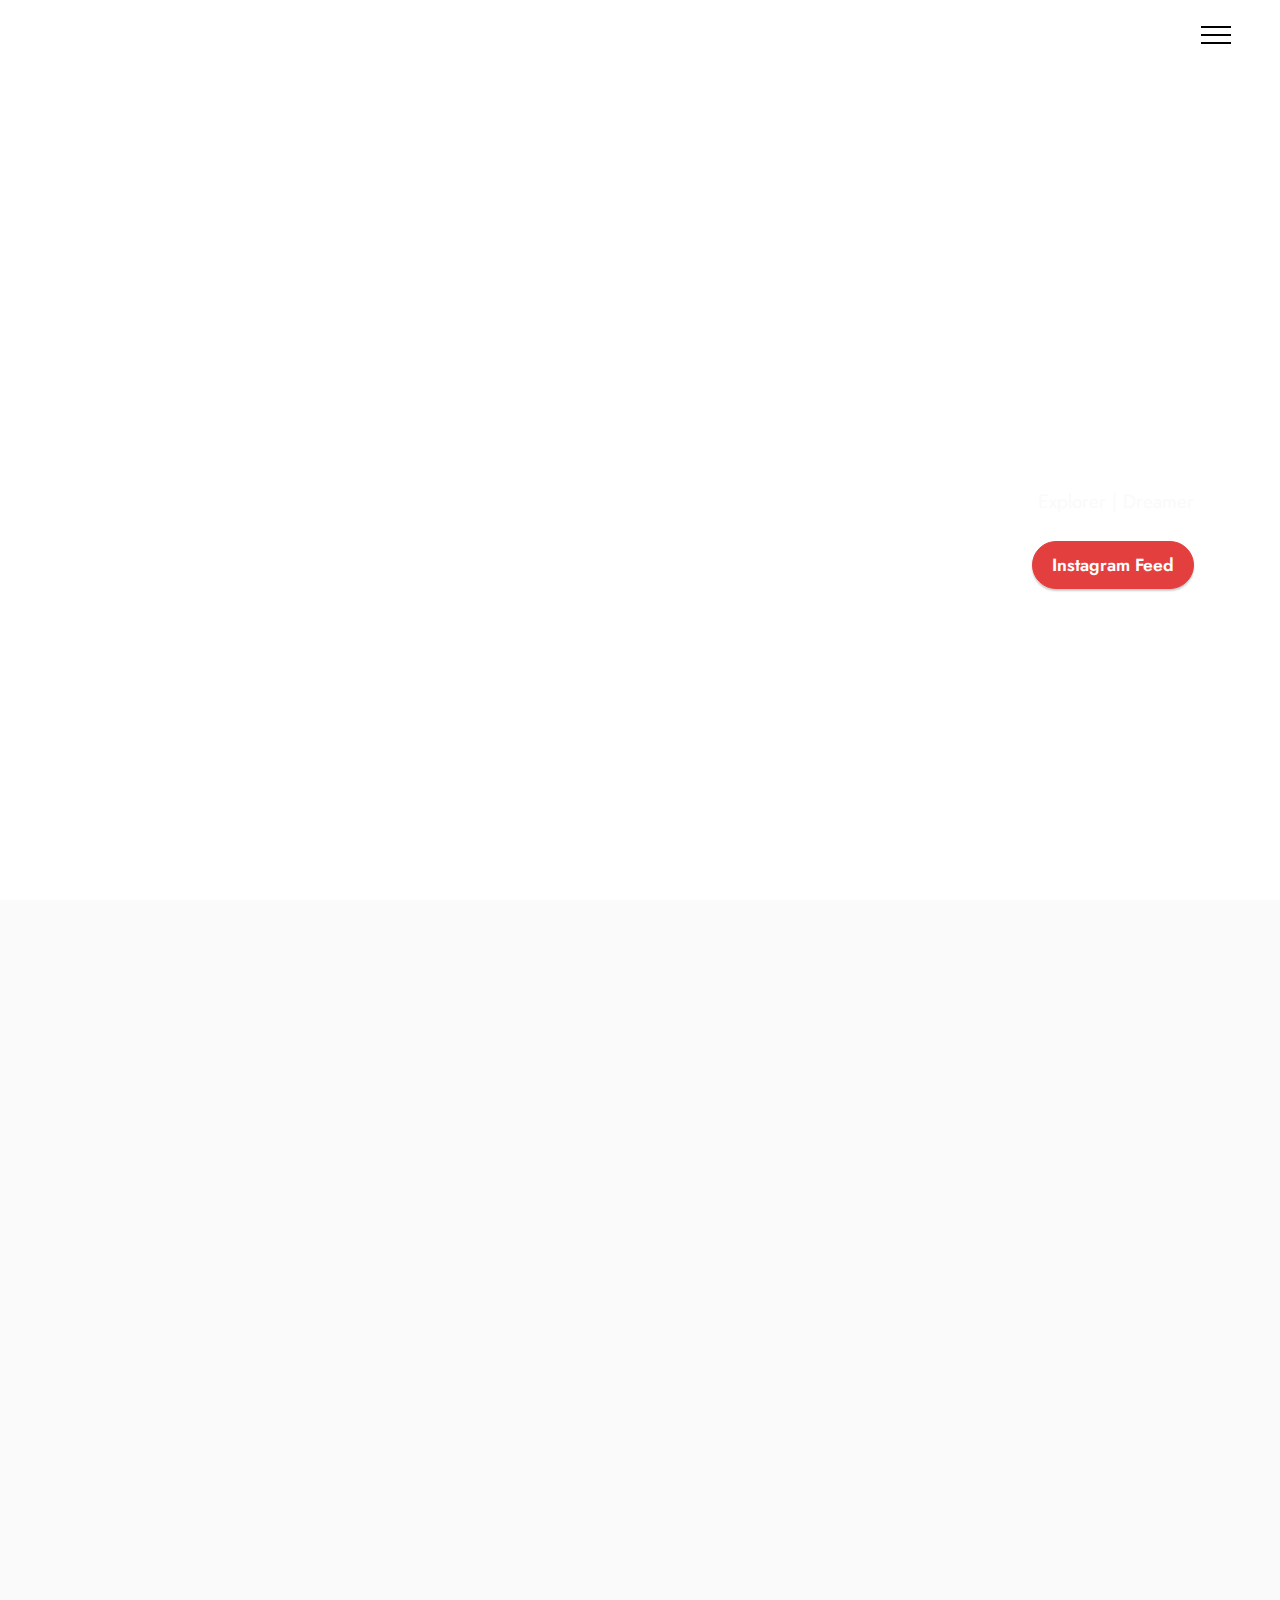
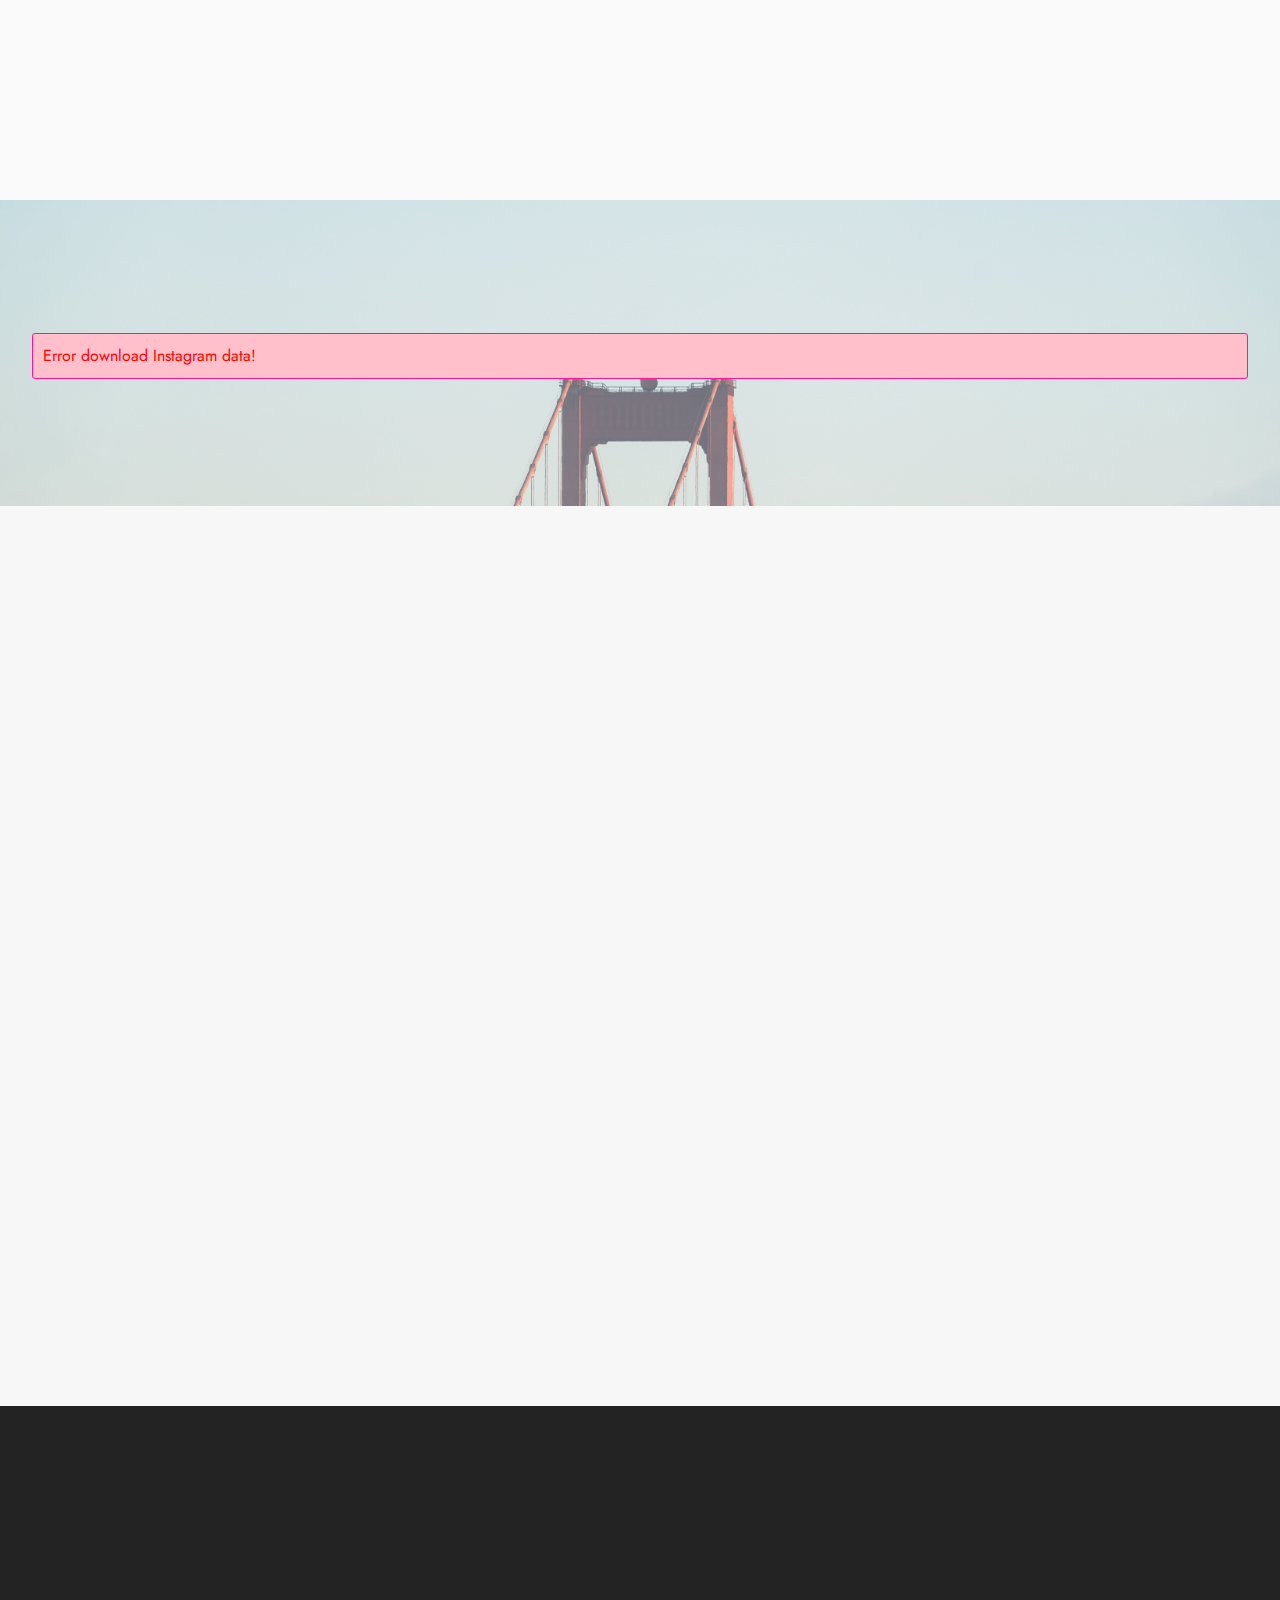
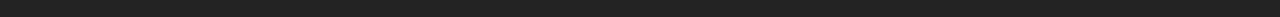
==== commit 3bb44199: "Added photos in carousel" ====
--- a/index.html
+++ b/index.html
@@ -49,9 +49,9 @@
                 </div>
             </button>
             <div class="collapse navbar-collapse" id="navbarSupportedContent">
-                <ul class="navbar-nav nav-dropdown nav-right navbar-nav-top-padding" data-app-modern-menu="true"><li class="nav-item"><a class="nav-link link text-black text-primary display-4" href="index.html#slider1-8">Services</a></li><li class="nav-item"><a class="nav-link link text-black text-primary display-4" href="index.html#instagram-feed-block-b">Instagram Feed</a></li>
-                    
-                    <li class="nav-item"><a class="nav-link link text-black text-primary display-4" href="index.html#form4-9">Contact</a>
+                <ul class="navbar-nav nav-dropdown nav-right navbar-nav-top-padding" data-app-modern-menu="true"><li class="nav-item"><a class="nav-link link text-secondary display-4" href="index.html#slider1-8">Photo Gallery</a></li><li class="nav-item"><a class="nav-link link text-secondary display-4" href="index.html#slider1-8">Services</a></li><li class="nav-item"><a class="nav-link link text-secondary display-4" href="index.html#slider1-8">Blog</a></li><li class="nav-item"><a class="nav-link link text-secondary display-4" href="index.html#instagram-feed-block-b">Instagram Feed</a></li>
+                    
+                    <li class="nav-item"><a class="nav-link link text-secondary display-4" href="index.html#form4-9">Contact</a>
                     </li></ul>
                 <div class="icons-menu">
                     <a class="iconfont-wrapper" href="https://www.instagram.com/geek.with.a.camera" target="_blank">
@@ -69,7 +69,7 @@
     </nav>
 </section>
 
-<section class="engine"><a href="https://mobirise.info/k">develop free website</a></section><section class="header7 cid-s8jWzjwvdj mbr-fullscreen mbr-parallax-background" id="header7-3">
+<section class="engine"><a href="https://mobirise.info/j">website templates</a></section><section class="header7 cid-s8jWzjwvdj mbr-fullscreen" data-bg-video="https://www.youtube.com/watch?v=YhUPi6-MQNE" id="header7-3">
 
     
 
@@ -90,56 +90,56 @@
 
 <section class="slider1 cid-s8k0UfWaFJ mbr-fullscreen" id="slider1-8">
     
-    <div class="carousel slide carousel-fade" id="s8najkGhlN" data-ride="carousel" data-interval="3000">
+    <div class="carousel slide" id="s8v8Z2dWK1" data-ride="carousel" data-interval="5000">
         <ol class="carousel-indicators">
-            <li data-slide-to="0" class="active" data-target="#s8najkGhlN"></li>
-            <li data-slide-to="1" data-target="#s8najkGhlN"></li>
-            <li data-slide-to="2" data-target="#s8najkGhlN"></li>
+            <li data-slide-to="0" class="active" data-target="#s8v8Z2dWK1"></li><li data-slide-to="1" class="active" data-target="#s8v8Z2dWK1"></li><li data-slide-to="2" class="active" data-target="#s8v8Z2dWK1"></li>
+            
+            
         </ol>
         <div class="carousel-inner">
+            
+            
             <div class="carousel-item slider-image item active">
                 <div class="item-wrapper">
-                    <img class="d-block w-100" src="assets/images/background3.jpg">
+                    <img class="d-block w-100" src="assets/images/15256697857-0bd6ef6882-o.jpg" data-slide-to="1">
+                    
+                    <div class="carousel-caption">
+                        <h5 class="mbr-section-subtitle mbr-fonts-style display-5"><strong>A Cold Morning in Paris</strong></h5>
+                        
+                    </div>
+                </div>
+            </div><div class="carousel-item slider-image item">
+                <div class="item-wrapper">
+                    <img class="d-block w-100" src="assets/images/7055798153-f064a1f6af-o.jpg" data-slide-to="2">
                     
                     <div class="carousel-caption">
                         <h5 class="mbr-section-subtitle mbr-fonts-style display-5"><strong>Coming Soon.</strong></h5>
-                        <p class="mbr-section-text mbr-fonts-style display-7">Stay tuned!</p>
-                    </div>
-                </div>
-            </div>
-            <div class="carousel-item slider-image item">
+                        
+                    </div>
+                </div>
+            </div><div class="carousel-item slider-image item">
                 <div class="item-wrapper">
-                    <img class="d-block w-100" src="assets/images/background5.jpg">
+                    <img class="d-block w-100" src="assets/images/27500918276-8d3b8251bb-o.jpeg" data-slide-to="2">
                     
                     <div class="carousel-caption">
                         <h5 class="mbr-section-subtitle mbr-fonts-style display-5"><strong>Coming Soon.</strong></h5>
-                        <p class="mbr-section-text mbr-fonts-style display-7">Stay tuned!</p>
-                    </div>
-                </div>
-            </div>
-            <div class="carousel-item slider-image item">
-                <div class="item-wrapper">
-                    <img class="d-block w-100" src="assets/images/background8.jpg">
-                    
-                    <div class="carousel-caption">
-                        <h5 class="mbr-section-subtitle mbr-fonts-style display-5"><strong>Coming Soon.</strong></h5>
-                        <p class="mbr-section-text mbr-fonts-style display-7">Stay tuned!</p>
-                    </div>
-                </div>
-            </div>
-        </div>
-        <a class="carousel-control carousel-control-prev" role="button" data-slide="prev" href="#s8najkGhlN">
+                        
+                    </div>
+                </div>
+            </div>
+        </div>
+        <a class="carousel-control carousel-control-prev" role="button" data-slide="prev" href="#s8v8Z2dWK1">
             <span class="mobi-mbri mobi-mbri-arrow-prev" aria-hidden="true"></span>
             <span class="sr-only">Previous</span>
         </a>
-        <a class="carousel-control carousel-control-next" role="button" data-slide="next" href="#s8najkGhlN">
+        <a class="carousel-control carousel-control-next" role="button" data-slide="next" href="#s8v8Z2dWK1">
             <span class="mobi-mbri mobi-mbri-arrow-next" aria-hidden="true"></span>
             <span class="sr-only">Next</span>
         </a>
     </div>
 </section>
 
-<section class="mbr-instagram-feed" id="instagram-feed-block-b" data-per-row-grid="4" data-rows="2" data-per-row-slider="" data-spacing="5" data-full-width="true" data-account="geek.with.a.camera" data-rv-view="15" style="background-image: url(assets/images/instagram-background.jpg); padding-top: 40px; padding-bottom: 40px;">
+<section class="mbr-instagram-feed" id="instagram-feed-block-b" data-per-row-grid="4" data-rows="2" data-per-row-slider="" data-spacing="5" data-full-width="true" data-account="geek.with.a.camera" data-rv-view="7" style="background-image: url(assets/images/instagram-background.jpg); padding-top: 40px; padding-bottom: 40px;">
     <div class="mbr-overlay" style="opacity: 0.4; background-color: rgb(239, 239, 239);">
     </div>
     <div class="container container_toggle">
@@ -164,10 +164,10 @@
     <div class="container-fluid">
         <div class="row content-wrapper justify-content-center">
             <div class="col-lg-3 offset-lg-1 mbr-form" data-form-type="formoid">
-                <form action="https://mobirise.eu/" method="POST" class="mbr-form form-with-styler" data-form-title="Form Name"><input type="hidden" name="email" data-form-email="true" value="yjOALt8JFr3Ni0QHLy9LbSQoe0IRb0Pd/j84Cba4foN4el4k+9J1sPM02r3SVAaZR6OHgdghEXPgEfxd2Fz5GQcESNeYFDf83RRG5bMcvcUiHger0OZFxReiQyE88/ZM">
+                <form action="https://mobirise.eu/" method="POST" class="mbr-form form-with-styler" data-form-title="Form Name"><input type="hidden" name="email" data-form-email="true" value="AXD/2uZ9G65jDM2b+PCdTSzZ4xK+SWoOiNUrIlZ9NpXnY795RzXY0aHffdWaDWcYvSsVuP5994LYR9lO05xS5BFezhyRKilkpHLrFFa0QIxopmn7aUC4v+pTZz8lBEPj">
                     <div class="">
-                        <div hidden="hidden" data-form-alert="" class="alert alert-success col-12">Thanks for filling
-                            out the form!</div>
+                        <div hidden="hidden" data-form-alert="" class="alert alert-success col-12">Thanks for filling out the form!
+Will get in touch soon.</div>
                         <div hidden="hidden" data-form-alert-danger="" class="alert alert-danger col-12">Oops...! some
                             problem!</div>
                     </div>
@@ -195,8 +195,65 @@
             </div>
             <div class="col-lg-7 offset-lg-1 col-12">
                 <div class="image-wrapper">
-                    <img class="w-100" src="assets/images/mbr.png" alt="Mobirise">
-                </div>
+                    <img class="w-100" src="assets/images/mbr-3.png" alt="Contact Us">
+                </div>
+            </div>
+        </div>
+    </div>
+</section>
+
+<section class="social1 cid-s8uhPSZeIF" id="share1-g">
+    
+    
+    
+
+    <div class="container">
+        <div class="media-container-row">
+            <div class="col-12">
+                <h3 class="mbr-section-title mb-3 align-center mbr-fonts-style display-5">
+                    <strong>Share this Page!</strong>
+                </h3>
+                <div>
+                    <div class="mbr-social-likes align-center">
+                        <span class="btn btn-social socicon-bg-facebook facebook m-2" title="Share link on Facebook">
+                            <i class="socicon socicon-facebook"></i>
+                        </span>
+                        <span class="btn btn-social twitter socicon-bg-twitter m-2" title="Share link on Twitter">
+                            <i class="socicon socicon-twitter"></i>
+                        </span>
+                        <span class="btn btn-social vkontakte socicon-bg-vkontakte m-2" title="Share link on VKontakte">
+                            <i class="socicon socicon-vkontakte"></i>
+                        </span>
+                        <span class="btn btn-social odnoklassniki socicon-bg-odnoklassniki m-2" title="Share link on Odnoklassniki">
+                            <i class="socicon socicon-odnoklassniki"></i>
+                        </span>
+                        <span class="btn btn-social pinterest socicon-bg-pinterest m-2" title="Share link on Pinterest">
+                            <i class="socicon socicon-pinterest"></i>
+                        </span>
+                        <span class="btn btn-social mailru socicon-bg-mail m-2" title="Share link on Mailru">
+                            <i class="socicon socicon-mail"></i>
+                        </span>
+                    </div>
+                </div>
+            </div>
+        </div>
+    </div>
+</section>
+
+<section class="footer3 cid-s8uhp8HLD4" once="footers" id="footer3-f">
+
+    
+
+    
+
+    <div class="container">
+        <div class="media-container-row align-center mbr-white">
+            
+            
+            <div class="row row-copirayt">
+                <p class="mbr-text mb-0 mbr-fonts-style mbr-white align-center display-7">
+                    © Copyright 2020 Geek With A Camera. All Rights Reserved.
+                </p>
             </div>
         </div>
     </div>
@@ -215,7 +272,9 @@
   <script src="assets/dropdown/js/navbar-dropdown.js"></script>
   <script src="assets/touchswipe/jquery.touch-swipe.min.js"></script>
   <script src="assets/viewportchecker/jquery.viewportchecker.js"></script>
-  <script src="assets/parallax/jarallax.min.js"></script>
+  <script src="assets/ytplayer/jquery.mb.ytplayer.min.js"></script>
+  <script src="assets/vimeoplayer/jquery.mb.vimeo_player.js"></script>
+  <script src="assets/sociallikes/social-likes.js"></script>
   <script src="assets/instagram-feed/index.js"></script>
   <script src="assets/slick/slick.min.js"></script>
   <script src="assets/theme/js/script.js"></script>
--- a/assets/mobirise/css/mbr-additional.css
+++ b/assets/mobirise/css/mbr-additional.css
@@ -9,11 +9,11 @@
 }
 .display-1 {
   font-family: 'Jost', sans-serif;
-  font-size: 4.6rem;
+  font-size: 4.8rem;
   line-height: 1.1;
 }
 .display-1 > .mbr-iconfont {
-  font-size: 5.75rem;
+  font-size: 6rem;
 }
 .display-2 {
   font-family: 'Jost', sans-serif;
@@ -54,14 +54,14 @@
 /* 0.65 - min scale variable, may vary */
 @media (max-width: 992px) {
   .display-1 {
-    font-size: 3.68rem;
+    font-size: 3.84rem;
   }
 }
 @media (max-width: 768px) {
   .display-1 {
-    font-size: 3.22rem;
-    font-size: calc( 2.26rem + (4.6 - 2.26) * ((100vw - 20rem) / (48 - 20)));
-    line-height: calc( 1.1 * (2.26rem + (4.6 - 2.26) * ((100vw - 20rem) / (48 - 20))));
+    font-size: 3.36rem;
+    font-size: calc( 2.33rem + (4.8 - 2.33) * ((100vw - 20rem) / (48 - 20)));
+    line-height: calc( 1.1 * (2.33rem + (4.8 - 2.33) * ((100vw - 20rem) / (48 - 20))));
   }
   .display-2 {
     font-size: 2.4rem;
@@ -1101,10 +1101,13 @@
     left: -1rem;
   }
 }
-.cid-s8jWzjwvdj {
-  background-image: url("../../../assets/images/background10.jpg");
-}
 .cid-s8jWzjwvdj .mbr-section-title {
+  text-align: right;
+  color: #ffffff;
+}
+.cid-s8jWzjwvdj .mbr-text,
+.cid-s8jWzjwvdj .mbr-section-btn {
+  color: #fafafa;
   text-align: right;
 }
 .cid-s8k0UfWaFJ {
@@ -1217,6 +1220,9 @@
     display: none !important;
   }
 }
+.cid-s8k0UfWaFJ H5 {
+  text-align: left;
+}
 .cid-s8k132Chk1 {
   background-color: #f7f7f7;
 }
@@ -1253,3 +1259,487 @@
 .cid-s8k132Chk1 .justify-content-center {
   align-items: center;
 }
+.cid-s8uhPSZeIF {
+  padding-top: 0rem;
+  padding-bottom: 0rem;
+  background-color: #232323;
+}
+.cid-s8uhPSZeIF .socicon-bg-facebook {
+  background: #1778f2;
+  color: #ffffff;
+}
+.cid-s8uhPSZeIF .socicon-bg-facebook:hover {
+  background: #0b60cb;
+}
+.cid-s8uhPSZeIF .socicon-bg-twitter {
+  background: #1da1f2;
+  color: #ffffff;
+}
+.cid-s8uhPSZeIF .socicon-bg-twitter:hover {
+  background: #0c85d0;
+}
+.cid-s8uhPSZeIF .socicon-bg-vkontakte {
+  background: #4680C2;
+  color: #ffffff;
+}
+.cid-s8uhPSZeIF .socicon-bg-vkontakte:hover {
+  background: #3567a0;
+}
+.cid-s8uhPSZeIF .socicon-bg-odnoklassniki {
+  background: #ee8208;
+  color: #ffffff;
+}
+.cid-s8uhPSZeIF .socicon-bg-odnoklassniki:hover {
+  background: #bd6706;
+}
+.cid-s8uhPSZeIF .socicon-bg-pinterest {
+  background: #e60023;
+  color: #ffffff;
+}
+.cid-s8uhPSZeIF .socicon-bg-pinterest:hover {
+  background: #b3001b;
+}
+.cid-s8uhPSZeIF .socicon-bg-mail {
+  background: #005ff9;
+  color: #ffffff;
+}
+.cid-s8uhPSZeIF .socicon-bg-mail:hover {
+  background: #004cc6;
+}
+.cid-s8uhPSZeIF .btn-social {
+  font-size: 32px;
+  border-radius: 50%;
+  padding: 0;
+  width: 55px;
+  height: 55px;
+  line-height: 55px;
+  position: relative;
+  cursor: pointer;
+  transition: all 0.3s ease-in-out;
+  border: none !important;
+}
+.cid-s8uhPSZeIF .btn-social i {
+  top: 0;
+  line-height: 55px;
+  width: 55px;
+}
+.cid-s8uhPSZeIF [class^="socicon-"]:before,
+.cid-s8uhPSZeIF [class*=" socicon-"]:before {
+  line-height: 55px;
+}
+.cid-s8uhPSZeIF .mbr-section-title,
+.cid-s8uhPSZeIF .mbr-social-likes {
+  color: #ffffff;
+}
+.cid-s8uhp8HLD4 {
+  padding-top: 1rem;
+  padding-bottom: 2rem;
+  background-color: #232323;
+}
+.cid-s8uhp8HLD4 .row-links {
+  width: 100%;
+  justify-content: center;
+}
+.cid-s8uhp8HLD4 .social-row {
+  width: 100%;
+  justify-content: center;
+}
+.cid-s8uhp8HLD4 .media-container-row {
+  flex-direction: column;
+  justify-content: center;
+  align-items: center;
+}
+.cid-s8uhp8HLD4 .media-container-row .foot-menu {
+  list-style: none;
+  display: flex;
+  justify-content: center;
+  flex-wrap: wrap;
+  padding: 0;
+  margin-bottom: 0;
+}
+.cid-s8uhp8HLD4 .media-container-row .foot-menu li {
+  padding: 0 1rem 1rem 1rem;
+}
+.cid-s8uhp8HLD4 .media-container-row .foot-menu li p {
+  margin: 0;
+}
+.cid-s8uhp8HLD4 .media-container-row .social-list {
+  padding-left: 0;
+  margin-bottom: 0;
+  list-style: none;
+  display: flex;
+  flex-wrap: wrap;
+  justify-content: flex-end;
+}
+.cid-s8uhp8HLD4 .media-container-row .social-list .mbr-iconfont-social {
+  font-size: 1.5rem;
+  color: #ffffff;
+}
+.cid-s8uhp8HLD4 .media-container-row .social-list .soc-item {
+  margin: 0 .5rem;
+}
+.cid-s8uhp8HLD4 .media-container-row .social-list a {
+  margin: 0;
+  opacity: .5;
+  transition: .2s linear;
+}
+.cid-s8uhp8HLD4 .media-container-row .social-list a:hover {
+  opacity: 1;
+}
+@media (max-width: 767px) {
+  .cid-s8uhp8HLD4 .media-container-row .social-list {
+    -webkit-justify-content: center;
+    justify-content: center;
+  }
+}
+.cid-s8uhp8HLD4 .media-container-row .row-copirayt {
+  word-break: break-word;
+  width: 100%;
+}
+.cid-s8uhp8HLD4 .media-container-row .row-copirayt p {
+  width: 100%;
+}
+.cid-s8n5Tr57u4 {
+  z-index: 1000;
+  width: 100%;
+}
+.cid-s8n5Tr57u4 nav.navbar {
+  position: fixed;
+}
+.cid-s8n5Tr57u4 .dropdown-item:before {
+  font-family: Moririse2 !important;
+  content: '\e966';
+  display: inline-block;
+  width: 0;
+  position: absolute;
+  left: 1rem;
+  top: 0.5rem;
+  margin-right: 0.5rem;
+  line-height: 1;
+  font-size: inherit;
+  vertical-align: middle;
+  text-align: center;
+  overflow: hidden;
+  transform: scale(0, 1);
+  transition: all 0.25s ease-in-out;
+}
+.cid-s8n5Tr57u4 .dropdown-menu {
+  padding: 0;
+  border-radius: 4px;
+  box-shadow: 0 1px 3px 0 rgba(0, 0, 0, 0.1);
+}
+.cid-s8n5Tr57u4 .dropdown-item {
+  border-bottom: 1px solid #e6e6e6;
+}
+.cid-s8n5Tr57u4 .dropdown-item:hover,
+.cid-s8n5Tr57u4 .dropdown-item:focus {
+  background: #e43f3f !important;
+  color: white !important;
+}
+.cid-s8n5Tr57u4 .dropdown-item:first-child {
+  border-top-left-radius: 4px;
+  border-top-right-radius: 4px;
+}
+.cid-s8n5Tr57u4 .dropdown-item:last-child {
+  border-bottom: none;
+  border-bottom-left-radius: 4px;
+  border-bottom-right-radius: 4px;
+}
+.cid-s8n5Tr57u4 .nav-dropdown .link {
+  padding: 0 0.3em !important;
+  margin: .667em 1em !important;
+}
+.cid-s8n5Tr57u4 .nav-dropdown .link.dropdown-toggle::after {
+  margin-left: 0.5rem;
+  margin-top: 0.2rem;
+}
+.cid-s8n5Tr57u4 .nav-link {
+  position: relative;
+}
+.cid-s8n5Tr57u4 .container {
+  display: flex;
+  margin: auto;
+}
+.cid-s8n5Tr57u4 .iconfont-wrapper {
+  color: #000000 !important;
+  font-size: 1.5rem;
+  padding-right: .5rem;
+}
+.cid-s8n5Tr57u4 .dropdown-menu,
+.cid-s8n5Tr57u4 .navbar.opened {
+  background: #ffffff !important;
+}
+.cid-s8n5Tr57u4 .nav-item:focus,
+.cid-s8n5Tr57u4 .nav-link:focus {
+  outline: none;
+}
+.cid-s8n5Tr57u4 .dropdown .dropdown-menu .dropdown-item {
+  width: auto;
+  transition: all 0.25s ease-in-out;
+}
+.cid-s8n5Tr57u4 .dropdown .dropdown-menu .dropdown-item::after {
+  right: 0.5rem;
+}
+.cid-s8n5Tr57u4 .dropdown .dropdown-menu .dropdown-item .mbr-iconfont {
+  margin-right: .5rem;
+  vertical-align: sub;
+}
+.cid-s8n5Tr57u4 .dropdown .dropdown-menu .dropdown-item .mbr-iconfont:before {
+  display: inline-block;
+  transform: scale(1, 1);
+  transition: all 0.25s ease-in-out;
+}
+.cid-s8n5Tr57u4 .collapsed .dropdown-menu .dropdown-item:before {
+  display: none;
+}
+.cid-s8n5Tr57u4 .collapsed .dropdown .dropdown-menu .dropdown-item {
+  padding: 0.235em 1.5em 0.235em 1.5em !important;
+  transition: none;
+  margin: 0 !important;
+}
+.cid-s8n5Tr57u4 .navbar {
+  min-height: 70px;
+  transition: all .3s;
+  border-bottom: 1px solid transparent;
+  background: rgba(255, 255, 255, 0.2);
+}
+.cid-s8n5Tr57u4 .navbar.opened {
+  transition: all .3s;
+}
+.cid-s8n5Tr57u4 .navbar .dropdown-item {
+  padding: .5rem 1.8rem;
+}
+.cid-s8n5Tr57u4 .navbar .navbar-logo img {
+  width: auto;
+}
+.cid-s8n5Tr57u4 .navbar .navbar-collapse {
+  justify-content: flex-end;
+  z-index: 1;
+}
+.cid-s8n5Tr57u4 .navbar.collapsed {
+  justify-content: center;
+}
+.cid-s8n5Tr57u4 .navbar.collapsed .nav-item .nav-link::before {
+  display: none;
+}
+.cid-s8n5Tr57u4 .navbar.collapsed.opened .dropdown-menu {
+  top: 0;
+}
+.cid-s8n5Tr57u4 .navbar.collapsed .dropdown-menu .dropdown-submenu {
+  left: 0 !important;
+}
+.cid-s8n5Tr57u4 .navbar.collapsed .dropdown-menu .dropdown-item:after {
+  right: auto;
+}
+.cid-s8n5Tr57u4 .navbar.collapsed .dropdown-menu .dropdown-toggle[data-toggle="dropdown-submenu"]:after {
+  margin-left: 0.5rem;
+  margin-top: 0.2rem;
+  border-top: 0.35em solid;
+  border-right: 0.35em solid transparent;
+  border-left: 0.35em solid transparent;
+  border-bottom: 0;
+  top: 41%;
+}
+.cid-s8n5Tr57u4 .navbar.collapsed ul.navbar-nav li {
+  margin: auto;
+}
+.cid-s8n5Tr57u4 .navbar.collapsed .dropdown-menu .dropdown-item {
+  padding: .25rem 1.5rem;
+  text-align: center;
+}
+.cid-s8n5Tr57u4 .navbar.collapsed .icons-menu {
+  padding-left: 0;
+  padding-right: 0;
+  padding-top: .5rem;
+  padding-bottom: .5rem;
+}
+@media (max-width: 991px) {
+  .cid-s8n5Tr57u4 .navbar .nav-item .nav-link::before {
+    display: none;
+  }
+  .cid-s8n5Tr57u4 .navbar.opened .dropdown-menu {
+    top: 0;
+  }
+  .cid-s8n5Tr57u4 .navbar .dropdown-menu .dropdown-submenu {
+    left: 0 !important;
+  }
+  .cid-s8n5Tr57u4 .navbar .dropdown-menu .dropdown-item:after {
+    right: auto;
+  }
+  .cid-s8n5Tr57u4 .navbar .dropdown-menu .dropdown-toggle[data-toggle="dropdown-submenu"]:after {
+    margin-left: 0.5rem;
+    margin-top: 0.2rem;
+    border-top: 0.35em solid;
+    border-right: 0.35em solid transparent;
+    border-left: 0.35em solid transparent;
+    border-bottom: 0;
+    top: 40%;
+  }
+  .cid-s8n5Tr57u4 .navbar .navbar-logo img {
+    height: 3rem !important;
+  }
+  .cid-s8n5Tr57u4 .navbar ul.navbar-nav li {
+    margin: auto;
+  }
+  .cid-s8n5Tr57u4 .navbar .dropdown-menu .dropdown-item {
+    padding: .25rem 1.5rem !important;
+    text-align: center;
+  }
+  .cid-s8n5Tr57u4 .navbar .navbar-brand {
+    flex-shrink: initial;
+    flex-basis: auto;
+    word-break: break-word;
+    padding-right: 2rem;
+  }
+  .cid-s8n5Tr57u4 .navbar .navbar-toggler {
+    flex-basis: auto;
+  }
+  .cid-s8n5Tr57u4 .navbar .icons-menu {
+    padding-left: 0;
+    padding-top: .5rem;
+    padding-bottom: .5rem;
+  }
+}
+.cid-s8n5Tr57u4 .navbar.navbar-short {
+  min-height: 60px;
+}
+.cid-s8n5Tr57u4 .navbar.navbar-short .navbar-logo img {
+  height: 2.5rem !important;
+}
+.cid-s8n5Tr57u4 .navbar.navbar-short .navbar-brand {
+  min-height: 60px;
+  padding: 0;
+}
+.cid-s8n5Tr57u4 .navbar-brand {
+  min-height: 70px;
+  flex-shrink: 0;
+  align-items: center;
+  margin-right: 0;
+  padding: 0;
+  transition: all .3s;
+  word-break: break-word;
+  z-index: 1;
+}
+.cid-s8n5Tr57u4 .navbar-brand .navbar-caption {
+  line-height: inherit !important;
+}
+.cid-s8n5Tr57u4 .navbar-brand .navbar-logo a {
+  outline: none;
+}
+.cid-s8n5Tr57u4 .dropdown-item.active,
+.cid-s8n5Tr57u4 .dropdown-item:active {
+  background-color: transparent;
+}
+.cid-s8n5Tr57u4 .navbar-expand-lg .navbar-nav .nav-link {
+  padding: 0;
+}
+.cid-s8n5Tr57u4 .nav-dropdown .link.dropdown-toggle {
+  margin-right: 1.667em;
+}
+.cid-s8n5Tr57u4 .nav-dropdown .link.dropdown-toggle[aria-expanded="true"] {
+  margin-right: 0;
+  padding: 0.667em 1.667em;
+}
+.cid-s8n5Tr57u4 .navbar.navbar-expand-lg .dropdown .dropdown-menu {
+  background: #ffffff;
+}
+.cid-s8n5Tr57u4 .navbar.navbar-expand-lg .dropdown .dropdown-menu .dropdown-submenu {
+  margin: 0;
+  left: 100%;
+}
+.cid-s8n5Tr57u4 .navbar .dropdown.open > .dropdown-menu {
+  display: block;
+}
+.cid-s8n5Tr57u4 ul.navbar-nav {
+  flex-wrap: wrap;
+}
+.cid-s8n5Tr57u4 .navbar-buttons {
+  text-align: center;
+  min-width: 170px;
+}
+.cid-s8n5Tr57u4 button.navbar-toggler {
+  outline: none;
+  width: 31px;
+  height: 20px;
+  cursor: pointer;
+  transition: all .2s;
+  position: relative;
+  align-self: center;
+}
+.cid-s8n5Tr57u4 button.navbar-toggler .hamburger span {
+  position: absolute;
+  right: 0;
+  width: 30px;
+  height: 2px;
+  border-right: 5px;
+  background-color: #000000;
+}
+.cid-s8n5Tr57u4 button.navbar-toggler .hamburger span:nth-child(1) {
+  top: 0;
+  transition: all .2s;
+}
+.cid-s8n5Tr57u4 button.navbar-toggler .hamburger span:nth-child(2) {
+  top: 8px;
+  transition: all .15s;
+}
+.cid-s8n5Tr57u4 button.navbar-toggler .hamburger span:nth-child(3) {
+  top: 8px;
+  transition: all .15s;
+}
+.cid-s8n5Tr57u4 button.navbar-toggler .hamburger span:nth-child(4) {
+  top: 16px;
+  transition: all .2s;
+}
+.cid-s8n5Tr57u4 nav.opened .hamburger span:nth-child(1) {
+  top: 8px;
+  width: 0;
+  opacity: 0;
+  right: 50%;
+  transition: all .2s;
+}
+.cid-s8n5Tr57u4 nav.opened .hamburger span:nth-child(2) {
+  transform: rotate(45deg);
+  transition: all .25s;
+}
+.cid-s8n5Tr57u4 nav.opened .hamburger span:nth-child(3) {
+  transform: rotate(-45deg);
+  transition: all .25s;
+}
+.cid-s8n5Tr57u4 nav.opened .hamburger span:nth-child(4) {
+  top: 8px;
+  width: 0;
+  opacity: 0;
+  right: 50%;
+  transition: all .2s;
+}
+.cid-s8n5Tr57u4 .navbar-dropdown {
+  padding: 0 1rem;
+  position: fixed;
+}
+.cid-s8n5Tr57u4 a.nav-link {
+  display: flex;
+  align-items: center;
+  justify-content: center;
+}
+.cid-s8n5Tr57u4 .icons-menu {
+  flex-wrap: nowrap;
+  display: flex;
+  justify-content: center;
+  padding-left: 1rem;
+  padding-right: 1rem;
+  padding-top: 0.3rem;
+  text-align: center;
+}
+@media screen and (-ms-high-contrast: active), (-ms-high-contrast: none) {
+  .cid-s8n5Tr57u4 .navbar {
+    height: 70px;
+  }
+  .cid-s8n5Tr57u4 .navbar.opened {
+    height: auto;
+  }
+  .cid-s8n5Tr57u4 .nav-item .nav-link:hover::before {
+    width: 175%;
+    max-width: calc(100% + 2rem);
+    left: -1rem;
+  }
+}
--- a/assets/mobirise/css/mbr-additional.css
+++ b/assets/mobirise/css/mbr-additional.css
@@ -9,11 +9,11 @@
 }
 .display-1 {
   font-family: 'Jost', sans-serif;
-  font-size: 4.6rem;
+  font-size: 4.8rem;
   line-height: 1.1;
 }
 .display-1 > .mbr-iconfont {
-  font-size: 5.75rem;
+  font-size: 6rem;
 }
 .display-2 {
   font-family: 'Jost', sans-serif;
@@ -54,14 +54,14 @@
 /* 0.65 - min scale variable, may vary */
 @media (max-width: 992px) {
   .display-1 {
-    font-size: 3.68rem;
+    font-size: 3.84rem;
   }
 }
 @media (max-width: 768px) {
   .display-1 {
-    font-size: 3.22rem;
-    font-size: calc( 2.26rem + (4.6 - 2.26) * ((100vw - 20rem) / (48 - 20)));
-    line-height: calc( 1.1 * (2.26rem + (4.6 - 2.26) * ((100vw - 20rem) / (48 - 20))));
+    font-size: 3.36rem;
+    font-size: calc( 2.33rem + (4.8 - 2.33) * ((100vw - 20rem) / (48 - 20)));
+    line-height: calc( 1.1 * (2.33rem + (4.8 - 2.33) * ((100vw - 20rem) / (48 - 20))));
   }
   .display-2 {
     font-size: 2.4rem;
@@ -1101,10 +1101,13 @@
     left: -1rem;
   }
 }
-.cid-s8jWzjwvdj {
-  background-image: url("../../../assets/images/background10.jpg");
-}
 .cid-s8jWzjwvdj .mbr-section-title {
+  text-align: right;
+  color: #ffffff;
+}
+.cid-s8jWzjwvdj .mbr-text,
+.cid-s8jWzjwvdj .mbr-section-btn {
+  color: #fafafa;
   text-align: right;
 }
 .cid-s8k0UfWaFJ {
@@ -1217,6 +1220,9 @@
     display: none !important;
   }
 }
+.cid-s8k0UfWaFJ H5 {
+  text-align: left;
+}
 .cid-s8k132Chk1 {
   background-color: #f7f7f7;
 }
@@ -1253,3 +1259,487 @@
 .cid-s8k132Chk1 .justify-content-center {
   align-items: center;
 }
+.cid-s8uhPSZeIF {
+  padding-top: 0rem;
+  padding-bottom: 0rem;
+  background-color: #232323;
+}
+.cid-s8uhPSZeIF .socicon-bg-facebook {
+  background: #1778f2;
+  color: #ffffff;
+}
+.cid-s8uhPSZeIF .socicon-bg-facebook:hover {
+  background: #0b60cb;
+}
+.cid-s8uhPSZeIF .socicon-bg-twitter {
+  background: #1da1f2;
+  color: #ffffff;
+}
+.cid-s8uhPSZeIF .socicon-bg-twitter:hover {
+  background: #0c85d0;
+}
+.cid-s8uhPSZeIF .socicon-bg-vkontakte {
+  background: #4680C2;
+  color: #ffffff;
+}
+.cid-s8uhPSZeIF .socicon-bg-vkontakte:hover {
+  background: #3567a0;
+}
+.cid-s8uhPSZeIF .socicon-bg-odnoklassniki {
+  background: #ee8208;
+  color: #ffffff;
+}
+.cid-s8uhPSZeIF .socicon-bg-odnoklassniki:hover {
+  background: #bd6706;
+}
+.cid-s8uhPSZeIF .socicon-bg-pinterest {
+  background: #e60023;
+  color: #ffffff;
+}
+.cid-s8uhPSZeIF .socicon-bg-pinterest:hover {
+  background: #b3001b;
+}
+.cid-s8uhPSZeIF .socicon-bg-mail {
+  background: #005ff9;
+  color: #ffffff;
+}
+.cid-s8uhPSZeIF .socicon-bg-mail:hover {
+  background: #004cc6;
+}
+.cid-s8uhPSZeIF .btn-social {
+  font-size: 32px;
+  border-radius: 50%;
+  padding: 0;
+  width: 55px;
+  height: 55px;
+  line-height: 55px;
+  position: relative;
+  cursor: pointer;
+  transition: all 0.3s ease-in-out;
+  border: none !important;
+}
+.cid-s8uhPSZeIF .btn-social i {
+  top: 0;
+  line-height: 55px;
+  width: 55px;
+}
+.cid-s8uhPSZeIF [class^="socicon-"]:before,
+.cid-s8uhPSZeIF [class*=" socicon-"]:before {
+  line-height: 55px;
+}
+.cid-s8uhPSZeIF .mbr-section-title,
+.cid-s8uhPSZeIF .mbr-social-likes {
+  color: #ffffff;
+}
+.cid-s8uhp8HLD4 {
+  padding-top: 1rem;
+  padding-bottom: 2rem;
+  background-color: #232323;
+}
+.cid-s8uhp8HLD4 .row-links {
+  width: 100%;
+  justify-content: center;
+}
+.cid-s8uhp8HLD4 .social-row {
+  width: 100%;
+  justify-content: center;
+}
+.cid-s8uhp8HLD4 .media-container-row {
+  flex-direction: column;
+  justify-content: center;
+  align-items: center;
+}
+.cid-s8uhp8HLD4 .media-container-row .foot-menu {
+  list-style: none;
+  display: flex;
+  justify-content: center;
+  flex-wrap: wrap;
+  padding: 0;
+  margin-bottom: 0;
+}
+.cid-s8uhp8HLD4 .media-container-row .foot-menu li {
+  padding: 0 1rem 1rem 1rem;
+}
+.cid-s8uhp8HLD4 .media-container-row .foot-menu li p {
+  margin: 0;
+}
+.cid-s8uhp8HLD4 .media-container-row .social-list {
+  padding-left: 0;
+  margin-bottom: 0;
+  list-style: none;
+  display: flex;
+  flex-wrap: wrap;
+  justify-content: flex-end;
+}
+.cid-s8uhp8HLD4 .media-container-row .social-list .mbr-iconfont-social {
+  font-size: 1.5rem;
+  color: #ffffff;
+}
+.cid-s8uhp8HLD4 .media-container-row .social-list .soc-item {
+  margin: 0 .5rem;
+}
+.cid-s8uhp8HLD4 .media-container-row .social-list a {
+  margin: 0;
+  opacity: .5;
+  transition: .2s linear;
+}
+.cid-s8uhp8HLD4 .media-container-row .social-list a:hover {
+  opacity: 1;
+}
+@media (max-width: 767px) {
+  .cid-s8uhp8HLD4 .media-container-row .social-list {
+    -webkit-justify-content: center;
+    justify-content: center;
+  }
+}
+.cid-s8uhp8HLD4 .media-container-row .row-copirayt {
+  word-break: break-word;
+  width: 100%;
+}
+.cid-s8uhp8HLD4 .media-container-row .row-copirayt p {
+  width: 100%;
+}
+.cid-s8n5Tr57u4 {
+  z-index: 1000;
+  width: 100%;
+}
+.cid-s8n5Tr57u4 nav.navbar {
+  position: fixed;
+}
+.cid-s8n5Tr57u4 .dropdown-item:before {
+  font-family: Moririse2 !important;
+  content: '\e966';
+  display: inline-block;
+  width: 0;
+  position: absolute;
+  left: 1rem;
+  top: 0.5rem;
+  margin-right: 0.5rem;
+  line-height: 1;
+  font-size: inherit;
+  vertical-align: middle;
+  text-align: center;
+  overflow: hidden;
+  transform: scale(0, 1);
+  transition: all 0.25s ease-in-out;
+}
+.cid-s8n5Tr57u4 .dropdown-menu {
+  padding: 0;
+  border-radius: 4px;
+  box-shadow: 0 1px 3px 0 rgba(0, 0, 0, 0.1);
+}
+.cid-s8n5Tr57u4 .dropdown-item {
+  border-bottom: 1px solid #e6e6e6;
+}
+.cid-s8n5Tr57u4 .dropdown-item:hover,
+.cid-s8n5Tr57u4 .dropdown-item:focus {
+  background: #e43f3f !important;
+  color: white !important;
+}
+.cid-s8n5Tr57u4 .dropdown-item:first-child {
+  border-top-left-radius: 4px;
+  border-top-right-radius: 4px;
+}
+.cid-s8n5Tr57u4 .dropdown-item:last-child {
+  border-bottom: none;
+  border-bottom-left-radius: 4px;
+  border-bottom-right-radius: 4px;
+}
+.cid-s8n5Tr57u4 .nav-dropdown .link {
+  padding: 0 0.3em !important;
+  margin: .667em 1em !important;
+}
+.cid-s8n5Tr57u4 .nav-dropdown .link.dropdown-toggle::after {
+  margin-left: 0.5rem;
+  margin-top: 0.2rem;
+}
+.cid-s8n5Tr57u4 .nav-link {
+  position: relative;
+}
+.cid-s8n5Tr57u4 .container {
+  display: flex;
+  margin: auto;
+}
+.cid-s8n5Tr57u4 .iconfont-wrapper {
+  color: #000000 !important;
+  font-size: 1.5rem;
+  padding-right: .5rem;
+}
+.cid-s8n5Tr57u4 .dropdown-menu,
+.cid-s8n5Tr57u4 .navbar.opened {
+  background: #ffffff !important;
+}
+.cid-s8n5Tr57u4 .nav-item:focus,
+.cid-s8n5Tr57u4 .nav-link:focus {
+  outline: none;
+}
+.cid-s8n5Tr57u4 .dropdown .dropdown-menu .dropdown-item {
+  width: auto;
+  transition: all 0.25s ease-in-out;
+}
+.cid-s8n5Tr57u4 .dropdown .dropdown-menu .dropdown-item::after {
+  right: 0.5rem;
+}
+.cid-s8n5Tr57u4 .dropdown .dropdown-menu .dropdown-item .mbr-iconfont {
+  margin-right: .5rem;
+  vertical-align: sub;
+}
+.cid-s8n5Tr57u4 .dropdown .dropdown-menu .dropdown-item .mbr-iconfont:before {
+  display: inline-block;
+  transform: scale(1, 1);
+  transition: all 0.25s ease-in-out;
+}
+.cid-s8n5Tr57u4 .collapsed .dropdown-menu .dropdown-item:before {
+  display: none;
+}
+.cid-s8n5Tr57u4 .collapsed .dropdown .dropdown-menu .dropdown-item {
+  padding: 0.235em 1.5em 0.235em 1.5em !important;
+  transition: none;
+  margin: 0 !important;
+}
+.cid-s8n5Tr57u4 .navbar {
+  min-height: 70px;
+  transition: all .3s;
+  border-bottom: 1px solid transparent;
+  background: rgba(255, 255, 255, 0.2);
+}
+.cid-s8n5Tr57u4 .navbar.opened {
+  transition: all .3s;
+}
+.cid-s8n5Tr57u4 .navbar .dropdown-item {
+  padding: .5rem 1.8rem;
+}
+.cid-s8n5Tr57u4 .navbar .navbar-logo img {
+  width: auto;
+}
+.cid-s8n5Tr57u4 .navbar .navbar-collapse {
+  justify-content: flex-end;
+  z-index: 1;
+}
+.cid-s8n5Tr57u4 .navbar.collapsed {
+  justify-content: center;
+}
+.cid-s8n5Tr57u4 .navbar.collapsed .nav-item .nav-link::before {
+  display: none;
+}
+.cid-s8n5Tr57u4 .navbar.collapsed.opened .dropdown-menu {
+  top: 0;
+}
+.cid-s8n5Tr57u4 .navbar.collapsed .dropdown-menu .dropdown-submenu {
+  left: 0 !important;
+}
+.cid-s8n5Tr57u4 .navbar.collapsed .dropdown-menu .dropdown-item:after {
+  right: auto;
+}
+.cid-s8n5Tr57u4 .navbar.collapsed .dropdown-menu .dropdown-toggle[data-toggle="dropdown-submenu"]:after {
+  margin-left: 0.5rem;
+  margin-top: 0.2rem;
+  border-top: 0.35em solid;
+  border-right: 0.35em solid transparent;
+  border-left: 0.35em solid transparent;
+  border-bottom: 0;
+  top: 41%;
+}
+.cid-s8n5Tr57u4 .navbar.collapsed ul.navbar-nav li {
+  margin: auto;
+}
+.cid-s8n5Tr57u4 .navbar.collapsed .dropdown-menu .dropdown-item {
+  padding: .25rem 1.5rem;
+  text-align: center;
+}
+.cid-s8n5Tr57u4 .navbar.collapsed .icons-menu {
+  padding-left: 0;
+  padding-right: 0;
+  padding-top: .5rem;
+  padding-bottom: .5rem;
+}
+@media (max-width: 991px) {
+  .cid-s8n5Tr57u4 .navbar .nav-item .nav-link::before {
+    display: none;
+  }
+  .cid-s8n5Tr57u4 .navbar.opened .dropdown-menu {
+    top: 0;
+  }
+  .cid-s8n5Tr57u4 .navbar .dropdown-menu .dropdown-submenu {
+    left: 0 !important;
+  }
+  .cid-s8n5Tr57u4 .navbar .dropdown-menu .dropdown-item:after {
+    right: auto;
+  }
+  .cid-s8n5Tr57u4 .navbar .dropdown-menu .dropdown-toggle[data-toggle="dropdown-submenu"]:after {
+    margin-left: 0.5rem;
+    margin-top: 0.2rem;
+    border-top: 0.35em solid;
+    border-right: 0.35em solid transparent;
+    border-left: 0.35em solid transparent;
+    border-bottom: 0;
+    top: 40%;
+  }
+  .cid-s8n5Tr57u4 .navbar .navbar-logo img {
+    height: 3rem !important;
+  }
+  .cid-s8n5Tr57u4 .navbar ul.navbar-nav li {
+    margin: auto;
+  }
+  .cid-s8n5Tr57u4 .navbar .dropdown-menu .dropdown-item {
+    padding: .25rem 1.5rem !important;
+    text-align: center;
+  }
+  .cid-s8n5Tr57u4 .navbar .navbar-brand {
+    flex-shrink: initial;
+    flex-basis: auto;
+    word-break: break-word;
+    padding-right: 2rem;
+  }
+  .cid-s8n5Tr57u4 .navbar .navbar-toggler {
+    flex-basis: auto;
+  }
+  .cid-s8n5Tr57u4 .navbar .icons-menu {
+    padding-left: 0;
+    padding-top: .5rem;
+    padding-bottom: .5rem;
+  }
+}
+.cid-s8n5Tr57u4 .navbar.navbar-short {
+  min-height: 60px;
+}
+.cid-s8n5Tr57u4 .navbar.navbar-short .navbar-logo img {
+  height: 2.5rem !important;
+}
+.cid-s8n5Tr57u4 .navbar.navbar-short .navbar-brand {
+  min-height: 60px;
+  padding: 0;
+}
+.cid-s8n5Tr57u4 .navbar-brand {
+  min-height: 70px;
+  flex-shrink: 0;
+  align-items: center;
+  margin-right: 0;
+  padding: 0;
+  transition: all .3s;
+  word-break: break-word;
+  z-index: 1;
+}
+.cid-s8n5Tr57u4 .navbar-brand .navbar-caption {
+  line-height: inherit !important;
+}
+.cid-s8n5Tr57u4 .navbar-brand .navbar-logo a {
+  outline: none;
+}
+.cid-s8n5Tr57u4 .dropdown-item.active,
+.cid-s8n5Tr57u4 .dropdown-item:active {
+  background-color: transparent;
+}
+.cid-s8n5Tr57u4 .navbar-expand-lg .navbar-nav .nav-link {
+  padding: 0;
+}
+.cid-s8n5Tr57u4 .nav-dropdown .link.dropdown-toggle {
+  margin-right: 1.667em;
+}
+.cid-s8n5Tr57u4 .nav-dropdown .link.dropdown-toggle[aria-expanded="true"] {
+  margin-right: 0;
+  padding: 0.667em 1.667em;
+}
+.cid-s8n5Tr57u4 .navbar.navbar-expand-lg .dropdown .dropdown-menu {
+  background: #ffffff;
+}
+.cid-s8n5Tr57u4 .navbar.navbar-expand-lg .dropdown .dropdown-menu .dropdown-submenu {
+  margin: 0;
+  left: 100%;
+}
+.cid-s8n5Tr57u4 .navbar .dropdown.open > .dropdown-menu {
+  display: block;
+}
+.cid-s8n5Tr57u4 ul.navbar-nav {
+  flex-wrap: wrap;
+}
+.cid-s8n5Tr57u4 .navbar-buttons {
+  text-align: center;
+  min-width: 170px;
+}
+.cid-s8n5Tr57u4 button.navbar-toggler {
+  outline: none;
+  width: 31px;
+  height: 20px;
+  cursor: pointer;
+  transition: all .2s;
+  position: relative;
+  align-self: center;
+}
+.cid-s8n5Tr57u4 button.navbar-toggler .hamburger span {
+  position: absolute;
+  right: 0;
+  width: 30px;
+  height: 2px;
+  border-right: 5px;
+  background-color: #000000;
+}
+.cid-s8n5Tr57u4 button.navbar-toggler .hamburger span:nth-child(1) {
+  top: 0;
+  transition: all .2s;
+}
+.cid-s8n5Tr57u4 button.navbar-toggler .hamburger span:nth-child(2) {
+  top: 8px;
+  transition: all .15s;
+}
+.cid-s8n5Tr57u4 button.navbar-toggler .hamburger span:nth-child(3) {
+  top: 8px;
+  transition: all .15s;
+}
+.cid-s8n5Tr57u4 button.navbar-toggler .hamburger span:nth-child(4) {
+  top: 16px;
+  transition: all .2s;
+}
+.cid-s8n5Tr57u4 nav.opened .hamburger span:nth-child(1) {
+  top: 8px;
+  width: 0;
+  opacity: 0;
+  right: 50%;
+  transition: all .2s;
+}
+.cid-s8n5Tr57u4 nav.opened .hamburger span:nth-child(2) {
+  transform: rotate(45deg);
+  transition: all .25s;
+}
+.cid-s8n5Tr57u4 nav.opened .hamburger span:nth-child(3) {
+  transform: rotate(-45deg);
+  transition: all .25s;
+}
+.cid-s8n5Tr57u4 nav.opened .hamburger span:nth-child(4) {
+  top: 8px;
+  width: 0;
+  opacity: 0;
+  right: 50%;
+  transition: all .2s;
+}
+.cid-s8n5Tr57u4 .navbar-dropdown {
+  padding: 0 1rem;
+  position: fixed;
+}
+.cid-s8n5Tr57u4 a.nav-link {
+  display: flex;
+  align-items: center;
+  justify-content: center;
+}
+.cid-s8n5Tr57u4 .icons-menu {
+  flex-wrap: nowrap;
+  display: flex;
+  justify-content: center;
+  padding-left: 1rem;
+  padding-right: 1rem;
+  padding-top: 0.3rem;
+  text-align: center;
+}
+@media screen and (-ms-high-contrast: active), (-ms-high-contrast: none) {
+  .cid-s8n5Tr57u4 .navbar {
+    height: 70px;
+  }
+  .cid-s8n5Tr57u4 .navbar.opened {
+    height: auto;
+  }
+  .cid-s8n5Tr57u4 .nav-item .nav-link:hover::before {
+    width: 175%;
+    max-width: calc(100% + 2rem);
+    left: -1rem;
+  }
+}
